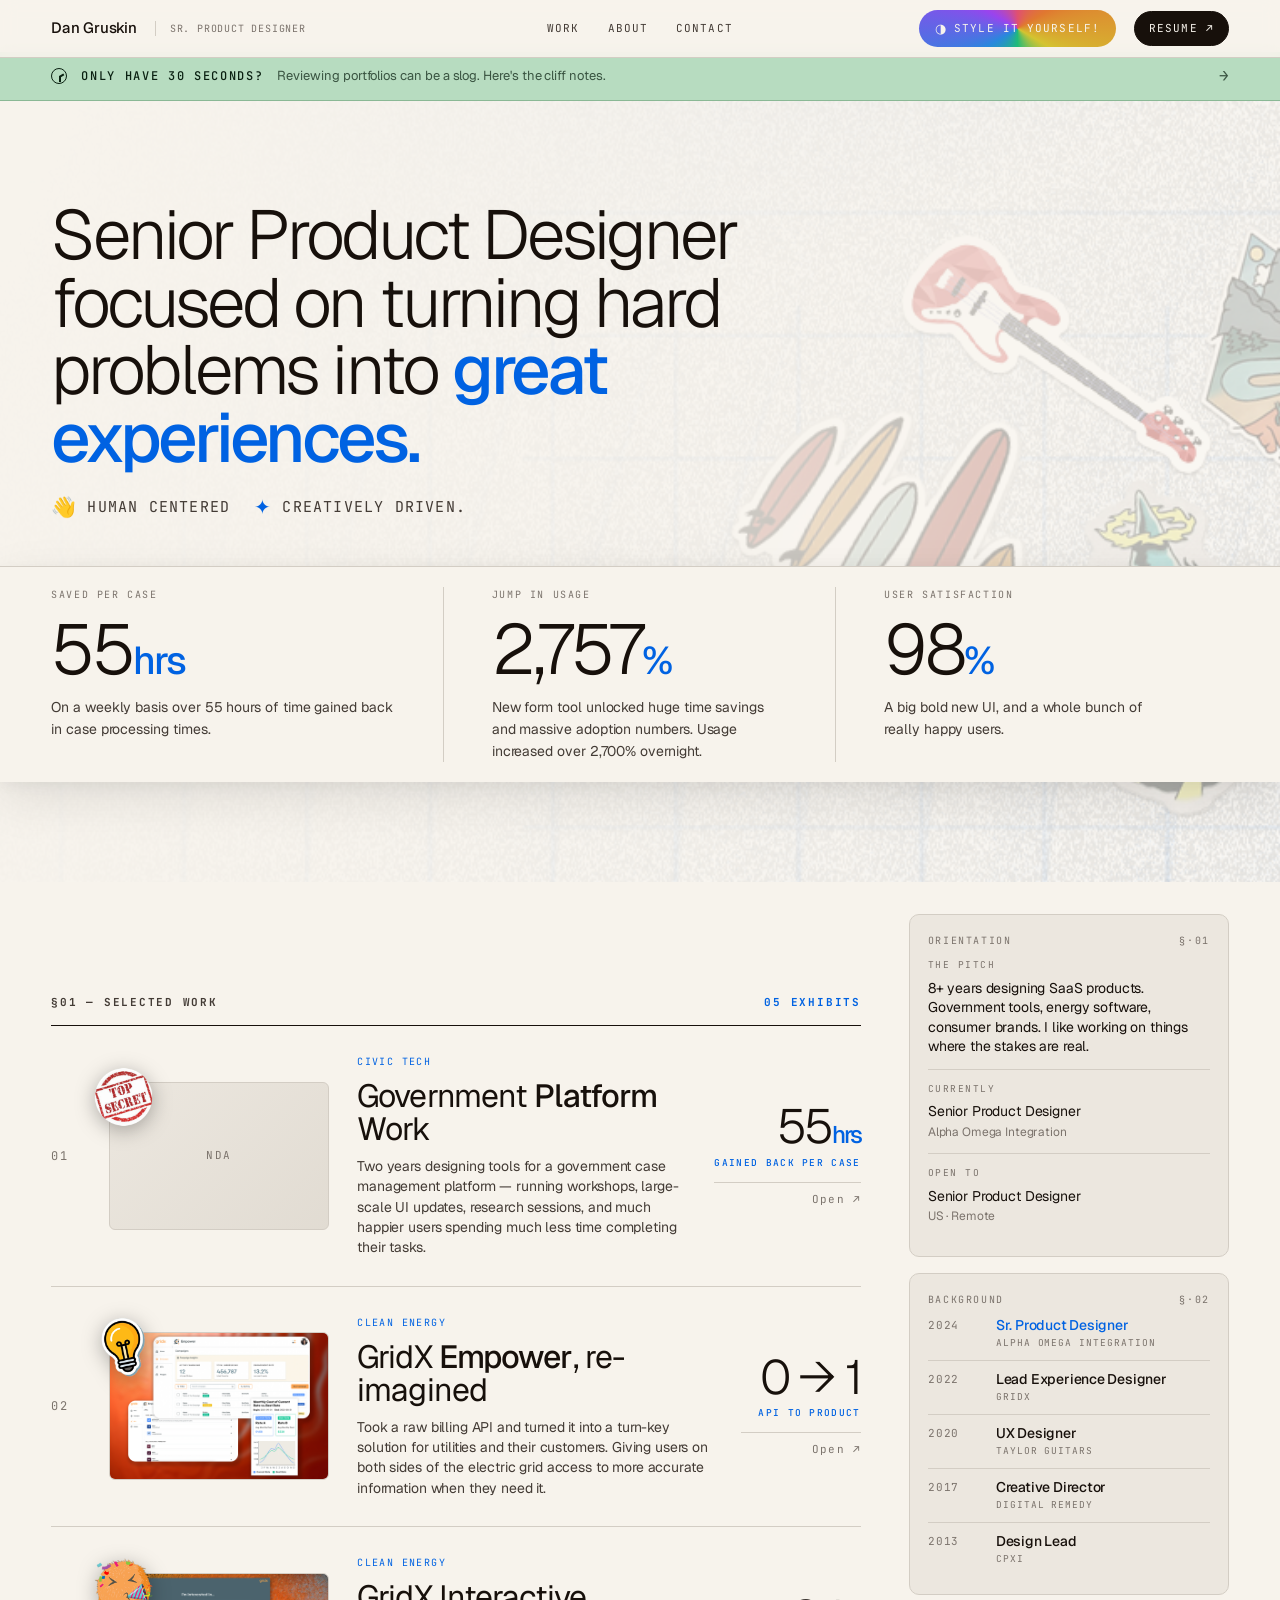
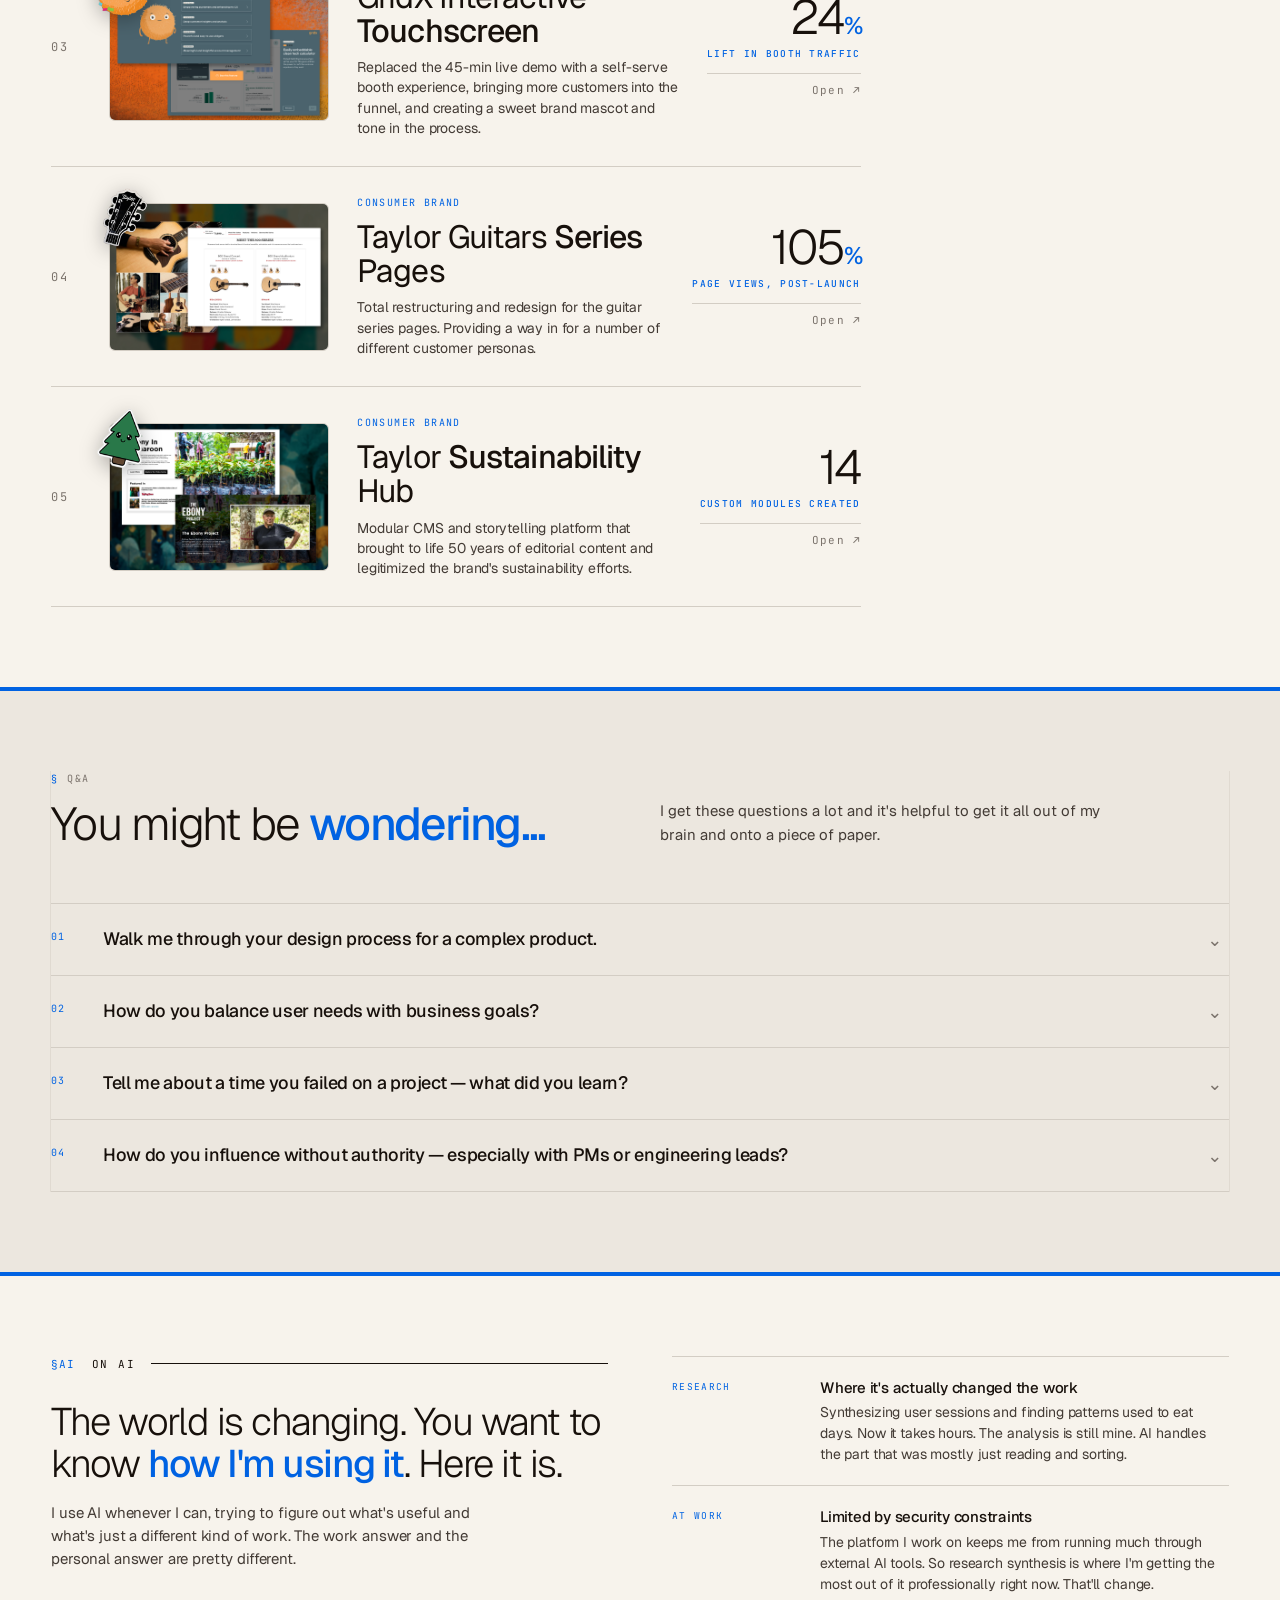
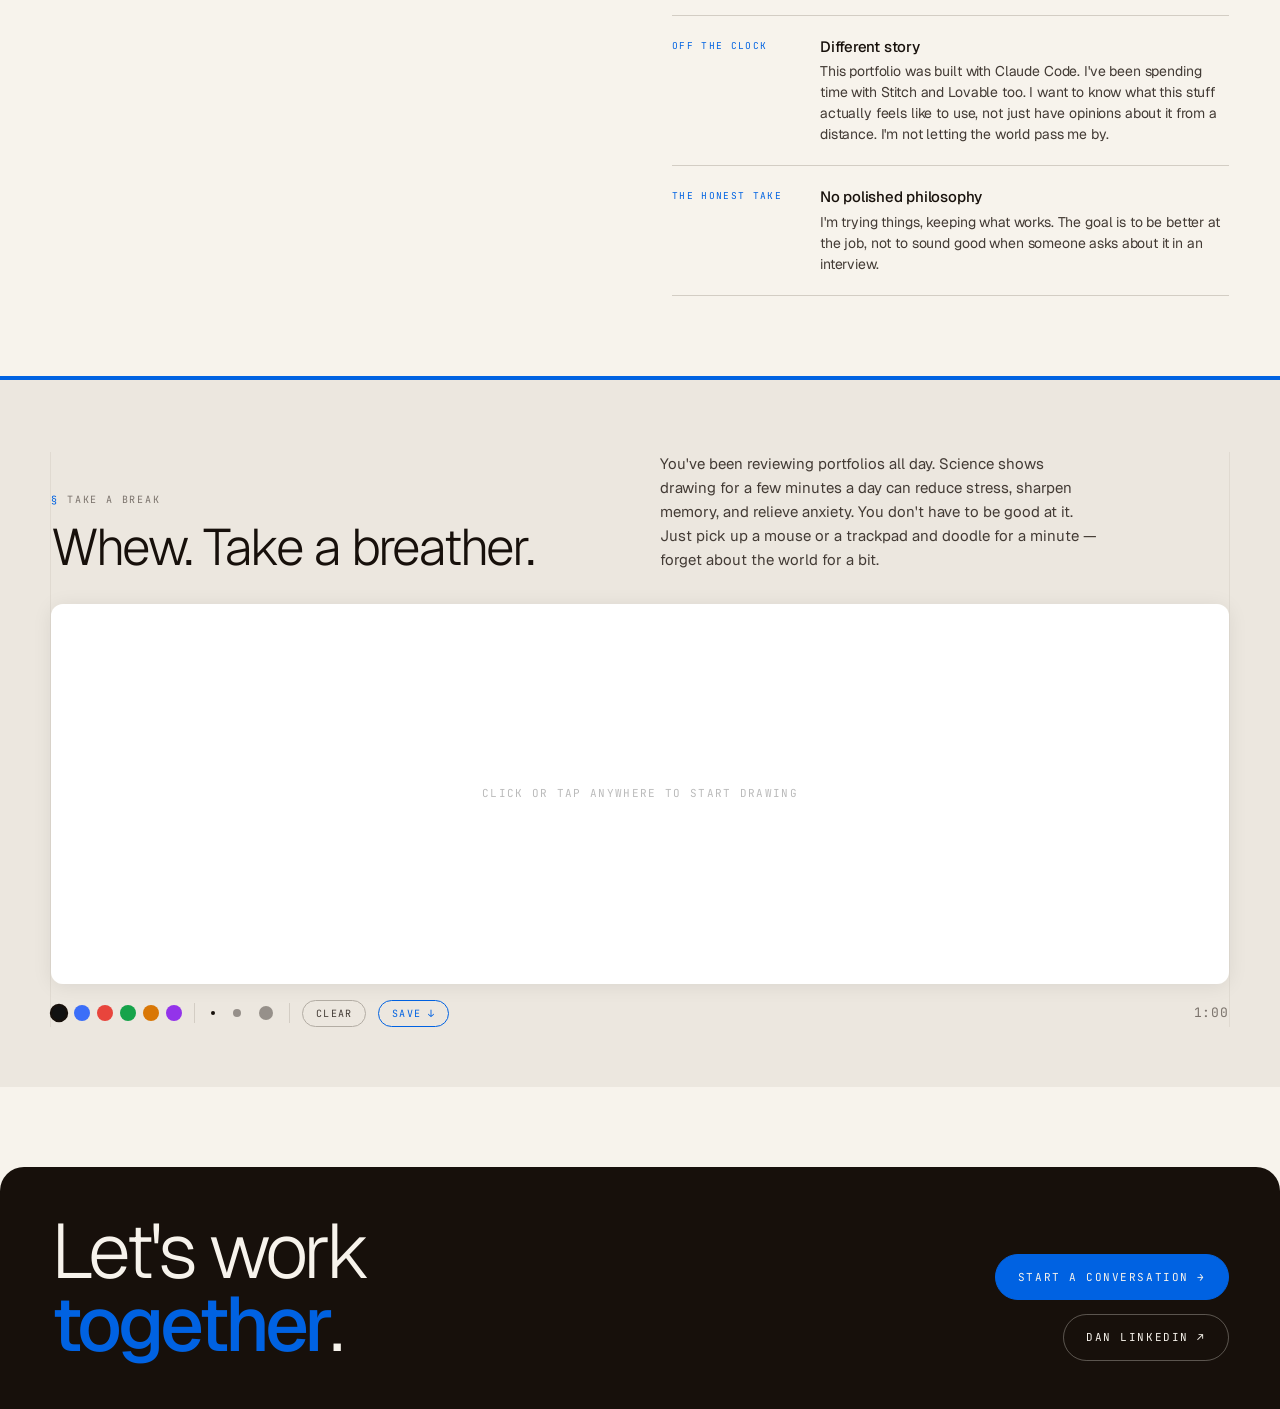
==== index.html @ d3b4b9db "Update homepage headline copy and highlight Co-Authored-By: Claude Sonnet 4.6 <noreply@anthropic.com" ====
<!DOCTYPE html>
<html lang="en">
<head>
  <meta charset="UTF-8" />
  <!-- Google tag (gtag.js) -->
  <script async src="https://www.googletagmanager.com/gtag/js?id=G-0SSHKT8LPF"></script>
  <script>
    window.dataLayer = window.dataLayer || [];
    function gtag(){dataLayer.push(arguments);}
    gtag('js', new Date());
    gtag('config', 'G-0SSHKT8LPF');
  </script>
  <meta name="viewport" content="width=device-width, initial-scale=1" />
  <link rel="icon" href="favicon.ico" sizes="any" />
  <title>Dan Gruskin — Index-First</title>
  <link rel="preconnect" href="https://fonts.googleapis.com">
  <link rel="preconnect" href="https://fonts.gstatic.com" crossorigin>
  <link href="https://fonts.googleapis.com/css2?family=Geist:wght@200;300;400;500;600;700&family=JetBrains+Mono:wght@400;500&family=Playfair+Display:wght@400;500;600&family=Space+Mono:wght@400;700&display=swap" rel="stylesheet">
  <link rel="stylesheet" href="styles.css" />
  <link rel="stylesheet" href="style-switcher.css" />
  <script src="style-switcher.js"></script>
  <script src="https://mcp.figma.com/mcp/html-to-design/capture.js" async></script>
  <link rel="stylesheet" href="styles-thirty.css" />
  <style>
    /* ============== Index-first ============== */
    /* The hero is small. The work is the page. */
    html, body { background: var(--paper); }
    body { padding-top: 52px; }

    .masthead { display: none; }

    /* Hero strip — compact secondary banner with the punchline */
    .hero-strip {
      position: relative;
      padding: 100px var(--pad) 100px;
      display: flex;
      flex-direction: column;
    }
    .hero-top {
      display: grid;
      grid-template-columns: 1fr auto;
      align-items: end;
      gap: 32px;
      padding-bottom: 48px;
      position: relative;
      z-index: 1;
    }
    .hero-strip::before {
      content: "";
      position: absolute;
      inset: 0;
      background-image: url('img/homepage/header-bg-stickers.png');
      background-size: cover;
      background-position: center center;
      opacity: 0.5;
      z-index: 0;
    }
    .hero-strip > * {
      position: relative;
      z-index: 1;
    }
    .hero-strip h1 {
      font-family: var(--sans);
      font-weight: 300;
      font-size: clamp(40px, 5.4vw, 84px);
      line-height: 0.98;
      letter-spacing: -0.045em;
      max-width: 16ch;
    }
    .hero-strip h1 em { font-style: normal; font-weight: 500; color: var(--mark); }
    .hero-strip .meta { display: flex; flex-direction: column; gap: 8px; text-align: right; font-family: var(--mono); font-size: 10px; letter-spacing: 0.14em; text-transform: uppercase; color: var(--ink-3); white-space: nowrap; }
    .hero-strip .meta strong { color: var(--ink); font-weight: 500; }

    .hero-left { display: flex; flex-direction: column; gap: 24px; }
    .hero-tags { display: flex; gap: 24px; flex-wrap: wrap; }
    .hero-tag {
      display: flex;
      align-items: center;
      gap: 10px;
      font-family: 'JetBrains Mono', ui-monospace, monospace;
      font-size: 15px;
      letter-spacing: 0.08em;
      text-transform: uppercase;
      color: var(--ink-2);
    }
    .hero-tag-icon {
      display: inline-block;
      font-size: 20px;
      color: var(--mark);
      line-height: 1;
    }
    .hero-tag-icon--wave  { animation: ht-wave 2.2s ease-in-out infinite; transform-origin: 70% 80%; }
    .hero-tag-icon--spin  { animation: ht-spin 6s linear infinite; }
    @keyframes ht-wave {
      0%, 100% { transform: rotate(0deg); }
      15%       { transform: rotate(18deg); }
      30%       { transform: rotate(-8deg); }
      45%       { transform: rotate(14deg); }
      60%       { transform: rotate(-4deg); }
      75%       { transform: rotate(8deg); }
    }
    @keyframes ht-spin {
      from { transform: rotate(0deg); }
      to   { transform: rotate(360deg); }
    }

    /* The main event — the ledger */
    .index-grid {
      padding: 32px var(--pad) 0;
      display: grid;
      grid-template-columns: 1fr 320px;
      gap: 48px;
      align-items: start;
    }

    .ledger {
      display: flex;
      flex-direction: column;
    }
    .ledger > h2 {
      font-family: var(--mono);
      font-size: 11px;
      letter-spacing: 0.16em;
      text-transform: uppercase;
      color: var(--ink-2);
      padding-bottom: 14px;
      margin-bottom: 0;
      border-bottom: 1px solid var(--ink);
      display: flex; justify-content: space-between;
    }
    .ledger > h2 .count { color: var(--mark); }

    .l-row {
      display: grid;
      grid-template-columns: 30px 220px 1fr auto;
      gap: 28px;
      align-items: center;
      padding: 28px 0;
      border-bottom: 1px solid var(--rule);
      transition: background .2s;
      cursor: pointer;
      position: relative;
    }
    .l-row::before {
      content: "";
      position: absolute;
      left: -16px; top: 0; bottom: 0;
      width: 3px;
      background: var(--mark);
      transform: scaleY(0);
      transform-origin: center;
      transition: transform .3s cubic-bezier(.22,1,.36,1);
    }
    /* Negative-margin hover only on pointer devices — touch briefly fires :hover
       on tap and the margin: 0 -12px causes a horizontal scroll flash on mobile. */
    @media (hover: hover) and (pointer: fine) {
      .l-row:hover { background: var(--paper-2); padding-left: 12px; padding-right: 12px; margin: 0 -12px; border-radius: 4px; }
      .l-row:hover::before { transform: scaleY(0.6); left: -4px; }
    }

    .l-num { font-family: var(--mono); font-size: 12px; letter-spacing: 0.12em; color: var(--ink-3); }
    .l-title { display: flex; flex-direction: column; gap: 10px; }
    .l-title .cat { font-family: var(--mono); font-size: 10px; letter-spacing: 0.14em; text-transform: uppercase; color: var(--mark); }
    .l-title .tt {
      font-family: var(--sans);
      font-weight: 400;
      font-size: 32px;
      line-height: 1.05;
      letter-spacing: -0.028em;
    }
    .l-title .tt em { font-style: normal; font-weight: 500; }
    .l-title .l-blurb {
      font-size: 14px;
      line-height: 1.45;
      color: var(--ink-2);
      letter-spacing: -0.01em;
      max-width: 64ch;
      margin: 0;
    }
    .l-metric { text-align: right; display: flex; flex-direction: column; align-items: flex-end; gap: 6px; min-width: 120px; }
    .l-metric .n { font-family: var(--sans); font-weight: 300; font-size: 48px; line-height: 0.95; letter-spacing: -0.045em; }
    .l-metric .n .u { font-size: 0.5em; color: var(--mark); font-weight: 500; }
    .l-metric .sub { font-family: var(--mono); font-size: 9.5px; letter-spacing: 0.14em; text-transform: uppercase; color: var(--mark); font-weight: 500; }
    .l-metric .l-arrow {
      font-family: var(--mono); font-size: 11px; letter-spacing: 0.1em; color: var(--ink-3);
      margin-top: 6px; padding-top: 8px;
      border-top: 1px solid var(--rule);
      width: 100%; text-align: right;
      transition: color .2s, border-color .2s;
    }
    @media (hover: hover) and (pointer: fine) {
      .l-row:hover .l-metric .l-arrow { color: var(--mark); border-color: var(--mark); }
    }

    /* Right rail — sticky about + signals */
    .rail {
      position: sticky;
      top: 28px;
      display: flex;
      flex-direction: column;
      gap: 16px;
    }
    .r-card {
      background: var(--paper-2);
      border: 1px solid var(--rule);
      border-radius: 10px;
      padding: 18px;
    }
    .r-card.dark { background: var(--ink); color: var(--paper); border-color: var(--ink); }
    .r-card .label {
      font-family: var(--mono); font-size: 10px; letter-spacing: 0.16em; text-transform: uppercase;
      color: var(--ink-3); margin-bottom: 10px;
      display: flex; justify-content: space-between;
    }
    .r-card.dark .label { color: oklch(0.78 0.005 60); }
    .r-card p { font-size: 14px; line-height: 1.45; letter-spacing: -0.01em; color: var(--ink-2); margin-bottom: 10px; }
    .r-card.dark p { color: var(--paper); opacity: 0.86; }
    .r-card p em { color: var(--ink); font-style: normal; font-weight: 500; }
    .r-card.dark p em { color: var(--mark); }

    /* Orientation card (pitch / currently / open to) */
    .r-orient { display: flex; flex-direction: column; }
    .r-orient .row {
      padding: 12px 0;
      border-top: 1px solid var(--rule);
    }
    .r-orient .row:first-child { border-top: 0; padding-top: 0; }
    .r-orient .k {
      font-family: var(--mono); font-size: 9.5px; letter-spacing: 0.16em; text-transform: uppercase;
      color: var(--ink-3); margin-bottom: 6px;
    }
    .r-orient .v {
      font-size: 14px; line-height: 1.4; letter-spacing: -0.01em; color: var(--ink);
    }
    .r-orient .v em { color: var(--mark); font-style: normal; font-weight: 500; }
    .r-orient .v .muted { color: var(--ink-3); font-size: 12px; }

    /* Mini timeline list */
    .r-time {
      display: flex; flex-direction: column; gap: 0;
    }
    .r-time .mk {
      display: grid;
      grid-template-columns: 56px 1fr;
      gap: 12px;
      padding: 10px 0;
      border-top: 1px solid var(--rule);
    }
    .r-time .mk:first-child { border-top: 0; padding-top: 0; }
    .r-time .y { font-family: var(--mono); font-size: 11px; letter-spacing: 0.08em; color: var(--ink-3); }
    .r-time .r { font-size: 14px; font-weight: 500; line-height: 1.2; letter-spacing: -0.015em; }
    .r-time .p { font-family: var(--mono); font-size: 9.5px; letter-spacing: 0.1em; text-transform: uppercase; color: var(--ink-3); margin-top: 2px; }

    /* Mini stats */
    .r-stats {
      display: grid; grid-template-columns: 1fr 1fr; gap: 10px;
    }
    .r-stats .cell {
      background: var(--paper);
      border: 1px solid var(--rule);
      border-radius: 6px;
      padding: 10px 12px;
    }
    .r-stats .cell .n { font-family: var(--sans); font-weight: 300; font-size: 24px; letter-spacing: -0.035em; line-height: 1; }
    .r-stats .cell .n .u { font-size: 0.6em; color: var(--mark); font-weight: 500; }
    .r-stats .cell .l { font-family: var(--mono); font-size: 9px; letter-spacing: 0.12em; text-transform: uppercase; color: var(--ink-3); margin-top: 4px; }

    /* ─── "30-second tour" banner — mirrors the live page's pill ─── */
    .banner-rush {
      background: oklch(0.86 0.055 152);
      color: oklch(0.22 0.04 152);
      border-bottom: 1px solid oklch(0.74 0.07 152);
      cursor: pointer;
      transition: background .25s, gap .25s;
      display: block;
    }
    .banner-rush:hover { background: oklch(0.82 0.075 152); }
    .banner-rush .inner {
      max-width: 1480px;
      margin: 0 auto;
      padding: 12px var(--pad);
      display: flex;
      align-items: center;
      gap: 14px;
    }
    .banner-rush:hover .inner { gap: 18px; }

    /* Mini ticking clock face, same construction as the pill on index.html */
    .banner-rush .clock {
      width: 16px; height: 16px;
      border: 1.6px solid currentColor;
      border-radius: 50%;
      position: relative;
      flex-shrink: 0;
    }
    .banner-rush .clock::before,
    .banner-rush .clock::after {
      content: "";
      position: absolute;
      background: currentColor;
      left: 50%; top: 50%;
      transform-origin: 0 0;
    }
    .banner-rush .clock::before {
      width: 5px; height: 1.6px;
      transform: rotate(-30deg);
    }
    .banner-rush .clock::after {
      width: 1.6px; height: 6px;
      transform: rotate(0deg);
      animation: banner-tick 2.4s steps(60) infinite;
    }
    @keyframes banner-tick { to { transform: rotate(360deg); } }

    .banner-rush .primary {
      font-family: var(--mono); font-size: 12px; letter-spacing: 0.14em; text-transform: uppercase;
      font-weight: 500;
    }
    .banner-rush .secondary {
      font-family: var(--sans);
      font-size: 13px;
      letter-spacing: -0.005em;
      font-weight: 400;
      opacity: 0.72;
    }
    .banner-rush:hover .secondary { opacity: 0.92; }
    .banner-rush .arrow {
      font-family: var(--mono);
      margin-left: auto;
      opacity: 0.7;
      transition: transform .25s, opacity .25s;
    }
    .banner-rush:hover .arrow { transform: translateX(3px); opacity: 1; }

    /* ─── Thumbnails in the ledger ─── */
    .l-row {
      grid-template-columns: 30px 220px 1fr auto;
    }
    .l-thumb-wrap {
      position: relative;
      width: 220px;
      flex-shrink: 0;
    }
    .l-stamp {
      position: absolute;
      width: 60px;
      height: 60px;
      top: -15px;
      left: -15px;
      z-index: 2;
      pointer-events: none;
      filter: drop-shadow(0 4px 10px rgba(0,0,0,0.30));
      transition: transform .4s cubic-bezier(.22,1,.36,1);
    }
    @media (hover: hover) and (pointer: fine) {
      .l-row:hover .l-stamp { transform: rotate(15deg); }
    }
    .l-thumb {
      width: 220px; height: 148px;
      border-radius: 6px;
      background: var(--paper-2);
      border: 1px solid var(--rule);
      object-fit: cover;
      display: block;
      transition: transform .3s cubic-bezier(.22,1,.36,1);
    }
    .l-thumb.placeholder {
      display: flex; align-items: center; justify-content: center;
      font-family: var(--mono); font-size: 11px; letter-spacing: 0.14em; color: var(--ink-3);
      background: linear-gradient(135deg, var(--paper-2), var(--paper-3));
    }
    @media (hover: hover) and (pointer: fine) {
      .l-row:hover .l-thumb { transform: scale(1.02); }
    }

    /* ─── Hero stats bar ─── */
    .hero-stats {
      position: relative;
      z-index: 10;
      background: var(--paper);
      padding: 20px 0;
      margin: 0 calc(-1 * var(--pad));
      border-top: 1px solid var(--rule);
      box-shadow:
        0 16px 48px rgba(0,0,0,0.09),
        0  4px 16px rgba(0,0,0,0.05);
    }
    .hero-stats-inner {
      padding: 0 var(--pad);
      display: grid;
      grid-template-columns: 1fr 1fr 1fr;
    }
    .hs-col {
      padding: 0 48px;
      border-right: 1px solid var(--rule);
    }
    .hs-col:first-child { padding-left: 0; }
    .hs-col:last-child { border-right: none; }
    .hs-label {
      font-family: var(--mono);
      font-size: 10px;
      letter-spacing: 0.16em;
      text-transform: uppercase;
      color: var(--ink-3);
      margin-bottom: 14px;
    }
    .hs-number {
      font-family: var(--sans);
      font-weight: 300;
      font-size: clamp(44px, 5.5vw, 72px);
      line-height: 0.95;
      letter-spacing: -0.045em;
      color: var(--ink);
      margin-bottom: 14px;
    }
    .hs-unit {
      font-size: 0.55em;
      color: var(--mark);
      font-weight: 500;
      letter-spacing: -0.02em;
    }
    .hs-desc {
      font-size: 14px;
      line-height: 1.55;
      color: var(--ink-2);
      letter-spacing: -0.005em;
      max-width: 38ch;
    }
    @media (max-width: 900px) {
      .hero-stats-inner {
        grid-template-columns: 1fr 1fr;
      }
      .hs-col:nth-child(2) { border-right: none; }
      .hs-col:nth-child(3) {
        grid-column: 1 / -1;
        border-right: none;
        border-top: 1px solid var(--rule);
        padding-top: 32px;
      }
    }
    @media (max-width: 600px) {
      .hero-stats-inner { grid-template-columns: 1fr; }
      .hs-col {
        border-right: none;
        border-top: 1px solid var(--rule);
        padding: 28px 0 32px;
      }
      .hs-col:first-child { border-top: none; }
      .hs-col:nth-child(2) { border-right: none; }
      .hs-col:nth-child(3) { border-top: 1px solid var(--rule); }
      .hs-number { font-size: clamp(52px, 14vw, 72px); }
    }

    /* Footer band */

    /* ============== Responsive — tablet (≤900px) ============== */
    @media (max-width: 900px) {
      .index-grid {
        grid-template-columns: 1fr;
        padding-top: 24px;
        gap: 32px;
      }
      .rail {
        position: static;
        display: grid;
        grid-template-columns: 1fr 1fr;
        gap: 16px;
      }
      .hero-strip {
        padding: 36px var(--pad) 0;
      }
      .hero-top {
        grid-template-columns: 1fr;
        gap: 16px;
        padding-bottom: 32px;
      }
      .hero-strip .meta {
        text-align: left;
        flex-direction: row;
        gap: 20px;
      }
    }

    /* ============== Responsive — mobile (≤600px) ============== */
    @media (max-width: 600px) {
      body { padding-top: 48px; }

      .ledger { padding-top: 40px; }

      .hero-strip h1 { font-size: clamp(32px, 8vw, 52px); }
      .hero-strip .meta { flex-direction: column; gap: 4px; }

      .l-row {
        grid-template-columns: 1fr;
        gap: 12px;
        padding: 20px 0;
      }
      .l-num { display: none; }
      .l-thumb {
        display: block;
        width: 100%;
        height: 180px;
        border-radius: 6px;
      }
      .l-title .tt { font-size: 22px; }
      .l-metric {
        text-align: left;
        align-items: flex-start;
        min-width: 0;
      }
      .l-metric .n { font-size: 28px; }
      .l-metric .l-arrow { width: auto; border-top: none; padding-top: 0; margin-top: 0; }

      .rail {
        grid-template-columns: 1fr;
      }

      .banner-rush .secondary { display: none; }

    }

    /* ============== AI section ============== */
    .ai-use {
      border-top: 4px solid var(--mark);
      padding: 80px 0;
    }
    .ai-use-inner {
      max-width: 1480px;
      margin: 0 auto;
      padding: 0 var(--pad);
      display: grid;
      grid-template-columns: 1fr 1fr;
      gap: 64px;
      align-items: start;
    }
    .ai-use-lede {
      font-family: var(--sans);
      font-weight: 300;
      font-size: clamp(28px, 3vw, 44px);
      letter-spacing: -0.04em;
      line-height: 1.1;
      color: var(--ink);
      margin-bottom: 16px;
    }
    .ai-use-lede em { font-style: normal; font-weight: 500; color: var(--mark); }
    .ai-use-sub {
      font-size: 15px;
      line-height: 1.55;
      color: var(--ink-2);
      letter-spacing: -0.01em;
      max-width: 46ch;
    }
    .ai-use-grid { display: flex; flex-direction: column; }
    .ai-use-item {
      padding: 20px 0;
      border-bottom: 1px solid var(--rule);
      display: grid;
      grid-template-columns: 128px 1fr;
      gap: 20px;
      align-items: start;
    }
    .ai-use-item:first-child { border-top: 1px solid var(--rule); }
    .ai-use-item .k {
      font-family: var(--mono);
      font-size: 9.5px;
      letter-spacing: 0.14em;
      text-transform: uppercase;
      color: var(--mark);
      padding-top: 3px;
    }
    .ai-use-item .v { font-size: 14px; line-height: 1.5; color: var(--ink-2); letter-spacing: -0.01em; }
    .ai-use-item .v strong { color: var(--ink); font-weight: 500; display: block; margin-bottom: 3px; font-size: 15px; letter-spacing: -0.015em; }

    @media (max-width: 600px) {
      .ai-use-inner { grid-template-columns: 1fr; gap: 40px; }
      .ai-use-lede { font-size: clamp(26px, 6vw, 36px); }
      .ai-use-item { grid-template-columns: 1fr; gap: 4px; }
      .ai-use-item .k { padding-top: 0; }
    }

    /* ============================================================
       INTERVIEW Q&A
    ============================================================ */
    .qa-section {
      border-top: 4px solid var(--mark);
      background: var(--paper-2);
      padding: 80px 0;
    }
    .qa-header {
      display: grid;
      grid-template-columns: 1fr 1fr;
      gap: 40px;
      align-items: end;
      margin-bottom: 56px;
    }
    .qa-eyebrow {
      font-family: var(--mono);
      font-size: 10px;
      letter-spacing: 0.18em;
      text-transform: uppercase;
      color: var(--ink-3);
      margin-bottom: 16px;
    }
    .qa-eyebrow-num { color: var(--mark); }
    .qa-headline {
      font-family: var(--sans);
      font-weight: 300;
      font-size: clamp(32px, 3.6vw, 54px);
      letter-spacing: -0.04em;
      line-height: 0.96;
      color: var(--ink);
      margin: 0;
    }
    .qa-headline em { font-style: normal; font-weight: 500; color: var(--mark); }
    .qa-subhead {
      font-family: var(--sans);
      font-size: 15px;
      line-height: 1.6;
      color: var(--ink-2);
      max-width: 44ch;
      margin: 0;
      align-self: end;
    }
    .qa-list { border-top: 1px solid var(--rule); }
    .qa-item { border-bottom: 1px solid var(--rule); }
    .qa-trigger {
      display: grid;
      grid-template-columns: 36px 1fr 28px;
      gap: 16px;
      align-items: center;
      padding: 22px 0;
      cursor: pointer;
      background: none;
      border: none;
      width: 100%;
      text-align: left;
    }
    .qa-trigger:hover .qa-question { color: var(--mark); }
    .qa-num {
      font-family: var(--mono);
      font-size: 10px;
      letter-spacing: 0.12em;
      color: var(--mark);
      align-self: start;
      margin-top: 3px;
    }
    .qa-question {
      font-family: var(--sans);
      font-size: clamp(15px, 1.4vw, 18px);
      font-weight: 500;
      letter-spacing: -0.02em;
      color: var(--ink);
      transition: color .2s;
    }
    .qa-chevron {
      color: var(--ink-3);
      font-size: 18px;
      transition: transform .38s cubic-bezier(.22,1,.36,1), color .2s;
      display: flex;
      align-items: center;
      justify-content: center;
    }
    .qa-item.open .qa-chevron { transform: rotate(180deg); color: var(--mark); }
    .qa-body {
      display: grid;
      grid-template-rows: 0fr;
      transition: grid-template-rows .42s cubic-bezier(.22,1,.36,1);
    }
    .qa-item.open .qa-body { grid-template-rows: 1fr; }
    .qa-body-inner { overflow: hidden; min-height: 0; }
    .qa-answer {
      padding: 0 0 32px 52px;
      display: flex;
      flex-direction: column;
      gap: 14px;
    }
    .qa-answer p {
      font-family: var(--sans);
      font-size: 15px;
      line-height: 1.65;
      color: var(--ink-2);
      letter-spacing: -0.005em;
      margin: 0;
    }
    .qa-answer p strong { color: var(--ink); font-weight: 500; }
    .qa-answer .qa-short {
      font-family: var(--mono);
      font-size: 11px;
      letter-spacing: 0.04em;
      color: var(--ink-3);
      padding: 12px 16px;
      border-left: 2px solid var(--mark);
      background: var(--paper-2);
      border-radius: 0 6px 6px 0;
      line-height: 1.7;
    }
    .qa-answer--split {
      display: grid;
      grid-template-columns: 1fr 1fr;
      gap: 32px;
      align-items: start;
    }
    .qa-answer--split .qa-answer-text {
      display: flex;
      flex-direction: column;
      gap: 14px;
    }
    .qa-answer-img img {
      width: 100%;
      height: auto;
      border-radius: 10px;
      display: block;
    }
    @media (max-width: 700px) {
      .qa-header { grid-template-columns: 1fr; gap: 20px; }
      .qa-answer { padding-left: 0; }
      .qa-trigger { grid-template-columns: 28px 1fr 24px; gap: 10px; }
      .qa-answer--split { grid-template-columns: 1fr; }
    }

    /* ============================================================
       DOODLE BREAK
    ============================================================ */
    .doodle-section {
      border-top: 4px solid var(--mark);
      background: var(--paper-2);
      padding: 72px 0 60px;
    }
    .doodle-header {
      display: grid;
      grid-template-columns: 1fr 1fr;
      gap: 40px;
      align-items: end;
      margin-bottom: 32px;
    }
    .doodle-eyebrow {
      font-family: var(--mono);
      font-size: 10px;
      letter-spacing: 0.18em;
      text-transform: uppercase;
      color: var(--ink-3);
      margin-bottom: 16px;
      display: flex;
      align-items: center;
      gap: 8px;
    }
    .doodle-eyebrow-num { color: var(--mark); }
    .doodle-headline {
      font-family: var(--sans);
      font-weight: 300;
      font-size: clamp(36px, 4vw, 60px);
      letter-spacing: -0.04em;
      line-height: 0.95;
      color: var(--ink);
      margin: 0;
    }
    .doodle-body {
      font-family: var(--sans);
      font-size: 15px;
      line-height: 1.6;
      color: var(--ink-2);
      max-width: 44ch;
      margin: 0;
      align-self: end;
    }
    /* Canvas */
    .doodle-wrap {
      position: relative;
      border-radius: 12px;
      overflow: hidden;
      box-shadow: 0 2px 20px oklch(0 0 0 / 0.08);
    }
    #doodle-canvas {
      display: block;
      width: 100%;
      height: 380px;
      cursor: crosshair;
      background: #fff;
      touch-action: none;
    }
    .doodle-hint {
      position: absolute;
      inset: 0;
      display: flex;
      align-items: center;
      justify-content: center;
      font-family: var(--mono);
      font-size: 11px;
      letter-spacing: 0.12em;
      text-transform: uppercase;
      color: #bbb;
      pointer-events: none;
      transition: opacity .4s;
    }
    .doodle-hint.hidden { opacity: 0; }
    /* Controls */
    .doodle-controls {
      display: flex;
      align-items: center;
      gap: 12px;
      margin-top: 16px;
      flex-wrap: wrap;
    }
    .doodle-colors { display: flex; gap: 7px; align-items: center; }
    .doodle-color {
      width: 16px;
      height: 16px;
      border-radius: 50%;
      background: var(--dc);
      border: 2px solid transparent;
      cursor: pointer;
      transition: transform .15s, border-color .15s;
      padding: 0;
    }
    .doodle-color:hover { transform: scale(1.2); }
    .doodle-color.active {
      border-color: var(--ink);
      transform: scale(1.15);
    }
    .doodle-sizes { display: flex; gap: 10px; align-items: center; }
    .doodle-size {
      background: transparent;
      border: none;
      cursor: pointer;
      padding: 4px;
      display: flex;
      align-items: center;
      justify-content: center;
      border-radius: 50%;
      transition: opacity .15s;
      opacity: 0.4;
    }
    .doodle-size.active { opacity: 1; }
    .doodle-size:hover { opacity: 0.75; }
    .doodle-size span {
      display: block;
      border-radius: 50%;
      background: var(--ink);
    }
    .doodle-size:nth-child(1) span { width: 4px;  height: 4px;  }
    .doodle-size:nth-child(2) span { width: 8px;  height: 8px;  }
    .doodle-size:nth-child(3) span { width: 14px; height: 14px; }
    .doodle-rule {
      width: 1px;
      height: 20px;
      background: var(--rule);
      flex-shrink: 0;
    }
    .doodle-action {
      font-family: var(--mono);
      font-size: 10px;
      letter-spacing: 0.12em;
      text-transform: uppercase;
      color: var(--ink-2);
      background: transparent;
      border: 1px solid var(--rule-2);
      border-radius: 999px;
      padding: 5px 13px;
      cursor: pointer;
      transition: color .2s, border-color .2s;
    }
    .doodle-action:hover { color: var(--ink); border-color: var(--ink); }
    .doodle-action--save { color: var(--mark); border-color: var(--mark); }
    .doodle-action--save:hover { opacity: 0.75; color: var(--mark); border-color: var(--mark); }
    .doodle-timer {
      margin-left: auto;
      font-family: var(--mono);
      font-size: 13px;
      letter-spacing: 0.06em;
      color: var(--ink-3);
      transition: color .4s;
      min-width: 3ch;
      text-align: right;
    }
    .doodle-timer.running { color: var(--ink-2); }
    .doodle-timer.done { color: var(--mark); }
    @media (max-width: 700px) {
      .doodle-header { grid-template-columns: 1fr; gap: 20px; }
      #doodle-canvas { height: 280px; }
    }
  </style>
</head>
<body>

  <header class="topbar">
    <div class="topbar-inner">
      <div class="topbar-left">
        <span class="brand-mark">Dan Gruskin</span>
        <span class="mono-sm muted" style="border-left: 1px solid var(--rule); padding-left: 14px;">SR. PRODUCT DESIGNER</span>
      </div>
      <nav class="topbar-mid">
        <a href="#work">Work</a>
        <a href="about.html">About</a>
        <a href="contact.html">Contact</a>
      </nav>
      <div class="topbar-right">
        <a class="resume-btn" href="daniel-gruskin-resume-2026.pdf" target="_blank">Resume ↗</a>
        <button class="topbar-burger" id="topbar-burger" aria-label="Open menu" aria-expanded="false" aria-controls="topbar-nav-mobile">
          <span></span><span></span><span></span>
        </button>
      </div>
    </div>
    <nav class="topbar-nav-mobile" id="topbar-nav-mobile" hidden>
      <a href="#work">Work</a>
      <a href="about.html">About</a>
      <a href="contact.html">Contact</a>
      <div class="topbar-nav-mobile-footer">
        <a class="resume-btn" href="daniel-gruskin-resume-2026.pdf" target="_blank">Resume ↗</a>
      </div>
    </nav>
  </header>

  <a class="banner-rush" href="#tour" data-open-tour aria-haspopup="dialog" aria-label="30-second tour">
    <div class="inner">
      <span class="clock" aria-hidden="true"></span>
      <span class="primary">Only have 30 seconds?</span>
      <span class="secondary">Reviewing portfolios can be a slog. Here's the cliff notes.</span>
      <span class="arrow" aria-hidden="true">→</span>
    </div>
  </a>

  <section class="hero-strip">
    <div class="hero-top">
      <div class="hero-left">
        <h1>Senior Product Designer focused on turning hard problems into <em>great experiences.</em></h1>
        <div class="hero-tags">
          <span class="hero-tag"><span class="hero-tag-icon hero-tag-icon--wave">👋</span> Human centered</span>
          <span class="hero-tag"><span class="hero-tag-icon hero-tag-icon--spin">✦</span> Creatively driven.</span>
        </div>
      </div>
    </div>
    <div class="hero-stats">
      <div class="hero-stats-inner">
        <div class="hs-col">
          <div class="hs-label">Saved per case</div>
          <div class="hs-number">55<span class="hs-unit">hrs</span></div>
          <p class="hs-desc">On a weekly basis over 55 hours of time gained back in case processing times.</p>
        </div>
        <div class="hs-col">
          <div class="hs-label">Jump in usage</div>
          <div class="hs-number">2,757<span class="hs-unit">%</span></div>
          <p class="hs-desc">New form tool unlocked huge time savings and massive adoption numbers. Usage increased over 2,700% overnight.</p>
        </div>
        <div class="hs-col">
          <div class="hs-label">User satisfaction</div>
          <div class="hs-number">98<span class="hs-unit">%</span></div>
          <p class="hs-desc">A big bold new UI, and a whole bunch of really happy users.</p>
        </div>
      </div>
    </div>
  </section>

  <main class="index-grid" id="work">

    <section class="ledger">
      <h2><span>§01 — Selected work</span><span class="count">05 exhibits</span></h2>

      <a class="l-row" href="case-study.html?slug=civic-platform">
        <span class="l-num">01</span>
        <div class="l-thumb-wrap">
          <div class="l-thumb placeholder">NDA</div>
          <img class="l-stamp" src="img/homepage/top-secret.png" alt="" />
        </div>
        <div class="l-title">
          <span class="cat">Civic Tech</span>
          <span class="tt">Government <em>Platform</em> Work</span>
          <p class="l-blurb">Two years designing tools for a government case management platform — running workshops, large-scale UI updates, research sessions, and much happier users spending much less time completing their tasks.</p>
        </div>
        <div class="l-metric"><span class="n">55<span class="u">hrs</span></span><div class="sub">Gained back per case</div><span class="l-arrow">Open ↗</span></div>
      </a>

      <a class="l-row" href="case-study.html?slug=gridx-empower">
        <span class="l-num">02</span>
        <div class="l-thumb-wrap">
          <img class="l-thumb" src="img/thumbnails/empower-thumbnails.jpg" alt="" />
          <img class="l-stamp" src="img/homepage/lightbulb.png" alt="" />
        </div>
        <div class="l-title">
          <span class="cat">Clean Energy</span>
          <span class="tt">GridX <em>Empower</em>, re-imagined</span>
          <p class="l-blurb">Took a raw billing API and turned it into a turn-key solution for utilities and their customers. Giving users on both sides of the electric grid access to more accurate information when they need it.</p>
        </div>
        <div class="l-metric"><span class="n">0&nbsp;→&nbsp;1</span><div class="sub">API to product</div><span class="l-arrow">Open ↗</span></div>
      </a>

      <a class="l-row" href="case-study.html?slug=gridx-touchscreen">
        <span class="l-num">03</span>
        <div class="l-thumb-wrap">
          <img class="l-thumb" src="img/thumbnails/gridx-touchscreen-thumbnails.jpg" alt="" />
          <img class="l-stamp" src="img/homepage/deci.png" alt="" />
        </div>
        <div class="l-title">
          <span class="cat">Clean Energy</span>
          <span class="tt">GridX Interactive <em>Touchscreen</em></span>
          <p class="l-blurb">Replaced the 45-min live demo with a self-serve booth experience, bringing more customers into the funnel, and creating a sweet brand mascot and tone in the process.</p>
        </div>
        <div class="l-metric"><span class="n">24<span class="u">%</span></span><div class="sub">Lift in booth traffic</div><span class="l-arrow">Open ↗</span></div>
      </a>

      <a class="l-row" href="case-study.html?slug=taylor-series">
        <span class="l-num">04</span>
        <div class="l-thumb-wrap">
          <img class="l-thumb" src="img/thumbnails/series-page-thumbnail.jpg" alt="" />
          <img class="l-stamp" src="img/homepage/headstock.png" alt="" />
        </div>
        <div class="l-title">
          <span class="cat">Consumer Brand</span>
          <span class="tt">Taylor Guitars <em>Series</em> Pages</span>
          <p class="l-blurb">Total restructuring and redesign for the guitar series pages. Providing a way in for a number of different customer personas.</p>
        </div>
        <div class="l-metric"><span class="n">105<span class="u">%</span></span><div class="sub">Page views, post-launch</div><span class="l-arrow">Open ↗</span></div>
      </a>

      <a class="l-row" href="case-study.html?slug=taylor-sustainability">
        <span class="l-num">05</span>
        <div class="l-thumb-wrap">
          <img class="l-thumb" src="img/thumbnails/sustainability-hub-thumbnail.jpg" alt="" />
          <img class="l-stamp" src="img/homepage/tree.png" alt="" />
        </div>
        <div class="l-title">
          <span class="cat">Consumer Brand</span>
          <span class="tt">Taylor <em>Sustainability</em> Hub</span>
          <p class="l-blurb">Modular CMS and storytelling platform that brought to life 50 years of editorial content and legitimized the brand's sustainability efforts.</p>
        </div>
        <div class="l-metric"><span class="n">14</span><div class="sub">Custom modules created</div><span class="l-arrow">Open ↗</span></div>
      </a>
    </section>

    <aside class="rail">
      <div class="r-card">
        <div class="label"><span>Orientation</span><span>§·01</span></div>
        <div class="r-orient">
          <div class="row">
            <div class="k">The pitch</div>
            <div class="v">8+ years designing SaaS products. Government tools, energy software, consumer brands. I like working on things where the stakes are real.</div>
          </div>
          <div class="row">
            <div class="k">Currently</div>
            <div class="v">Senior Product Designer<br /><span class="muted">Alpha Omega Integration</span></div>
          </div>
          <div class="row">
            <div class="k">Open to</div>
            <div class="v">Senior Product Designer<br /><span class="muted">US · Remote</span></div>
          </div>
        </div>
      </div>

      <div class="r-card">
        <div class="label"><span>Background</span><span>§·02</span></div>
        <div class="r-time">
          <div class="mk"><span class="y">2024</span><div><div class="r" style="color: var(--mark);">Sr. Product Designer</div><div class="p">Alpha Omega Integration</div></div></div>
          <div class="mk"><span class="y">2022</span><div><div class="r">Lead Experience Designer</div><div class="p">GridX</div></div></div>
          <div class="mk"><span class="y">2020</span><div><div class="r">UX Designer</div><div class="p">Taylor Guitars</div></div></div>
          <div class="mk"><span class="y">2017</span><div><div class="r">Creative Director</div><div class="p">Digital Remedy</div></div></div>
          <div class="mk"><span class="y">2013</span><div><div class="r">Design Lead</div><div class="p">CPXI</div></div></div>
        </div>
      </div>
    </aside>

  </main>

  <!-- ============================================================
       DOODLE BREAK
  ============================================================ -->
  <!-- ============================================================
       INTERVIEW Q&A
  ============================================================ -->
  <section class="qa-section">
    <div class="shell">
      <div class="qa-header">
        <div>
          <div class="qa-eyebrow"><span class="qa-eyebrow-num">§</span> Q&amp;A</div>
          <h2 class="qa-headline">You might be <em>wondering...</em></h2>
        </div>
        <p class="qa-subhead">I get these questions a lot and it's helpful to get it all out of my<br>brain and onto a piece of paper.</p>
      </div>

      <div class="qa-list">

        <div class="qa-item">
          <button class="qa-trigger" aria-expanded="false">
            <span class="qa-num">01</span>
            <span class="qa-question">Walk me through your design process for a complex product.</span>
            <span class="qa-chevron">&#8964;</span>
          </button>
          <div class="qa-body" role="region">
            <div class="qa-body-inner">
              <div class="qa-answer qa-answer--split">
                <div class="qa-answer-text">
                  <p>Every project starts the same way: I talk to everyone. Stakeholders, SMEs, users, anyone who touches the problem. Qualitative sessions, quantitative data, whatever I can get my hands on — it all goes in the pot. Out the other side comes a set of assumptions and hypotheses, user flows, pain points and maps. All leading towards a stakeholder pitch, presenting potential solutions which I'll pressure-test for both user impact and product impact.</p>
                  <p>I'm a 'dream big' person, so the ideas at this stage tend to be large. I work with the team to find the most useful slices, run design workshops around those, test again, and iterate. Analytics get wired up before launch so there's a feedback loop from day one.</p>
                  <p class="qa-short"><strong>Short version:</strong> gather everything, leverage users for real insight, workshop as a team, define what success looks like, ship, then measure. Oh — and buy the team lunch.</p>
                </div>
                <div class="qa-answer-img">
                  <img src="img/homepage/q1.jpg" alt="Design process diagram" />
                </div>
              </div>
            </div>
          </div>
        </div>

        <div class="qa-item">
          <button class="qa-trigger" aria-expanded="false">
            <span class="qa-num">02</span>
            <span class="qa-question">How do you balance user needs with business goals?</span>
            <span class="qa-chevron">&#8964;</span>
          </button>
          <div class="qa-body" role="region">
            <div class="qa-body-inner">
              <div class="qa-answer qa-answer--split">
                <div class="qa-answer-text">
                  <p>Research can't be one-sided. Talking to both users and stakeholders early almost always surfaces something useful: the business wants X, users want Y, and there's usually more overlap than anyone expected.</p>
                  <p>For instance, while working on a case management platform stakeholders were interested in saving time to process cases faster. Users were interested in completing their tasks in less time. We were able to ship a solution that saved users hundreds of hours a quarter (yes, hundreds) — giving the business something to cheer about, and our team a lot of "thanks! this is awesome!" quotes from users.</p>
                  <p>If there isn't overlap between the primary goals of the business and the main issues users are experiencing, the conversations are a little different. It's really trying to explain the benefits of what we're proposing to help the user, so the business understands the bottom line impact. They may be thinking "we want this to take less time" but really the end goal is keeping users on the platform. Speaking business helps a lot.</p>
                  <p class="qa-short"><strong>Short version:</strong> talk to everyone early to understand their goals. Don't be afraid to run workshops to understand what the business is actually trying to achieve — then find ways to align the project to those goals.</p>
                </div>
                <div class="qa-answer-img">
                  <img src="img/homepage/q2.jpg" alt="Balancing user and business needs" />
                </div>
              </div>
            </div>
          </div>
        </div>

        <div class="qa-item">
          <button class="qa-trigger" aria-expanded="false">
            <span class="qa-num">03</span>
            <span class="qa-question">Tell me about a time you failed on a project — what did you learn?</span>
            <span class="qa-chevron">&#8964;</span>
          </button>
          <div class="qa-body" role="region">
            <div class="qa-body-inner">
              <div class="qa-answer qa-answer--split">
                <div class="qa-answer-text">
                  <p>You can't make everyone happy. That's especially true when it comes to user interfaces.</p>
                  <p>While working on a large case management platform I launched a major UI update. New modern interface, faster loading, better IA, cleaner, shinier — all the good stuff. And people loved it. We tested it and over and over got the response "this takes a 10/10 app to an 11."</p>
                  <p>And then we launched. The vast majority of users loved the new UI — but a few sent feedback that was really negative. They didn't want to use the new UI at all, and for all the reasons others loved it, they despised it.</p>
                  <p>I went back and spoke to those users to understand what the problem was, and came to realize we could actually help them. Their feedback and initial dislike for the UI turned into a new feature set of user preferences. The app is stronger for that initial failure, and those users who were once complainers are now champions of the new interface.</p>
                  <p class="qa-short"><strong>Short version:</strong> launched a new UI and some people hated it. We turned their negative response into a whole new suite of user preference features — making the app more robust and ensuring everyone could keep completing their tasks without friction. The lesson: a great test cohort isn't the same as the full population of your users.</p>
                </div>
                <div class="qa-answer-img">
                  <img src="img/homepage/q3.jpg" alt="Thumbs up and thumbs down" />
                </div>
              </div>
            </div>
          </div>
        </div>

        <div class="qa-item">
          <button class="qa-trigger" aria-expanded="false">
            <span class="qa-num">04</span>
            <span class="qa-question">How do you influence without authority — especially with PMs or engineering leads?</span>
            <span class="qa-chevron">&#8964;</span>
          </button>
          <div class="qa-body" role="region">
            <div class="qa-body-inner">
              <div class="qa-answer">
                <p>Data. A well-constructed pitch. And a willingness to make your PM or engineering lead actually try to use the thing.</p>
                <p>The most effective tool I've found is empathy-by-experience. Stop explaining the user's frustration and hand them the interface. Let them feel it. A PM who has just spent four minutes trying to complete a task that should take thirty seconds doesn't need convincing — they're already on your side.</p>
                <p>Beyond that: understand what the people you need to influence are actually trying to achieve. A PM cares about velocity and outcomes. An engineering lead cares about scope and feasibility. Frame the design rationale in those terms. User stories and direct quotes from research sessions help, but really, showing how your proposal gets them closer to their goal is what keeps the conversation moving.</p>
                <p class="qa-short"><strong>Short version:</strong> speak their language, make them feel the problem firsthand, and frame the work so everyone wins.</p>
              </div>
            </div>
          </div>
        </div>

      </div>
    </div>
  </section>

  <section class="ai-use">
    <div class="ai-use-inner">
      <div>
        <div class="section-eyebrow" style="margin-bottom: 28px;">
          <span class="num">§AI</span>
          <span class="label">On AI</span>
          <div class="rule"></div>
        </div>
        <p class="ai-use-lede">The world is changing. You want to know <em>how I'm using it</em>. Here it is.</p>
        <p class="ai-use-sub">I use AI whenever I can, trying to figure out what's useful and what's just a different kind of work. The work answer and the personal answer are pretty different.</p>
      </div>
      <div class="ai-use-grid">
        <div class="ai-use-item">
          <span class="k">Research</span>
          <div class="v"><strong>Where it's actually changed the work</strong>Synthesizing user sessions and finding patterns used to eat days. Now it takes hours. The analysis is still mine. AI handles the part that was mostly just reading and sorting.</div>
        </div>
        <div class="ai-use-item">
          <span class="k">At work</span>
          <div class="v"><strong>Limited by security constraints</strong>The platform I work on keeps me from running much through external AI tools. So research synthesis is where I'm getting the most out of it professionally right now. That'll change.</div>
        </div>
        <div class="ai-use-item">
          <span class="k">Off the clock</span>
          <div class="v"><strong>Different story</strong>This portfolio was built with Claude Code. I've been spending time with Stitch and Lovable too. I want to know what this stuff actually feels like to use, not just have opinions about it from a distance. I'm not letting the world pass me by.</div>
        </div>
        <div class="ai-use-item">
          <span class="k">The honest take</span>
          <div class="v"><strong>No polished philosophy</strong>I'm trying things, keeping what works. The goal is to be better at the job, not to sound good when someone asks about it in an interview.</div>
        </div>
      </div>
    </div>
  </section>

  <section class="doodle-section">
    <div class="shell">
      <div class="doodle-header">
        <div>
          <div class="doodle-eyebrow">
            <span class="doodle-eyebrow-num">§</span> Take a break
          </div>
          <h2 class="doodle-headline">Whew. Take a breather.</h2>
        </div>
        <p class="doodle-body">You've been reviewing portfolios all day. Science shows drawing for a few minutes a day can reduce stress, sharpen memory, and relieve anxiety. You don't have to be good at it. Just pick up a mouse or a trackpad and doodle for a minute — forget about the world for a bit.</p>
      </div>
      <div class="doodle-wrap">
        <canvas id="doodle-canvas" aria-label="Drawing canvas"></canvas>
        <div class="doodle-hint" id="doodle-hint">click or tap anywhere to start drawing</div>
      </div>
      <div class="doodle-controls">
        <div class="doodle-colors" role="group" aria-label="Brush color">
          <button class="doodle-color active" data-color="#111111" style="--dc:#111111" aria-label="Black"></button>
          <button class="doodle-color" data-color="#3b6ef8" style="--dc:#3b6ef8" aria-label="Blue"></button>
          <button class="doodle-color" data-color="#e8453c" style="--dc:#e8453c" aria-label="Red"></button>
          <button class="doodle-color" data-color="#16a34a" style="--dc:#16a34a" aria-label="Green"></button>
          <button class="doodle-color" data-color="#d97706" style="--dc:#d97706" aria-label="Amber"></button>
          <button class="doodle-color" data-color="#9333ea" style="--dc:#9333ea" aria-label="Purple"></button>
        </div>
        <div class="doodle-rule"></div>
        <div class="doodle-sizes" role="group" aria-label="Brush size">
          <button class="doodle-size active" data-size="2" aria-label="Fine"><span></span></button>
          <button class="doodle-size" data-size="6" aria-label="Medium"><span></span></button>
          <button class="doodle-size" data-size="14" aria-label="Thick"><span></span></button>
        </div>
        <div class="doodle-rule"></div>
        <button class="doodle-action" id="doodle-clear">Clear</button>
        <button class="doodle-action doodle-action--save" id="doodle-save">Save ↓</button>
        <div class="doodle-timer" id="doodle-timer">1:00</div>
      </div>
    </div>
  </section>

  <section class="closer">
    <h2>Let's work<br /><em>together</em>.</h2>
    <div class="right">
      <a class="primary" href="contact.html">Start a conversation →</a>
      <a href="https://www.linkedin.com/in/daniel-gruskin-4a514965/" target="_blank">Dan LinkedIn ↗</a>
    </div>
  </section>

  <!-- 30-second tour modal — ported from the React version, vanilla. -->
  <div class="ts-backdrop" id="tour-backdrop" role="presentation" hidden>
    <div class="ts-modal" role="dialog" aria-modal="true" aria-labelledby="tour-h">
      <div class="ts-header">
        <div class="ts-meta">
          <span class="timer-pulse"></span>
          <span><strong>30 seconds</strong> · the everything-you-need pitch</span>
        </div>
        <button class="ts-close" type="button" data-close-tour aria-label="Close">
          <span>Close</span>
          <span aria-hidden="true">✕</span>
        </button>
      </div>

      <div class="ts-body">
        <div>
          <h2 class="ts-h" id="tour-h">Senior Product Designer who turns <em>hard problems</em> into shipped product.</h2>
          <p class="ts-who">
            <strong>8+ years</strong> of SaaS product design. Government case management, clean energy, guitars. Right now I'm working on tools where the stakes are real — bad UX decisions have actual consequences. GridX and Taylor Guitars before that.
          </p>
        </div>

        <div class="ts-block">
          <div class="label">What I'm great at</div>
          <div class="ts-chips">
            <span class="ts-chip">High-stakes workflow design</span>
            <span class="ts-chip">Research-driven decisions</span>
            <span class="ts-chip">Cross-functional leadership</span>
            <span class="ts-chip">0 → 1 vision work</span>
            <span class="ts-chip">Design systems &amp; handoff</span>
            <span class="ts-chip">Hi-fi prototyping</span>
            <span class="ts-chip">Workshops &amp; facilitation</span>
            <span class="ts-chip">Stakeholder alignment</span>
          </div>
        </div>

        <div class="ts-block">
          <div class="label">Recent wins</div>
          <div class="ts-stats">
            <div class="ts-stat">
              <div class="n">55<span class="unit">hrs</span></div>
              <div class="l">Hours gained back per case<br />from a form application</div>
            </div>
            <div class="ts-stat">
              <div class="n">98<span class="unit">%</span></div>
              <div class="l">Positive feedback on new UI<br />Interview Platform Redesign</div>
            </div>
            <div class="ts-stat">
              <div class="n">105<span class="unit">%</span></div>
              <div class="l">Lift in page views<br />Taylor Series Pages</div>
            </div>
          </div>
        </div>

        <div class="ts-block">
          <div class="label">Where I'd go next</div>
          <p class="ts-who">
I thrive in complex situations where understanding the goal of the users is paramount to success. If this sounds like you, let's chat!
          </p>
        </div>

        <div class="ts-cta">
          <a class="ts-btn-primary" href="contact.html">
            Start a conversation <span aria-hidden="true">→</span>
          </a>
          <button class="ts-btn-ghost" type="button" data-jump-to-work>
            See the work ↓
          </button>
        </div>
      </div>
    </div>
  </div>

  <script>
    // Burger menu
    (function () {
      const burger = document.getElementById('topbar-burger');
      const nav = document.getElementById('topbar-nav-mobile');
      if (!burger || !nav) return;
      function openMenu() {
        nav.hidden = false;
        burger.setAttribute('aria-expanded', 'true');
        burger.setAttribute('aria-label', 'Close menu');
      }
      function closeMenu() {
        nav.hidden = true;
        burger.setAttribute('aria-expanded', 'false');
        burger.setAttribute('aria-label', 'Open menu');
      }
      burger.addEventListener('click', () => nav.hidden ? openMenu() : closeMenu());
      nav.querySelectorAll('a').forEach(a => a.addEventListener('click', closeMenu));
      window.addEventListener('keydown', e => { if (e.key === 'Escape') closeMenu(); });
    })();

    // 30-second tour modal — open / close / Esc / backdrop click / scroll lock.
    (function () {
      const backdrop = document.getElementById('tour-backdrop');
      const modal = backdrop.querySelector('.ts-modal');
      let openTimer;

      function openTour() {
        clearTimeout(openTimer);
        backdrop.hidden = false;
        document.body.style.overflow = 'hidden';
        // Trigger entrance after a frame so the transition kicks in.
        requestAnimationFrame(() => backdrop.classList.add('in'));
        gtag('event', 'tour_open');
      }
      function closeTour() {
        backdrop.classList.remove('in');
        document.body.style.overflow = '';
        openTimer = setTimeout(() => { backdrop.hidden = true; }, 400);
        gtag('event', 'tour_close');
      }

      document.querySelectorAll('[data-open-tour]').forEach((el) => {
        el.addEventListener('click', (e) => { e.preventDefault(); openTour(); });
      });
      document.querySelectorAll('[data-close-tour]').forEach((el) => {
        el.addEventListener('click', (e) => { e.preventDefault(); closeTour(); });
      });
      backdrop.addEventListener('click', (e) => { if (e.target === backdrop) closeTour(); });
      window.addEventListener('keydown', (e) => {
        if (e.key === 'Escape' && backdrop.classList.contains('in')) closeTour();
      });

      const jump = backdrop.querySelector('[data-jump-to-work]');
      if (jump) {
        jump.addEventListener('click', () => {
          closeTour();
          setTimeout(() => {
            const work = document.querySelector('.ledger') || document.getElementById('work');
            if (work) window.scrollTo({ top: work.getBoundingClientRect().top + window.scrollY - 80, behavior: 'smooth' });
          }, 250);
        });
      }
    })();
  </script>

  <script>
    /* ============================================================
       INTERVIEW Q&A — accordion
    ============================================================ */
    (function () {
      document.querySelectorAll('.qa-trigger').forEach(function (trigger) {
        trigger.addEventListener('click', function () {
          var item   = trigger.closest('.qa-item');
          var isOpen = item.classList.contains('open');
          document.querySelectorAll('.qa-item').forEach(function (i) {
            i.classList.remove('open');
            i.querySelector('.qa-trigger').setAttribute('aria-expanded', 'false');
          });
          if (!isOpen) {
            item.classList.add('open');
            trigger.setAttribute('aria-expanded', 'true');
            gtag('event', 'qa_open', {
              question: trigger.querySelector('.qa-question').textContent.trim()
            });
          }
        });
      });
    })();

    /* ============================================================
       DOODLE BREAK
    ============================================================ */
    (function () {
      const canvas  = document.getElementById('doodle-canvas');
      const hint    = document.getElementById('doodle-hint');
      const timerEl = document.getElementById('doodle-timer');
      if (!canvas) return;

      const ctx = canvas.getContext('2d');
      const DPR = window.devicePixelRatio || 1;

      let color     = '#111111';
      let brushSize = 2;
      let drawing   = false;
      let points    = [];
      let started   = false;
      let timeLeft  = 60;
      let interval  = null;
      let done      = false;

      function initCanvas() {
        const w = canvas.offsetWidth;
        const h = canvas.offsetHeight;
        const saved = ctx.getImageData(0, 0, canvas.width, canvas.height);
        canvas.width  = w * DPR;
        canvas.height = h * DPR;
        ctx.scale(DPR, DPR);
        ctx.lineCap  = 'round';
        ctx.lineJoin = 'round';
        try { ctx.putImageData(saved, 0, 0); } catch(e) {}
      }
      initCanvas();
      window.addEventListener('resize', initCanvas);

      function getXY(e) {
        const r = canvas.getBoundingClientRect();
        const src = e.touches ? e.touches[0] : e;
        return { x: src.clientX - r.left, y: src.clientY - r.top };
      }

      function startStroke(e) {
        if (done) return;
        e.preventDefault();
        drawing = true;
        const p = getXY(e);
        points  = [p];
        ctx.beginPath();
        ctx.moveTo(p.x, p.y);
        if (!started) {
          started = true;
          hint.classList.add('hidden');
          startTimer();
          gtag('event', 'doodle_started');
        }
      }

      function moveStroke(e) {
        if (!drawing || done) return;
        e.preventDefault();
        const p = getXY(e);
        points.push(p);
        ctx.strokeStyle = color;
        ctx.lineWidth   = brushSize;

        if (points.length < 3) {
          ctx.beginPath();
          ctx.moveTo(points[0].x, points[0].y);
          ctx.lineTo(p.x, p.y);
          ctx.stroke();
        } else {
          const a = points[points.length - 3];
          const b = points[points.length - 2];
          const c = points[points.length - 1];
          const mid1 = { x: (a.x + b.x) / 2, y: (a.y + b.y) / 2 };
          const mid2 = { x: (b.x + c.x) / 2, y: (b.y + c.y) / 2 };
          ctx.beginPath();
          ctx.moveTo(mid1.x, mid1.y);
          ctx.quadraticCurveTo(b.x, b.y, mid2.x, mid2.y);
          ctx.stroke();
        }
      }

      function endStroke() { drawing = false; points = []; }

      canvas.addEventListener('mousedown',  startStroke);
      canvas.addEventListener('mousemove',  moveStroke);
      canvas.addEventListener('mouseup',    endStroke);
      canvas.addEventListener('mouseleave', endStroke);
      canvas.addEventListener('touchstart', startStroke, { passive: false });
      canvas.addEventListener('touchmove',  moveStroke,  { passive: false });
      canvas.addEventListener('touchend',   endStroke);

      function startTimer() {
        timerEl.classList.add('running');
        interval = setInterval(function () {
          timeLeft--;
          const m = Math.floor(timeLeft / 60);
          const s = timeLeft % 60;
          timerEl.textContent = m + ':' + String(s).padStart(2, '0');
          if (timeLeft <= 10) timerEl.style.color = 'var(--mark)';
          if (timeLeft <= 0) {
            clearInterval(interval);
            done = true;
            timerEl.textContent = 'nice.';
            timerEl.classList.remove('running');
            timerEl.classList.add('done');
          }
        }, 1000);
      }

      // Color buttons
      document.querySelectorAll('.doodle-color').forEach(function (btn) {
        btn.addEventListener('click', function () {
          document.querySelectorAll('.doodle-color').forEach(function (b) { b.classList.remove('active'); });
          btn.classList.add('active');
          color = btn.dataset.color;
        });
      });

      // Size buttons
      document.querySelectorAll('.doodle-size').forEach(function (btn) {
        btn.addEventListener('click', function () {
          document.querySelectorAll('.doodle-size').forEach(function (b) { b.classList.remove('active'); });
          btn.classList.add('active');
          brushSize = parseInt(btn.dataset.size);
        });
      });

      // Clear
      document.getElementById('doodle-clear').addEventListener('click', function () {
        ctx.clearRect(0, 0, canvas.width / DPR, canvas.height / DPR);
        if (done || started) {
          clearInterval(interval);
          done = false; started = false; timeLeft = 60;
          timerEl.textContent = '1:00';
          timerEl.style.color = '';
          timerEl.classList.remove('running', 'done');
          hint.classList.remove('hidden');
        }
      });

      // Save
      document.getElementById('doodle-save').addEventListener('click', function () {
        const link = document.createElement('a');
        link.download = 'doodle.png';
        link.href = canvas.toDataURL('image/png');
        link.click();
      });
    })();

    /* ============================================================
       ANALYTICS — custom events
    ============================================================ */
    (function () {
      // Case study clicks — track which project was opened
      document.querySelectorAll('.l-row').forEach(function (row) {
        row.addEventListener('click', function () {
          var href = row.getAttribute('href') || '';
          var slug = href.split('slug=')[1] || href;
          var title = row.querySelector('.tt') ? row.querySelector('.tt').textContent.trim() : slug;
          gtag('event', 'case_study_click', { case_study: slug, title: title });
        });
      });
    })();
  </script>

</body>
</html>
---- styles.css ----
/* ============================================================
   Dossier — Dan Gruskin portfolio
   ============================================================ */

:root {
  /* Studio — warm cream paper, cobalt primary, coral secondary */
  --paper:   oklch(0.965 0.010 80);
  --paper-2: oklch(0.930 0.012 80);
  --paper-3: oklch(0.895 0.014 80);
  --ink:     oklch(0.180 0.015 60);
  --ink-2:   oklch(0.360 0.015 60);
  --ink-3:   oklch(0.560 0.014 60);
  --rule:    oklch(0.850 0.014 80);
  --rule-2:  oklch(0.750 0.014 80);
  --mark:    oklch(0.520 0.220 254);
  --mark-soft: oklch(0.520 0.220 254 / 0.10);
  --mark-ink: oklch(0.420 0.180 254);
  --hot:     oklch(0.500 0.120 152);
  --hot-soft: oklch(0.500 0.120 152 / 0.14);

  --serif: "Geist", "Inter", system-ui, -apple-system, sans-serif;
  --sans:  "Geist", "Inter", system-ui, -apple-system, sans-serif;
  --mono:  "JetBrains Mono", ui-monospace, Menlo, monospace;

  --pad:   clamp(20px, 4vw, 64px);
}

/* Alternate palettes (set on <html data-theme="..."> by Tweaks panel) */
[data-theme="cream"] {
  --paper:   oklch(0.965 0.008 85);
  --paper-2: oklch(0.935 0.010 85);
  --paper-3: oklch(0.905 0.012 85);
  --ink:     oklch(0.170 0.012 60);
  --ink-2:   oklch(0.350 0.012 60);
  --ink-3:   oklch(0.560 0.010 60);
  --rule:    oklch(0.840 0.010 60);
  --rule-2:  oklch(0.760 0.010 60);
  --mark:    oklch(0.620 0.180 38);
  --mark-soft: oklch(0.620 0.180 38 / 0.10);
  --mark-ink: oklch(0.420 0.150 35);
  --hot:     oklch(0.500 0.150 220);
  --hot-soft: oklch(0.500 0.150 220 / 0.12);
}

[data-theme="plasma"] {
  --paper:   oklch(0.16 0.030 270);
  --paper-2: oklch(0.21 0.038 270);
  --paper-3: oklch(0.26 0.042 270);
  --ink:     oklch(0.97 0.008 85);
  --ink-2:   oklch(0.78 0.020 85);
  --ink-3:   oklch(0.58 0.025 270);
  --rule:    oklch(0.30 0.030 270);
  --rule-2:  oklch(0.40 0.035 270);
  --mark:    oklch(0.88 0.22 130);
  --mark-soft: oklch(0.88 0.22 130 / 0.14);
  --mark-ink: oklch(0.70 0.18 130);
  --hot:     oklch(0.72 0.22 25);
  --hot-soft: oklch(0.72 0.22 25 / 0.16);
}

[data-theme="acid"] {
  --paper:   oklch(0.13 0.005 0);
  --paper-2: oklch(0.18 0.008 0);
  --paper-3: oklch(0.23 0.010 0);
  --ink:     oklch(0.97 0.005 0);
  --ink-2:   oklch(0.78 0.010 0);
  --ink-3:   oklch(0.55 0.012 0);
  --rule:    oklch(0.28 0.010 0);
  --rule-2:  oklch(0.40 0.012 0);
  --mark:    oklch(0.88 0.24 110);
  --mark-soft: oklch(0.88 0.24 110 / 0.16);
  --mark-ink: oklch(0.70 0.20 110);
  --hot:     oklch(0.65 0.25 320);
  --hot-soft: oklch(0.65 0.25 320 / 0.18);
}

[data-theme="cobalt"] {
  --paper:   oklch(0.20 0.10 260);
  --paper-2: oklch(0.26 0.10 260);
  --paper-3: oklch(0.32 0.10 260);
  --ink:     oklch(0.97 0.015 90);
  --ink-2:   oklch(0.82 0.020 90);
  --ink-3:   oklch(0.60 0.030 260);
  --rule:    oklch(0.34 0.060 260);
  --rule-2:  oklch(0.45 0.070 260);
  --mark:    oklch(0.82 0.20 80);
  --mark-soft: oklch(0.82 0.20 80 / 0.16);
  --mark-ink: oklch(0.70 0.18 80);
  --hot:     oklch(0.72 0.22 25);
  --hot-soft: oklch(0.72 0.22 25 / 0.18);
}

[data-theme="ember"] {
  --paper:   oklch(0.96 0.012 70);
  --paper-2: oklch(0.92 0.018 70);
  --paper-3: oklch(0.88 0.020 70);
  --ink:     oklch(0.18 0.020 30);
  --ink-2:   oklch(0.35 0.030 30);
  --ink-3:   oklch(0.55 0.030 30);
  --rule:    oklch(0.82 0.018 70);
  --rule-2:  oklch(0.72 0.020 70);
  --mark:    oklch(0.58 0.24 28);
  --mark-soft: oklch(0.58 0.24 28 / 0.12);
  --mark-ink: oklch(0.45 0.20 28);
  --hot:     oklch(0.45 0.20 270);
  --hot-soft: oklch(0.45 0.20 270 / 0.14);
}

* { box-sizing: border-box; margin: 0; padding: 0; }

html, body {
  background: var(--paper);
  color: var(--ink);
  font-family: var(--sans);
  font-feature-settings: "ss01", "cv11";
  font-size: 16px;
  line-height: 1.5;
  -webkit-font-smoothing: antialiased;
  -moz-osx-font-smoothing: grayscale;
  scroll-behavior: smooth;
}

::selection { background: var(--mark); color: var(--paper); }

a { color: inherit; text-decoration: none; }
button { font: inherit; color: inherit; background: none; border: 0; cursor: pointer; }

/* ============== Type primitives ============== */

.mono     { font-family: var(--mono); font-size: 11px; letter-spacing: 0.06em; text-transform: uppercase; }
.mono-sm  { font-family: var(--mono); font-size: 10px; letter-spacing: 0.08em; text-transform: uppercase; color: var(--ink-3); }
.mono-md  { font-family: var(--mono); font-size: 12px; letter-spacing: 0.04em; }
.serif    { font-family: var(--serif); font-weight: 400; letter-spacing: -0.025em; line-height: 1.0; }
.italic   { font-style: normal; font-weight: 500; }
.muted    { color: var(--ink-3); }
.mark     { color: var(--mark); }

/* hairline */
.hr { height: 1px; background: var(--rule); width: 100%; }
.hr-strong { height: 1px; background: var(--ink); width: 100%; }

/* ============== Layout shell ============== */

.shell {
  max-width: 1480px;
  margin: 0 auto;
  padding: 0 var(--pad);
  position: relative;
}

/* Decorative side-rules — magazine gutter */
.shell::before, .shell::after {
  content: "";
  position: absolute;
  top: 0; bottom: 0;
  width: 1px;
  background: var(--rule);
  opacity: 0.5;
}
.shell::before { left: calc(var(--pad) - 1px); }
.shell::after  { right: calc(var(--pad) - 1px); }

/* ============== Top status bar ============== */

.topbar {
  position: fixed;
  top: 0; left: 0; right: 0;
  z-index: 50;
  background: color-mix(in oklch, var(--paper) 88%, transparent);
  backdrop-filter: blur(8px);
  -webkit-backdrop-filter: blur(8px);
  border-bottom: 1px solid var(--rule);
}
.topbar-inner {
  max-width: 1480px;
  margin: 0 auto;
  padding: 10px var(--pad);
  display: grid;
  grid-template-columns: 1fr auto 1fr;
  align-items: center;
  gap: 24px;
}
.topbar-left, .topbar-right {
  display: flex;
  align-items: center;
  gap: 18px;
}
.topbar-right { justify-content: flex-end; }
.topbar-mid {
  display: flex; gap: 24px; justify-content: center;
}
.topbar-mid a {
  font-family: var(--mono);
  font-size: 11px;
  letter-spacing: 0.1em;
  text-transform: uppercase;
  color: var(--ink-2);
  position: relative;
  padding: 4px 2px;
  transition: color .2s;
}
.topbar-mid a:hover { color: var(--ink); }
.topbar-mid a::after {
  content: "";
  position: absolute;
  left: 0; right: 0; bottom: 0;
  height: 1px; background: var(--ink);
  transform: scaleX(0);
  transform-origin: left center;
  transition: transform .35s cubic-bezier(.22,1,.36,1);
}
.topbar-mid a:hover::after { transform: scaleX(1); }

.avail-dot {
  width: 8px; height: 8px;
  border-radius: 50%;
  background: var(--mark);
  display: inline-block;
  position: relative;
}
.avail-dot::after {
  content: "";
  position: absolute;
  inset: -3px;
  border-radius: 50%;
  border: 1px solid var(--mark);
  opacity: 0.7;
  animation: pulse 1.8s ease-out infinite;
}
@keyframes pulse {
  0% { transform: scale(0.8); opacity: 0.7; }
  100% { transform: scale(2.2); opacity: 0; }
}

.timestamp { font-family: var(--mono); font-size: 11px; color: var(--ink-3); letter-spacing: 0.05em; }
.brand-mark {
  font-family: var(--sans);
  font-weight: 500;
  font-size: 15px;
  letter-spacing: -0.015em;
}

.resume-btn {
  font-family: var(--mono);
  font-size: 11px;
  letter-spacing: 0.1em;
  text-transform: uppercase;
  padding: 8px 14px;
  border: 1px solid var(--ink);
  background: var(--ink);
  color: var(--paper);
  border-radius: 999px;
  transition: background .2s, color .2s, transform .2s;
}
.resume-btn:hover { background: var(--mark); border-color: var(--mark); transform: translateY(-1px); }

/* ============== Progress bar ============== */
.scroll-progress {
  position: fixed;
  top: 0; left: 0;
  height: 2px;
  background: var(--mark);
  z-index: 60;
  transform-origin: left center;
  transform: scaleX(0);
}

/* ============== Burger button ============== */
.topbar-burger {
  display: none;
  flex-direction: column;
  justify-content: center;
  gap: 5px;
  width: 32px;
  height: 32px;
  padding: 4px;
  cursor: pointer;
  background: none;
  border: 0;
  flex-shrink: 0;
}
.topbar-burger span {
  display: block;
  height: 1.5px;
  background: var(--ink);
  transition: transform .28s cubic-bezier(.22,1,.36,1), opacity .2s;
  transform-origin: center;
}
.topbar-burger[aria-expanded="true"] span:nth-child(1) { transform: translateY(6.5px) rotate(45deg); }
.topbar-burger[aria-expanded="true"] span:nth-child(2) { opacity: 0; transform: scaleX(0); }
.topbar-burger[aria-expanded="true"] span:nth-child(3) { transform: translateY(-6.5px) rotate(-45deg); }

/* ============== Mobile nav panel ============== */
.topbar-nav-mobile {
  border-top: 1px solid var(--rule);
  display: flex;
  flex-direction: column;
}
.topbar-nav-mobile[hidden] { display: none; }
.topbar-nav-mobile a {
  font-family: var(--mono);
  font-size: 12px;
  letter-spacing: 0.14em;
  text-transform: uppercase;
  color: var(--ink-2);
  padding: 18px var(--pad);
  border-bottom: 1px solid var(--rule);
  transition: color .2s, background .2s;
}
.topbar-nav-mobile a:hover { color: var(--ink); background: var(--paper-2); }
.topbar-nav-mobile-footer {
  display: flex;
  align-items: center;
  justify-content: space-between;
  padding: 16px var(--pad);
}

.topbar-avail { display: inline-flex; align-items: center; gap: 8px; }

/* ============== Responsive topbar ============== */
@media (max-width: 860px) {
  .topbar-mid { display: none; }
  .topbar-inner { grid-template-columns: 1fr auto; }
  .topbar-avail { display: none; }
  .topbar-right .resume-btn { display: none; }
  .topbar-burger { display: flex; }
  /* Hide the role subtitle — brand mark + style-switcher + burger already fills the row */
  .topbar-left .mono-sm { display: none; }
}

@media (max-width: 480px) {
  .topbar-inner { gap: 12px; padding: 8px var(--pad); }
  .brand-mark { font-size: 14px; }
  .resume-btn { padding: 6px 12px; font-size: 10px; }
}

/* ============== Section frame ============== */
section { padding: 80px 0; position: relative; }
.section-eyebrow {
  display: flex;
  align-items: center;
  gap: 16px;
  margin-bottom: 56px;
}
.section-eyebrow .num {
  font-family: var(--mono);
  font-size: 11px;
  letter-spacing: 0.1em;
  color: var(--mark);
  text-transform: uppercase;
}
.section-eyebrow .label {
  font-family: var(--mono);
  font-size: 11px;
  letter-spacing: 0.16em;
  text-transform: uppercase;
  color: var(--ink);
}
.section-eyebrow .rule {
  flex: 1;
  height: 1px;
  background: var(--ink);
}

/* ============================================================
   Closer / footer — shared across all pages
   ============================================================ */
.closer {
  max-width: 1480px;
  margin: 80px auto 0;
  padding: 48px var(--pad);
  background: var(--ink);
  color: var(--paper);
  border-top-left-radius: 24px;
  border-top-right-radius: 24px;
  display: grid;
  grid-template-columns: 1fr auto;
  align-items: end;
  gap: 32px;
}
.closer h2 {
  font-family: var(--sans);
  font-weight: 300;
  font-size: clamp(40px, 6vw, 92px);
  line-height: 0.95;
  letter-spacing: -0.05em;
}
.closer h2 em { font-style: normal; font-weight: 500; color: var(--mark); }
.closer .right { display: flex; flex-direction: column; gap: 14px; align-items: flex-end; }
.closer .right a { font-family: var(--mono); font-size: 11px; letter-spacing: 0.14em; text-transform: uppercase; padding: 14px 22px; border-radius: 999px; border: 1px solid color-mix(in oklch, var(--paper) 30%, transparent); color: var(--paper); text-decoration: none; }
.closer .right a.primary { background: var(--mark); border-color: var(--mark); }

@media (max-width: 900px) {
  .closer { grid-template-columns: 1fr; gap: 28px; border-top-left-radius: 16px; border-top-right-radius: 16px; }
  .closer .right { align-items: flex-start; flex-direction: row; flex-wrap: wrap; gap: 10px; }
}
@media (max-width: 600px) {
  .closer { padding: 36px var(--pad); margin-top: 48px; }
  .closer h2 { font-size: clamp(36px, 9vw, 60px); }
  .closer .right { flex-direction: column; align-items: flex-start; }
  .closer .right a { font-size: 10px; padding: 12px 18px; }
}
---- style-switcher.css ----
/* ============================================================
   Style Switcher — nav trigger + dropdown
   ============================================================ */

/* Font overrides via data-font on <html> */
[data-font="serif"] { --sans: 'Playfair Display', Georgia, serif; }
[data-font="mono"]  { --sans: 'Space Mono', 'JetBrains Mono', monospace; }

/* Animated rainbow border angle */
@property --sx-angle {
  syntax: '<angle>';
  initial-value: 0deg;
  inherits: false;
}
@keyframes sx-rainbow {
  from { --sx-angle: 0deg; }
  to   { --sx-angle: 360deg; }
}

/* Trigger button — lives in .topbar-right */
.sx-trigger {
  font-family: var(--mono);
  font-size: 11px;
  letter-spacing: 0.10em;
  text-transform: uppercase;
  padding: 7px 13px;
  border: 3px solid transparent;
  background-clip: padding-box;
  background-color: var(--mark);
  color: var(--paper);
  border-radius: 999px;
  cursor: pointer;
  display: inline-flex;
  align-items: center;
  gap: 7px;
  transition: opacity .2s;
  white-space: nowrap;
  flex-shrink: 0;
  position: relative;
  isolation: isolate;
}
.sx-trigger::before {
  content: "";
  position: absolute;
  inset: -3px;
  border-radius: 999px;
  background: conic-gradient(
    from var(--sx-angle),
    #e05070, #e07830, #d4c430, #20bb78, #2888dd, #9944ee, #e05070
  );
  z-index: -1;
  animation: sx-rainbow 18s linear infinite;
}
.sx-trigger:hover,
.sx-trigger[aria-expanded="true"] {
  opacity: 0.85;
}
.sx-trigger-icon { font-size: 13px; line-height: 1; }
.sx-trigger-label { /* shown on desktop */ }

@media (max-width: 860px) {
  .sx-trigger-label { display: none; }
  .sx-trigger { padding: 7px 10px; }
}

/* Dropdown panel */
.sx-dropdown {
  position: fixed;
  top: 0; /* set in JS */
  left: 0; /* set in JS */
  right: auto;
  width: 300px;
  background: oklch(0.155 0.015 60);
  border: 1px solid oklch(0.30 0.015 60);
  border-top: none;
  box-shadow: 0 16px 48px oklch(0 0 0 / 0.35);
  z-index: 49;
  display: flex;
  flex-direction: column;
  padding: 20px 18px;
  gap: 20px;
  max-height: calc(100vh - 60px);
  overflow-y: auto;
  /* animation */
  opacity: 0;
  transform: translateY(-6px);
  pointer-events: none;
  transition: opacity .22s ease, transform .28s cubic-bezier(.22, 1, .36, 1);
}
.sx-dropdown.open {
  opacity: 1;
  transform: translateY(0);
  pointer-events: auto;
}

/* Section label */
.sx-section-label {
  font-family: 'JetBrains Mono', ui-monospace, monospace;
  font-size: 9px;
  letter-spacing: 0.20em;
  text-transform: uppercase;
  color: oklch(0.75 0.22 254);
  margin-bottom: 10px;
  display: flex;
  align-items: center;
  gap: 8px;
}
.sx-section-label::after {
  content: "";
  flex: 1;
  height: 1px;
  background: oklch(0.26 0.015 60);
}

/* Theme swatches */
.sx-themes {
  display: grid;
  grid-template-columns: 1fr 1fr 1fr;
  gap: 6px;
}
/* Geocities swatch spans full width as the 7th item */
.sx-swatch[data-theme="geocities"] {
  grid-column: 1 / -1;
}
.sx-swatch {
  display: flex;
  align-items: center;
  gap: 8px;
  padding: 8px 10px;
  background: oklch(0.20 0.015 60);
  border: 1px solid oklch(0.28 0.015 60);
  border-radius: 7px;
  cursor: pointer;
  transition: border-color .2s, background .2s;
  text-align: left;
}
.sx-swatch:hover  { border-color: oklch(0.46 0.015 60); background: oklch(0.22 0.015 60); }
.sx-swatch.active { border-color: oklch(0.75 0.22 254); background: oklch(0.22 0.015 60); }

.sx-dots {
  position: relative;
  width: 20px;
  height: 12px;
  flex-shrink: 0;
}
.sx-swatch-bg,
.sx-swatch-accent {
  width: 12px;
  height: 12px;
  border-radius: 50%;
  position: absolute;
  border: 1px solid oklch(0 0 0 / 0.25);
}
.sx-swatch-bg     { left: 0;  background: var(--swatch-bg); }
.sx-swatch-accent { left: 8px; background: var(--swatch-accent); }
.sx-swatch-name {
  font-family: 'JetBrains Mono', ui-monospace, monospace;
  font-size: 9.5px;
  letter-spacing: 0.06em;
  text-transform: uppercase;
  color: oklch(0.88 0.01 60);
  line-height: 1;
}
.sx-swatch.active .sx-swatch-name { color: oklch(0.96 0.01 60); }

/* Font options */
.sx-fonts { display: flex; flex-direction: column; gap: 5px; }
.sx-font-opt {
  display: flex;
  align-items: center;
  gap: 12px;
  padding: 9px 11px;
  background: oklch(0.20 0.015 60);
  border: 1px solid oklch(0.28 0.015 60);
  border-radius: 7px;
  cursor: pointer;
  transition: border-color .2s, background .2s;
  text-align: left;
}
.sx-font-opt:hover  { border-color: oklch(0.46 0.015 60); background: oklch(0.22 0.015 60); }
.sx-font-opt.active { border-color: oklch(0.75 0.22 254); background: oklch(0.22 0.015 60); }

.sx-font-sample {
  font-size: 22px;
  line-height: 1;
  color: oklch(0.88 0.01 60);
  width: 30px;
  flex-shrink: 0;
  display: block;
}
.sx-font-label { display: flex; flex-direction: column; gap: 2px; }
.sx-font-name {
  font-family: 'JetBrains Mono', ui-monospace, monospace;
  font-size: 9.5px;
  letter-spacing: 0.10em;
  text-transform: uppercase;
  color: oklch(0.88 0.01 60);
}
.sx-font-face {
  font-family: 'JetBrains Mono', ui-monospace, monospace;
  font-size: 10px;
  letter-spacing: 0;
  color: oklch(0.75 0.01 60);
}
.sx-font-opt.active .sx-font-name { color: oklch(0.96 0.01 60); }
.sx-font-opt.active .sx-font-face { color: oklch(0.78 0.01 60); }

/* Action buttons */
.sx-actions { display: flex; gap: 6px; }

.sx-random-btn,
.sx-reset-btn {
  flex: 1;
  padding: 8px 10px;
  border-radius: 7px;
  font-family: 'JetBrains Mono', ui-monospace, monospace;
  font-size: 9px;
  letter-spacing: 0.12em;
  text-transform: uppercase;
  cursor: pointer;
  transition: border-color .2s, color .2s, background .2s;
  display: flex;
  align-items: center;
  justify-content: center;
  gap: 5px;
}
.sx-random-btn {
  background: oklch(0.20 0.015 60);
  border: 1px dashed oklch(0.42 0.015 60);
  color: oklch(0.85 0.01 60);
}
.sx-random-btn:hover {
  border-color: oklch(0.60 0.01 60);
  color: oklch(0.92 0.01 60);
  background: oklch(0.24 0.015 60);
}
.sx-reset-btn {
  background: transparent;
  border: 1px solid oklch(0.36 0.015 60);
  color: oklch(0.78 0.01 60);
}
.sx-reset-btn:hover {
  border-color: oklch(0.55 0.015 60);
  color: oklch(0.82 0.01 60);
}

/* Footer */
.sx-esc {
  font-family: 'JetBrains Mono', ui-monospace, monospace;
  font-size: 8px;
  letter-spacing: 0.12em;
  text-transform: uppercase;
  color: oklch(0.65 0.01 60);
  text-align: center;
}

/* ============================================================
   GEOCITIES MODE
   ============================================================ */
html[data-geocities] {
  --paper:      #000033;
  --paper-2:    #000055;
  --paper-3:    #000077;
  --ink:        #ffffff;
  --ink-2:      #dddddd;
  --ink-3:      #aaaaaa;
  --rule:       #3333aa;
  --rule-2:     #5555cc;
  --mark:       #ff00ff;
  --mark-soft:  rgba(255, 0, 255, 0.15);
  --mark-ink:   #cc00cc;
  --hot:        #00ff88;
  --hot-soft:   rgba(0, 255, 136, 0.12);
  --sans:       'Comic Sans MS', 'Comic Sans', cursive;
  cursor: crosshair;
}

/* Starfield */
html[data-geocities] body::before {
  content: "";
  position: fixed;
  inset: 0;
  pointer-events: none;
  z-index: 0;
  background-image:
    radial-gradient(circle, white 1px, transparent 1px),
    radial-gradient(circle, rgba(255,255,255,0.6) 1px, transparent 1px);
  background-size: 80px 80px, 40px 40px;
  background-position: 0 0, 20px 20px;
}
html[data-geocities] body > *:not(.sx-dropdown):not(.gc-marquee):not(.gc-star):not(.gc-badge) {
  position: relative;
  z-index: 1;
}

/* Rainbow headings */
@keyframes gc-rainbow {
  0%   { color: #ff0000; text-shadow: 2px 2px 0 #ff00ff; }
  16%  { color: #ff8800; text-shadow: 2px 2px 0 #ff0000; }
  33%  { color: #ffff00; text-shadow: 2px 2px 0 #ff8800; }
  50%  { color: #00ff88; text-shadow: 2px 2px 0 #ffff00; }
  66%  { color: #00aaff; text-shadow: 2px 2px 0 #00ff88; }
  83%  { color: #ff00ff; text-shadow: 2px 2px 0 #00aaff; }
  100% { color: #ff0000; text-shadow: 2px 2px 0 #ff00ff; }
}
html[data-geocities] h1,
html[data-geocities] h2,
html[data-geocities] h3 {
  animation: gc-rainbow 2.5s linear infinite !important;
  font-family: 'Comic Sans MS', 'Comic Sans', cursive !important;
}

/* Blinking links */
html[data-geocities] a { color: #ff00ff !important; text-decoration: underline !important; }
html[data-geocities] a:visited { color: #ff8800 !important; }

/* Neon borders everywhere */
html[data-geocities] .shell::before,
html[data-geocities] .shell::after { background: #ff00ff !important; opacity: 1 !important; }
html[data-geocities] .topbar { border-bottom-color: #ff00ff !important; }

/* Scrolling marquee */
.gc-marquee {
  position: sticky;
  top: 52px;
  z-index: 48;
  background: #000055;
  border-top: 2px solid #ff00ff;
  border-bottom: 2px solid #00ff88;
  overflow: hidden;
  padding: 5px 0;
  white-space: nowrap;
}
.gc-marquee-inner {
  display: inline-block;
  font-family: 'Comic Sans MS', cursive;
  font-size: 13px;
  font-weight: bold;
  color: #ffff00;
  letter-spacing: 0.06em;
  animation: gc-scroll 22s linear infinite;
}
@keyframes gc-scroll {
  from { transform: translateX(100vw); }
  to   { transform: translateX(-100%); }
}

/* Floating sparkles */
.gc-star {
  position: fixed;
  pointer-events: none;
  z-index: 399;
  animation: gc-float 3s ease-in-out infinite;
  user-select: none;
}
@keyframes gc-float {
  0%, 100% { transform: translateY(0) rotate(0deg) scale(1); }
  50%       { transform: translateY(-22px) rotate(180deg) scale(1.2); }
}

/* Under construction badge */
.gc-badge {
  position: fixed;
  bottom: 24px;
  left: 24px;
  z-index: 400;
  background: #000055;
  border: 3px dashed #ff00ff;
  color: #ffff00;
  font-family: 'Comic Sans MS', cursive;
  font-size: 11px;
  font-weight: bold;
  padding: 8px 14px;
  letter-spacing: 0.04em;
  animation: gc-badge-blink 0.9s step-end infinite;
  line-height: 1.5;
  text-align: center;
}
@keyframes gc-badge-blink {
  50% { border-color: #00ff88; color: #ff00ff; background: #000033; }
}

/* Keep the switcher panel itself legible in Geocities mode */
html[data-geocities] .sx-dropdown,
html[data-geocities] .sx-trigger { font-family: 'JetBrains Mono', monospace !important; }

/* Mobile: full-width dropdown */
@media (max-width: 600px) {
  .sx-dropdown { width: calc(100vw - 16px) !important; left: 8px !important; right: auto !important; }
}
---- styles-thirty.css ----
/* ============================================================
   "30-second tour" popover + trigger
   ============================================================ */

/* Trigger pill in the hero */
.thirty-trigger {
  display: inline-flex;
  align-items: center;
  gap: 12px;
  padding: 12px 20px 12px 16px;
  background: oklch(0.86 0.055 152);
  color: oklch(0.22 0.04 152);
  border-radius: 999px;
  font-family: var(--mono);
  font-size: 12px;
  letter-spacing: 0.14em;
  text-transform: uppercase;
  cursor: pointer;
  transition: background .25s, color .25s, gap .25s, padding .25s, transform .2s;
  border: 1px solid oklch(0.78 0.06 152);
  margin: 8px 0 40px;
  position: relative;
  z-index: 3;
  white-space: nowrap;
  font-weight: 500;
}
.thirty-trigger:hover {
  background: oklch(0.78 0.085 152);
  color: oklch(0.18 0.05 152);
  border-color: oklch(0.70 0.10 152);
  gap: 16px;
  padding-right: 24px;
  transform: translateY(-1px);
}
.thirty-trigger .clock {
  width: 16px; height: 16px;
  border: 1.6px solid oklch(0.22 0.04 152);
  border-radius: 50%;
  position: relative;
  flex-shrink: 0;
}
.thirty-trigger .clock::before,
.thirty-trigger .clock::after {
  content: "";
  position: absolute;
  background: oklch(0.22 0.04 152);
  left: 50%; top: 50%;
  transform-origin: 0 0;
}
.thirty-trigger .clock::before {
  width: 5px; height: 1.6px;
  transform: rotate(-30deg);
}
.thirty-trigger .clock::after {
  width: 1.6px; height: 6px;
  transform: rotate(0deg);
  animation: tick 2.4s steps(60) infinite;
}
.thirty-trigger .text {
  display: flex;
  flex-direction: column;
  line-height: 1.1;
  gap: 3px;
  align-items: flex-start;
}
.thirty-trigger .primary {
  font-size: 12px;
  letter-spacing: 0.14em;
  text-transform: uppercase;
  font-weight: 500;
}
.thirty-trigger .secondary {
  font-size: 11px;
  letter-spacing: -0.005em;
  text-transform: none;
  font-weight: 400;
  opacity: 0.72;
  font-family: var(--sans);
}
.thirty-trigger:hover .secondary { opacity: 0.88; }
@keyframes tick {
  to { transform: rotate(360deg); }
}
.thirty-trigger .arrow {
  font-family: var(--mono);
  opacity: 0.7;
  transition: transform .25s;
}
.thirty-trigger:hover .arrow { transform: translateX(2px); opacity: 1; }

/* Backdrop */
.ts-backdrop {
  position: fixed;
  inset: 0;
  background: color-mix(in oklch, var(--ink) 32%, transparent);
  backdrop-filter: blur(10px) saturate(110%);
  -webkit-backdrop-filter: blur(10px) saturate(110%);
  z-index: 100;
  display: flex;
  align-items: center;
  justify-content: center;
  padding: 24px;
  opacity: 0;
  pointer-events: none;
  transition: opacity .3s ease;
}
/* The HTML `hidden` attribute MUST win over our display:flex, otherwise the
   modal sits invisibly in front of the page and eats every click. */
.ts-backdrop[hidden] { display: none; }
.ts-backdrop.in { opacity: 1; pointer-events: auto; }
.ts-backdrop.closing { opacity: 0; pointer-events: none; }

/* Modal */
.ts-modal {
  width: 100%;
  max-width: 760px;
  max-height: calc(100vh - 48px);
  overflow-y: auto;
  background: var(--ink);
  border: 1px solid oklch(0.32 0.015 60);
  position: relative;
  transform: translateY(24px) scale(.96);
  opacity: 0;
  transition: opacity .35s ease, transform .45s cubic-bezier(.22,1,.36,1);
  box-shadow: 0 30px 80px -20px color-mix(in oklch, var(--ink) 60%, transparent);
}
.ts-backdrop.in .ts-modal {
  opacity: 1;
  transform: translateY(0) scale(1);
}

.ts-header {
  display: flex;
  justify-content: space-between;
  align-items: center;
  padding: 18px 24px;
  border-bottom: 1px solid oklch(0.28 0.015 60);
  position: sticky; top: 0;
  background: var(--ink);
  z-index: 2;
  gap: 16px;
}
.ts-header .ts-meta {
  font-family: var(--mono);
  font-size: 10.5px;
  letter-spacing: 0.16em;
  text-transform: uppercase;
  color: oklch(0.50 0.010 60);
  display: flex; align-items: center; gap: 10px;
}
.ts-header .ts-meta strong {
  color: var(--paper); font-weight: 500;
}
.ts-header .timer-pulse {
  width: 7px; height: 7px;
  background: var(--mark);
  border-radius: 50%;
  position: relative;
}
.ts-header .timer-pulse::after {
  content: "";
  position: absolute;
  inset: -3px;
  border-radius: 50%;
  border: 1px solid var(--mark);
  opacity: 0.7;
  animation: pulse 1.8s ease-out infinite;
}
.ts-close {
  font-family: var(--mono);
  font-size: 10px;
  letter-spacing: 0.12em;
  text-transform: uppercase;
  padding: 7px 12px;
  border: 1px solid oklch(0.34 0.015 60);
  border-radius: 999px;
  background: transparent;
  color: oklch(0.60 0.010 60);
  cursor: pointer;
  transition: background .25s, color .25s, border-color .25s;
  display: inline-flex;
  align-items: center;
  gap: 6px;
}
.ts-close:hover {
  background: var(--paper);
  color: var(--ink);
  border-color: var(--paper);
}

.ts-body {
  padding: 36px 24px 28px;
  display: flex;
  flex-direction: column;
  gap: 32px;
}

.ts-h {
  font-family: var(--sans);
  font-weight: 300;
  font-size: clamp(36px, 5vw, 60px);
  letter-spacing: -0.045em;
  line-height: 0.98;
  margin-bottom: 8px;
  color: var(--paper);
}
.ts-h em {
  font-style: normal; font-weight: 500;
  color: var(--mark);
}

.ts-who {
  font-size: 18px;
  line-height: 1.5;
  color: oklch(0.62 0.010 60);
  letter-spacing: -0.012em;
  max-width: 56ch;
}
.ts-who strong {
  color: var(--paper);
  font-weight: 500;
}

.ts-block .label {
  font-family: var(--mono);
  font-size: 10px;
  letter-spacing: 0.18em;
  text-transform: uppercase;
  color: var(--mark);
  margin-bottom: 14px;
  display: flex;
  align-items: center;
  gap: 12px;
}
.ts-block .label::after {
  content: ""; flex: 1; height: 1px; background: oklch(0.28 0.015 60);
}

.ts-chips {
  display: flex;
  flex-wrap: wrap;
  gap: 6px;
}
.ts-chip {
  padding: 8px 12px;
  border: 1px solid oklch(0.34 0.015 60);
  border-radius: 999px;
  font-size: 12.5px;
  letter-spacing: -0.005em;
  color: oklch(0.78 0.010 60);
  background: transparent;
  transition: background .2s, border-color .2s, color .2s;
}
.ts-chip:hover {
  background: var(--mark);
  border-color: var(--mark);
  color: var(--paper);
}

.ts-stats {
  display: grid;
  grid-template-columns: repeat(3, 1fr);
  gap: 0;
  border-top: 1px solid oklch(0.32 0.015 60);
  border-bottom: 1px solid oklch(0.32 0.015 60);
}
.ts-stat {
  padding: 20px 16px;
  border-left: 1px solid oklch(0.28 0.015 60);
  display: flex;
  flex-direction: column;
  gap: 10px;
  min-height: 130px;
  justify-content: space-between;
}
.ts-stat:first-child { border-left: 0; }
.ts-stat .n {
  font-family: var(--sans);
  font-weight: 300;
  font-size: 44px;
  line-height: 1;
  letter-spacing: -0.045em;
  color: var(--paper);
}
.ts-stat .n .unit {
  color: var(--mark);
  font-weight: 500;
  font-size: 0.55em;
  letter-spacing: -0.02em;
}
.ts-stat .l {
  font-family: var(--mono);
  font-size: 10px;
  letter-spacing: 0.10em;
  text-transform: uppercase;
  color: oklch(0.46 0.010 60);
  line-height: 1.4;
}

.ts-cta {
  display: flex; gap: 10px; flex-wrap: wrap;
  padding-top: 4px;
}
.ts-btn-primary, .ts-btn-ghost {
  padding: 14px 22px;
  border-radius: 999px;
  font-family: var(--mono);
  font-size: 11px;
  letter-spacing: 0.12em;
  text-transform: uppercase;
  cursor: pointer;
  transition: background .25s, color .25s, border-color .25s, transform .2s;
  display: inline-flex;
  align-items: center;
  gap: 10px;
}
.ts-btn-primary {
  background: var(--mark);
  color: var(--paper);
  border: 1px solid var(--mark);
}
.ts-btn-primary:hover {
  background: oklch(0.62 0.22 254);
  border-color: oklch(0.62 0.22 254);
  transform: translateY(-1px);
}
.ts-btn-ghost {
  background: transparent;
  color: oklch(0.78 0.010 60);
  border: 1px solid oklch(0.34 0.015 60);
}
.ts-btn-ghost:hover {
  background: var(--paper);
  color: var(--ink);
  border-color: var(--paper);
  transform: translateY(-1px);
}

.ts-foot {
  font-family: var(--mono);
  font-size: 10px;
  letter-spacing: 0.12em;
  text-transform: uppercase;
  color: oklch(0.40 0.010 60);
  padding: 18px 24px;
  border-top: 1px solid oklch(0.28 0.015 60);
  background: oklch(0.14 0.012 60);
  display: flex; justify-content: space-between;
}

@media (max-width: 700px) {
  .ts-stats { grid-template-columns: 1fr; }
  .ts-stat { border-left: 0; border-top: 1px solid var(--rule); }
  .ts-stat:first-child { border-top: 0; }
  .ts-header { flex-direction: row; align-items: center; justify-content: space-between; }
  .ts-header .ts-meta { flex-wrap: wrap; gap: 6px; }
  .ts-close { flex-shrink: 0; }
}

@media (max-width: 480px) {
  .ts-backdrop { padding: 0; align-items: flex-end; }
  .ts-modal {
    max-width: 100%;
    max-height: 92vh;
    border-left: 0;
    border-right: 0;
    border-bottom: 0;
    border-radius: 16px 16px 0 0;
  }
}
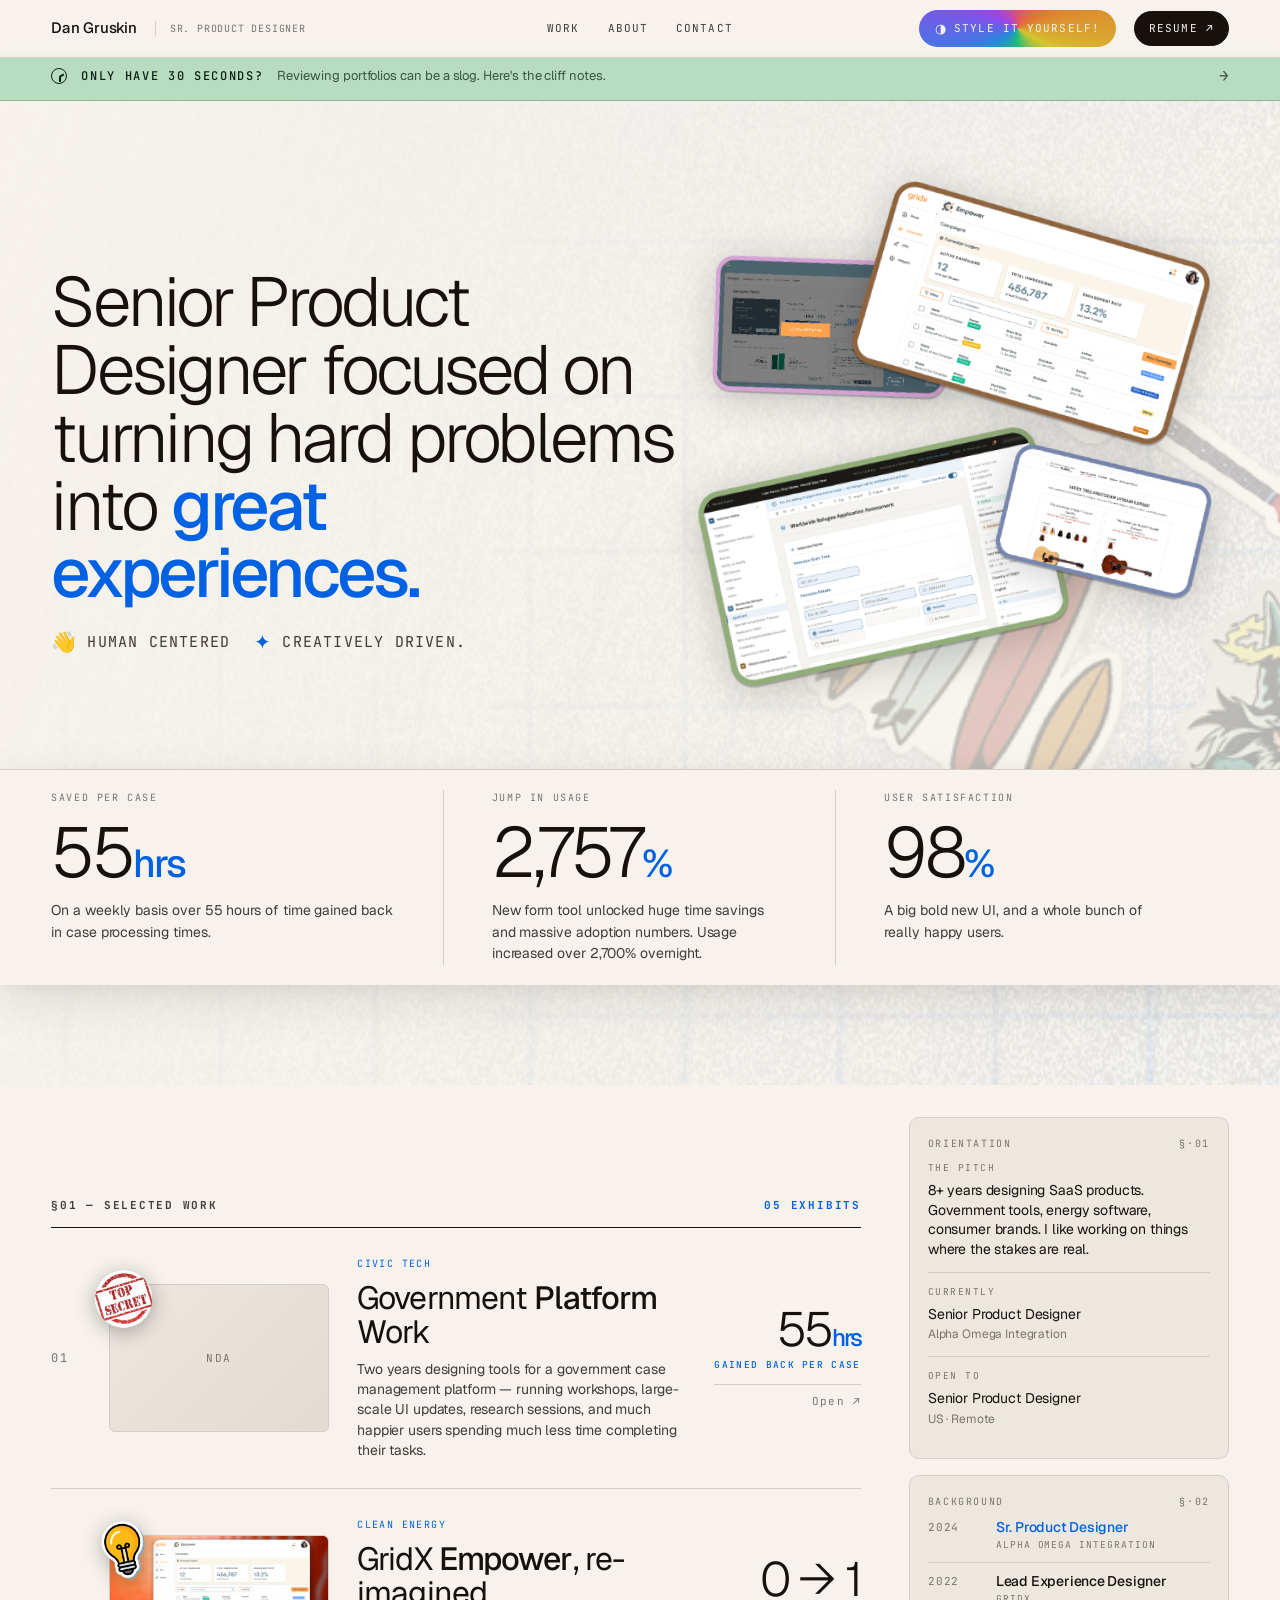
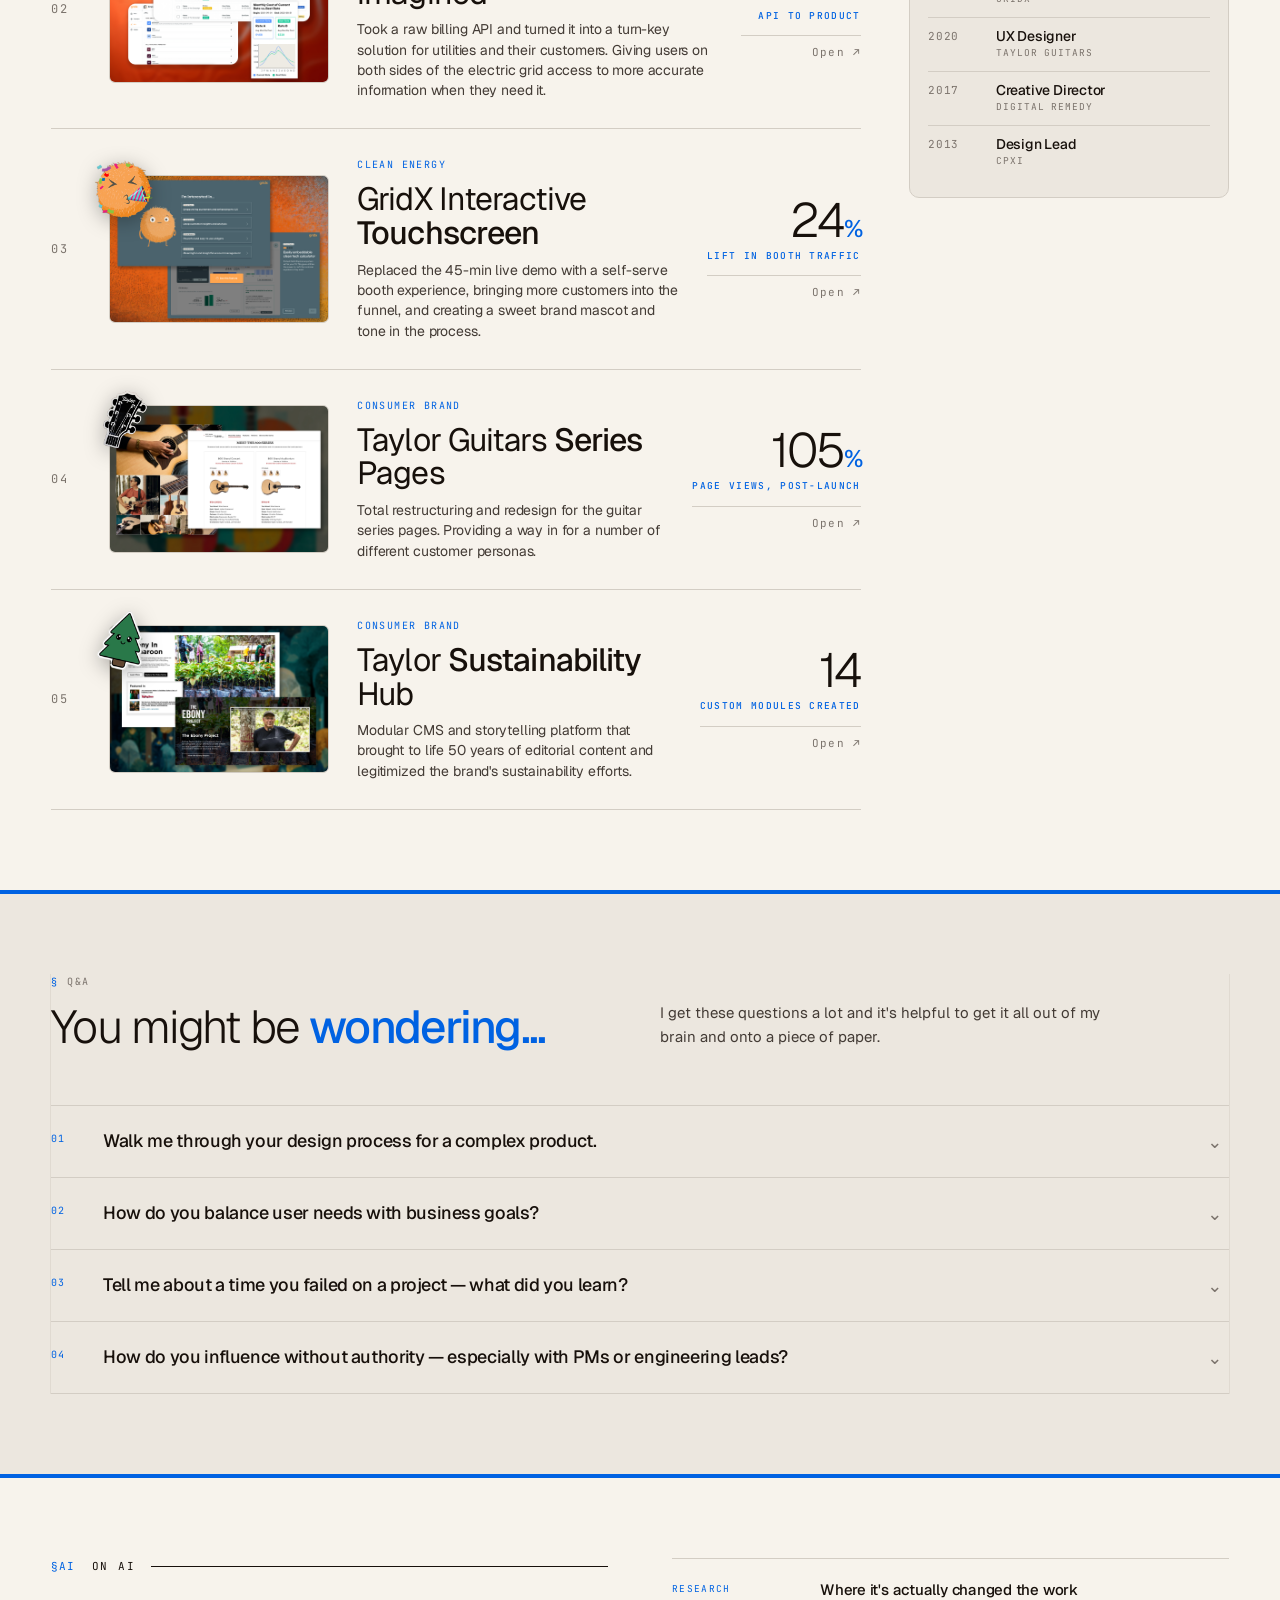
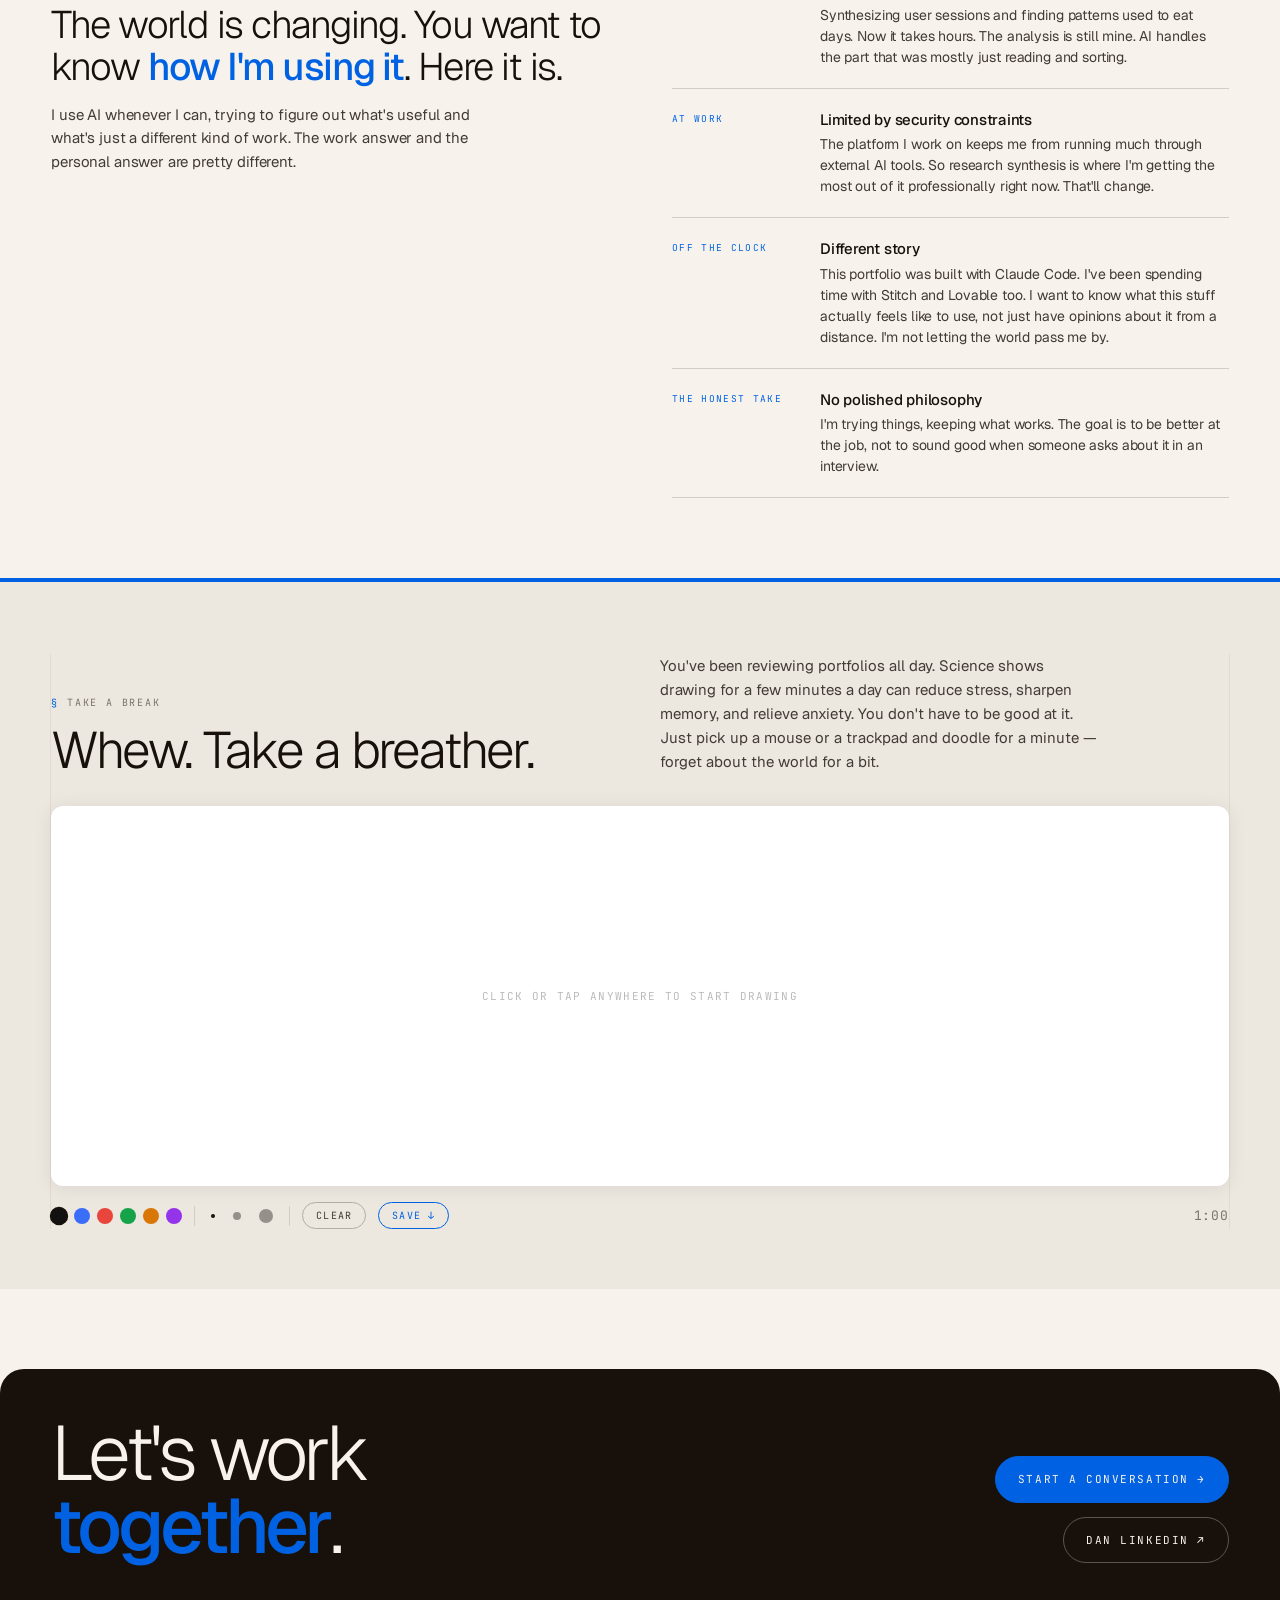
==== commit 202315b2: "Add animated sticker collage to homepage hero Four project stickers slap in sequentially on page loa" ====
--- a/index.html
+++ b/index.html
@@ -39,7 +39,7 @@
     .hero-top {
       display: grid;
       grid-template-columns: 1fr auto;
-      align-items: end;
+      align-items: center;
       gap: 32px;
       padding-bottom: 48px;
       position: relative;
@@ -104,6 +104,73 @@
       to   { transform: rotate(360deg); }
     }
 
+    /* Hero sticker collage */
+    .hero-right {
+      position: relative;
+      width: clamp(360px, 44vw, 520px);
+      height: clamp(360px, 44vw, 520px);
+      flex-shrink: 0;
+      align-self: center;
+      overflow: visible;
+    }
+    .hero-sticker {
+      position: absolute;
+      transform: rotate(var(--r));
+      transition: transform 0.3s cubic-bezier(0.34, 1.56, 0.64, 1);
+      cursor: pointer;
+    }
+    .hero-sticker:hover {
+      transform: rotate(calc(var(--r) + var(--hover-r, 3deg))) scale(1.05);
+      z-index: 10 !important;
+    }
+    .sticker-inner {
+      position: relative;
+      animation: sticker-slap 0.65s ease-out both;
+      animation-delay: var(--delay, 0s);
+    }
+    .sticker-inner img {
+      width: 100%;
+      display: block;
+      filter: drop-shadow(0 6px 20px rgba(0,0,0,0.2));
+    }
+    .sticker-overlay {
+      position: absolute;
+      inset: 0;
+      background: var(--overlay-bg, rgba(0,0,0,0.6));
+      border-radius: 14px;
+      display: flex;
+      align-items: center;
+      justify-content: center;
+      opacity: 0;
+      transition: opacity 0.2s ease;
+      color: #fff;
+      font-family: var(--sans);
+      font-weight: 500;
+      font-size: clamp(12px, 1.1vw, 15px);
+      text-align: center;
+      padding: 16px;
+      letter-spacing: -0.01em;
+      line-height: 1.3;
+      pointer-events: none;
+    }
+    .hero-sticker:hover .sticker-overlay { opacity: 1; }
+    /* touchscreen: medium, top-left */
+    .hs-touchscreen { top: 48px;  left: 0;    width: 244px; z-index: 2; }
+    /* empower: largest, top-right, overlaps touchscreen */
+    .hs-empower     { top: -13px; left: 144px; width: 356px; z-index: 4; }
+    /* govt: large, bottom-left, overlaps touchscreen */
+    .hs-govt        { top: 231px; left: -10px; width: 369px; z-index: 1; }
+    /* taylor: smallest, bottom-right, overlaps empower and govt */
+    .hs-taylor      { top: 250px; left: 288px; width: 213px; z-index: 3; }
+
+    @keyframes sticker-slap {
+      0%   { transform: scale(0.6)  translateY(-18px); opacity: 0; }
+      55%  { transform: scale(1.07) translateY(4px);   opacity: 1; }
+      75%  { transform: scale(0.97) translateY(-2px); }
+      90%  { transform: scale(1.01) translateY(0); }
+      100% { transform: scale(1)    translateY(0); }
+    }
+
     /* The main event — the ledger */
     .index-grid {
       padding: 32px var(--pad) 0;
@@ -474,6 +541,7 @@
         gap: 16px;
         padding-bottom: 32px;
       }
+      .hero-right { display: none; }
       .hero-strip .meta {
         text-align: left;
         flex-direction: row;
@@ -928,6 +996,32 @@
           <span class="hero-tag"><span class="hero-tag-icon hero-tag-icon--spin">✦</span> Creatively driven.</span>
         </div>
       </div>
+      <div class="hero-right">
+        <a class="hero-sticker hs-touchscreen" href="case-study.html?slug=gridx-touchscreen" style="--r: -4deg; --hover-r: 3deg; --overlay-bg: rgba(176, 104, 188, 0.82)">
+          <div class="sticker-inner" style="--delay: 0.2s">
+            <img src="img/homepage/sticker-touchscreen.png" alt="GridX Touchscreen">
+            <div class="sticker-overlay">GridX Interactive Touchscreen</div>
+          </div>
+        </a>
+        <a class="hero-sticker hs-empower" href="case-study.html?slug=gridx-empower" style="--r: 3deg; --hover-r: 3deg; --overlay-bg: rgba(150, 108, 60, 0.82)">
+          <div class="sticker-inner" style="--delay: 0.42s">
+            <img src="img/homepage/sticker-empower.png" alt="GridX Empower">
+            <div class="sticker-overlay">GridX Empower, re-imagined</div>
+          </div>
+        </a>
+        <a class="hero-sticker hs-govt" href="case-study.html?slug=civic-platform" style="--r: -2deg; --hover-r: -3deg; --overlay-bg: rgba(100, 148, 88, 0.82)">
+          <div class="sticker-inner" style="--delay: 0.64s">
+            <img src="img/homepage/sticker-govt.png" alt="Government platform">
+            <div class="sticker-overlay">Government Platform Work</div>
+          </div>
+        </a>
+        <a class="hero-sticker hs-taylor" href="case-study.html?slug=taylor-series" style="--r: 5deg; --hover-r: 3deg; --overlay-bg: rgba(107, 125, 179, 0.82)">
+          <div class="sticker-inner" style="--delay: 0.86s">
+            <img src="img/homepage/sticker-taylor.png" alt="Taylor Guitars">
+            <div class="sticker-overlay">Taylor Guitars Series Pages</div>
+          </div>
+        </a>
+      </div>
     </div>
     <div class="hero-stats">
       <div class="hero-stats-inner">
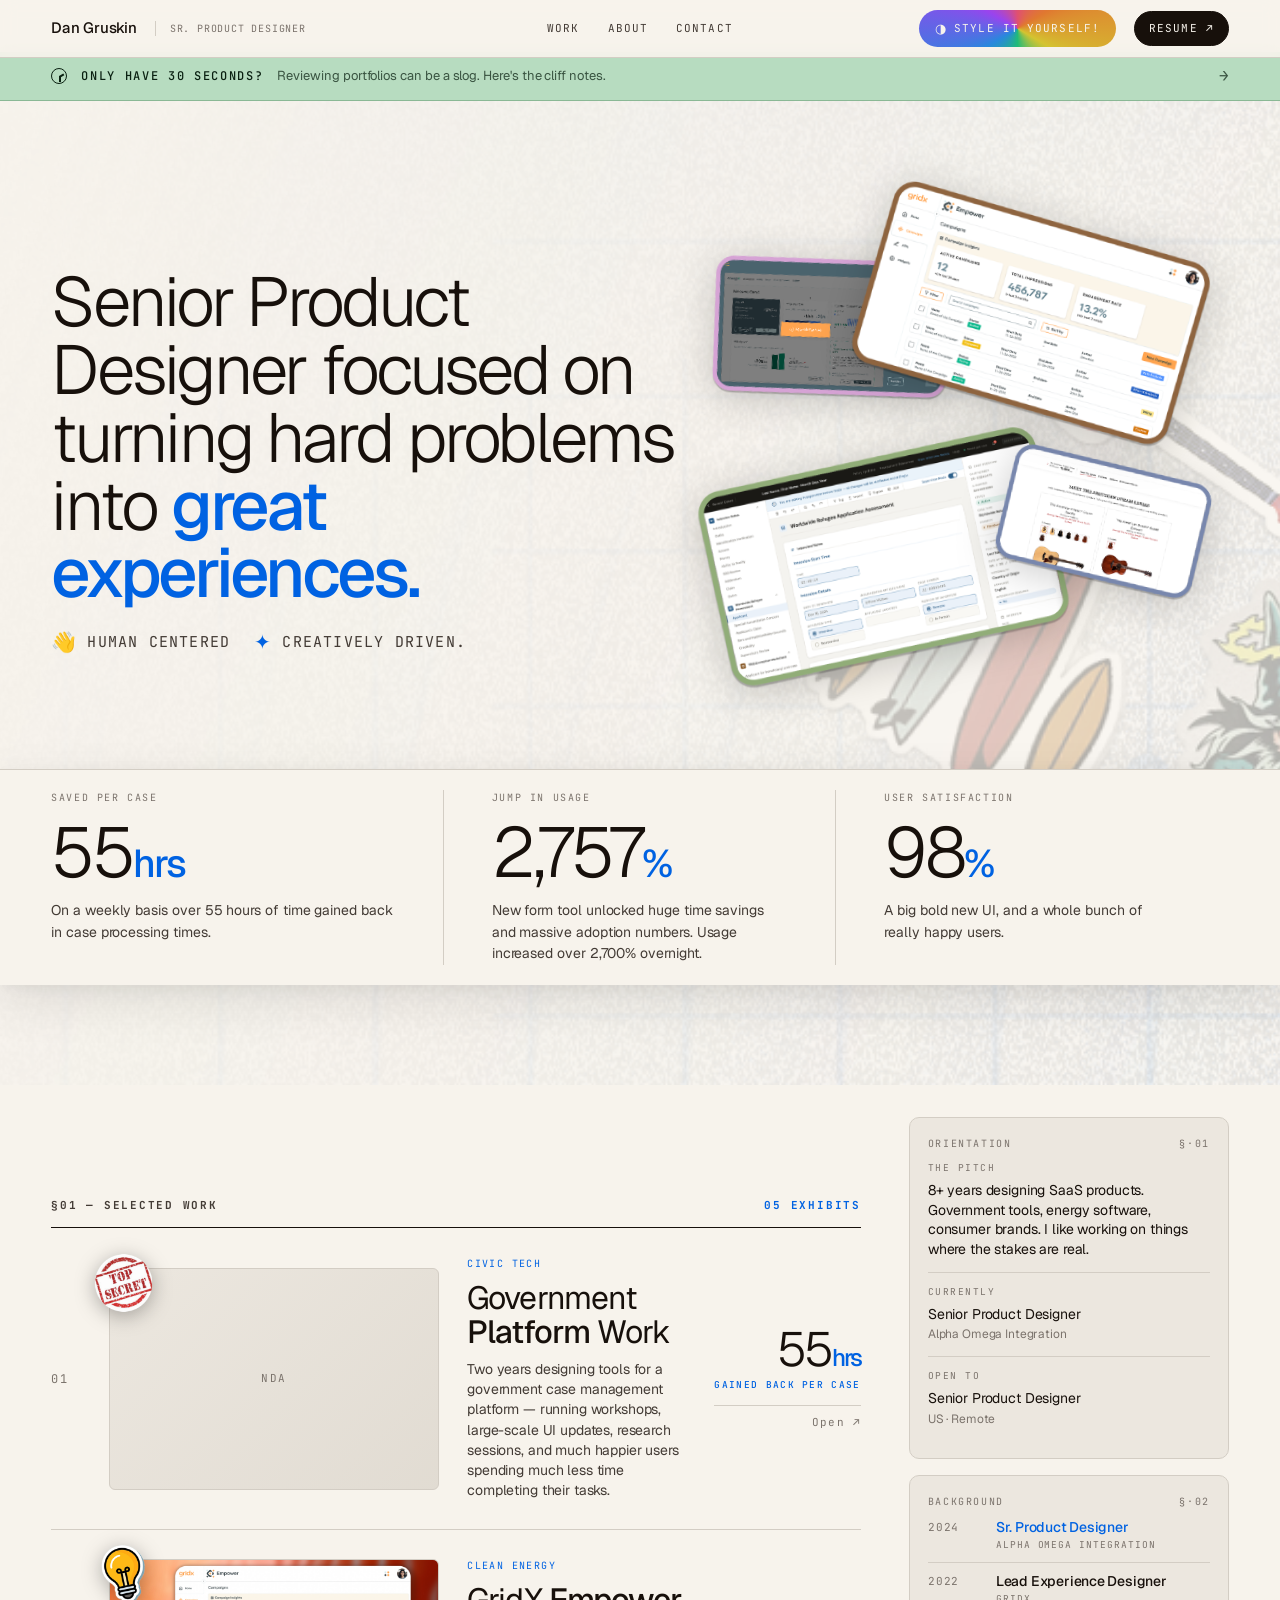
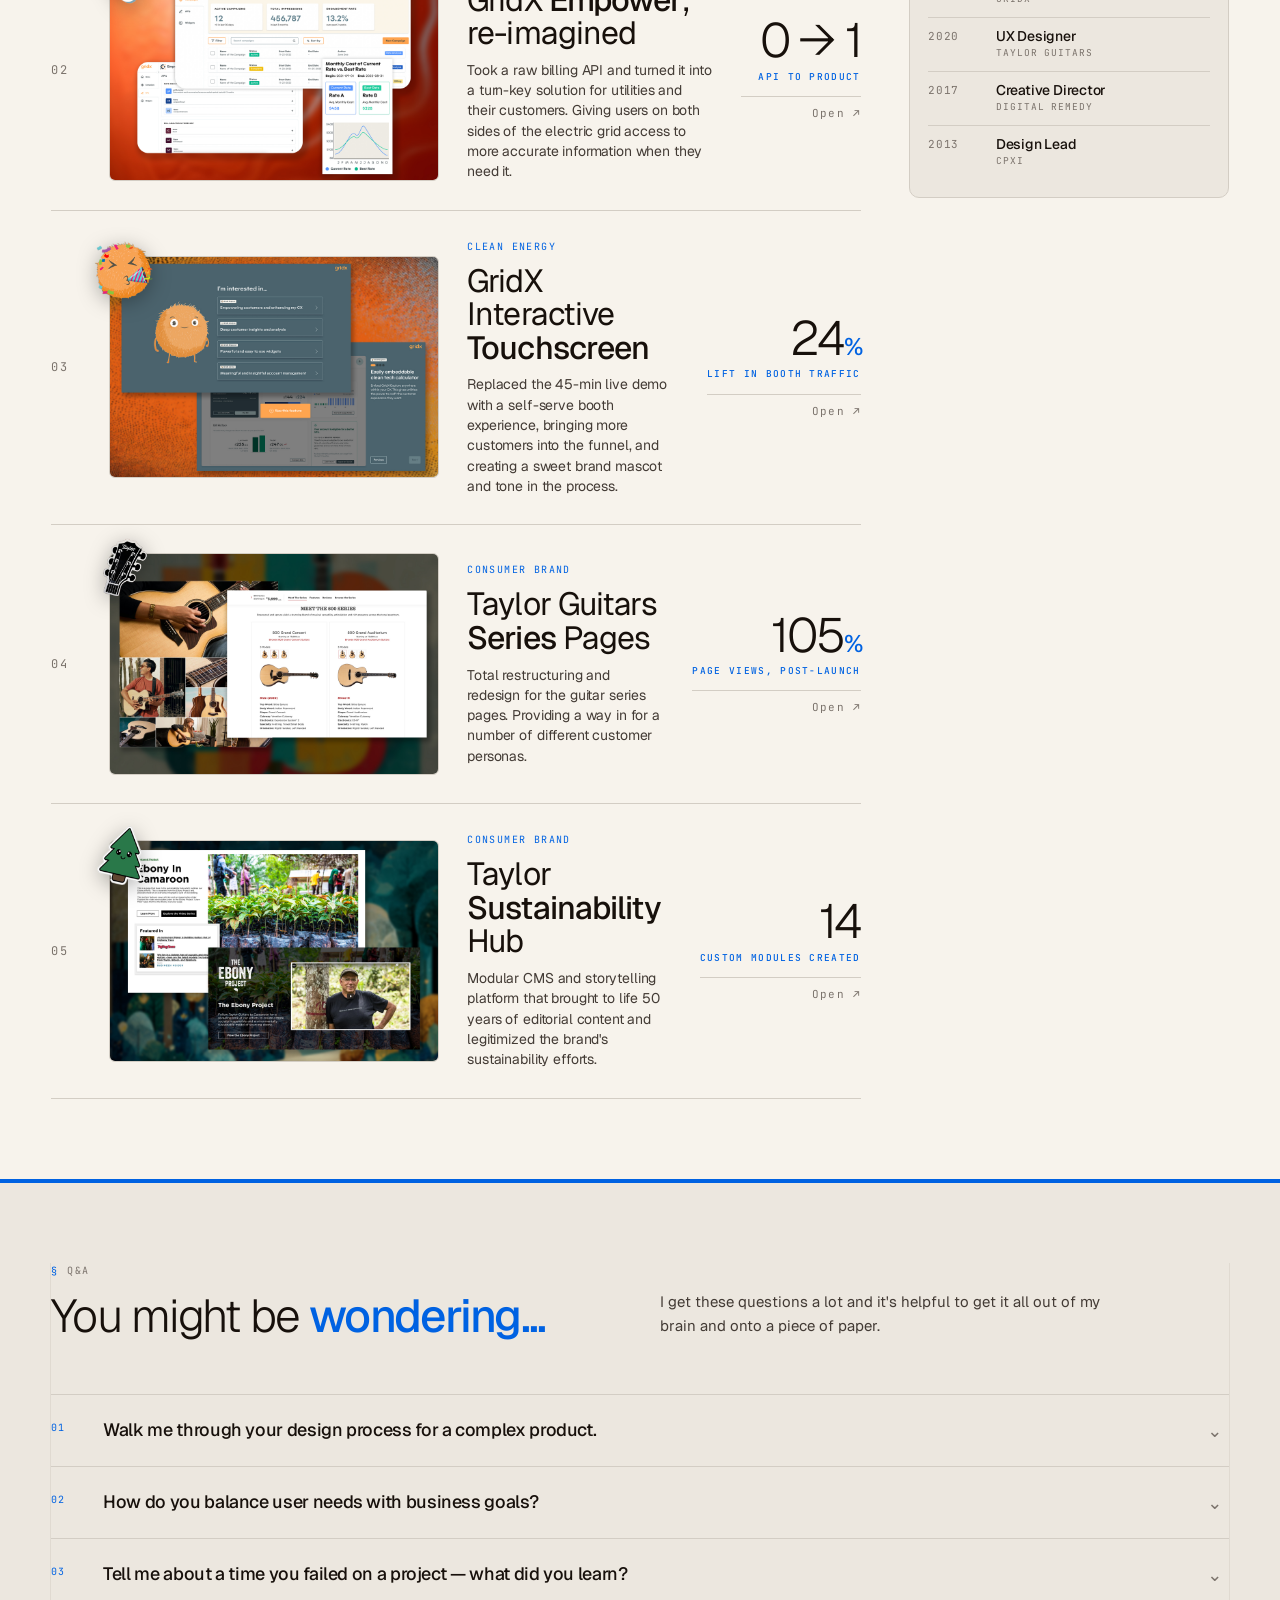
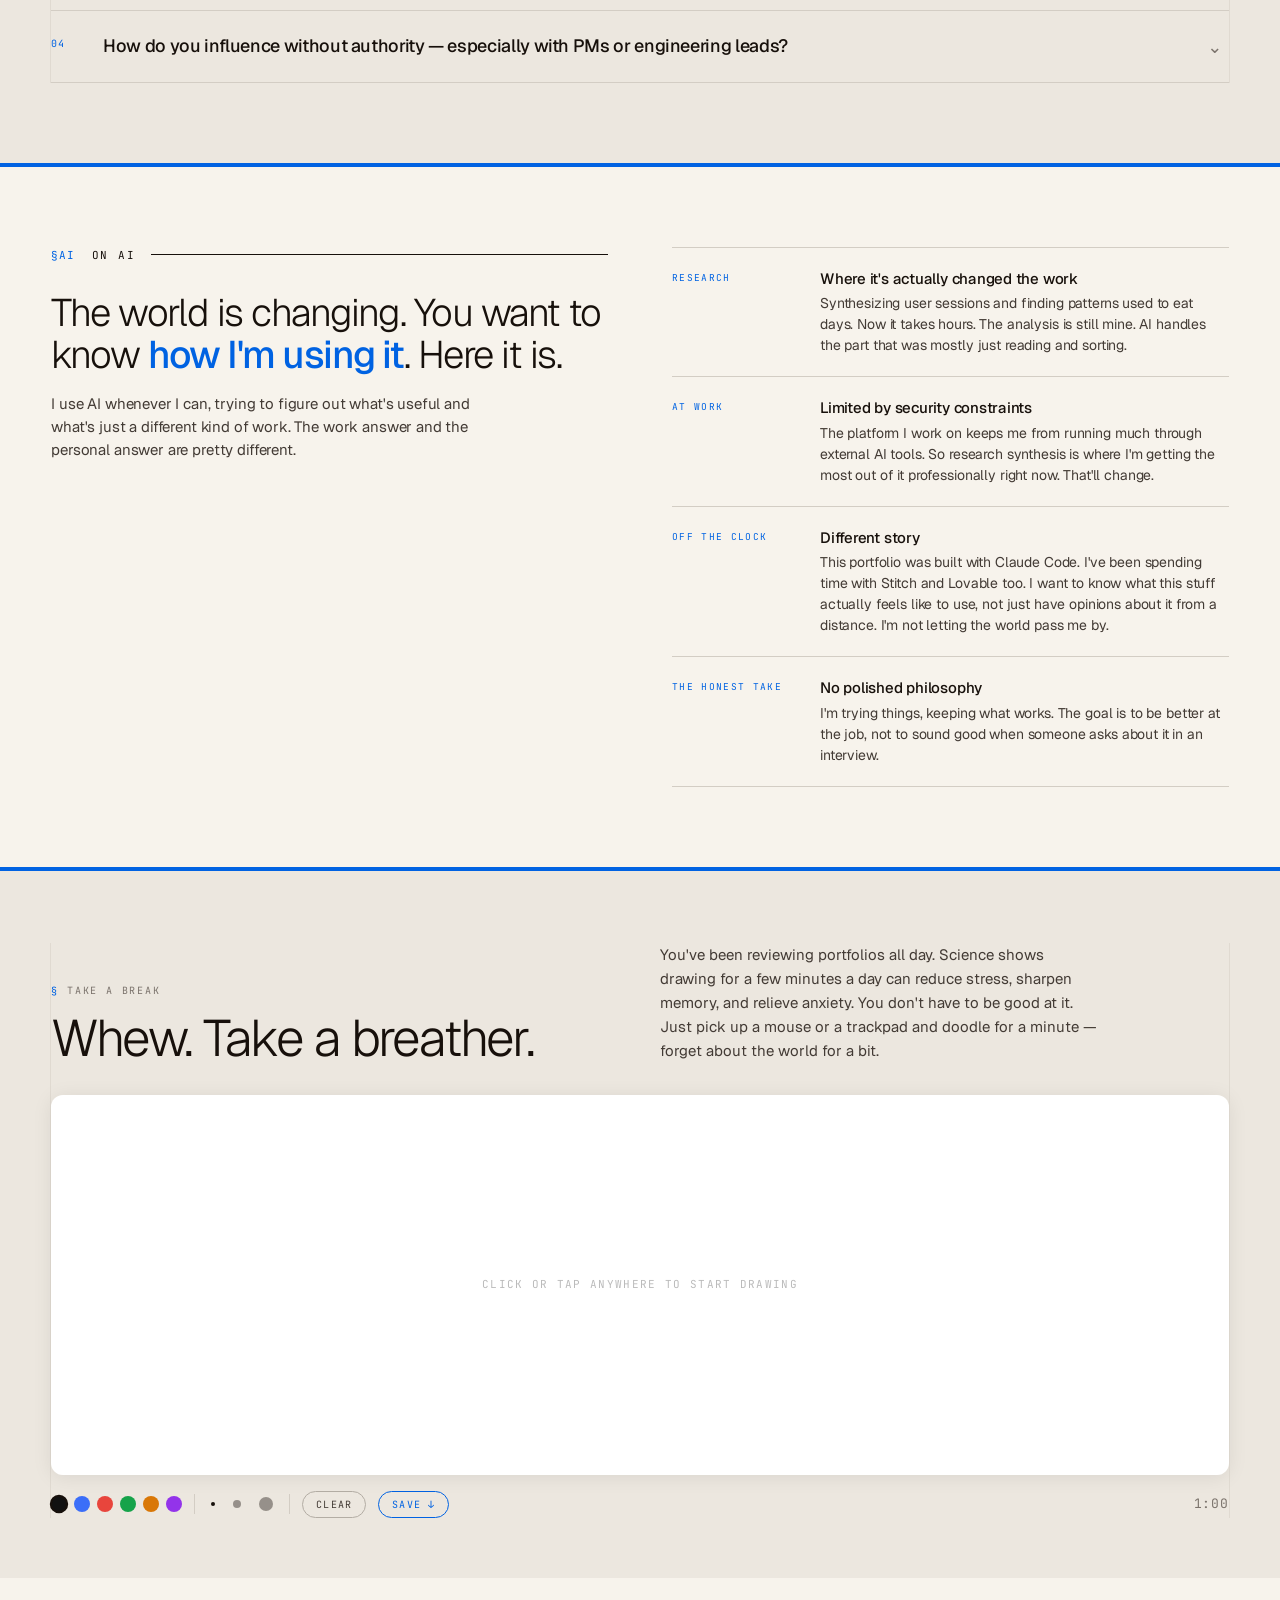
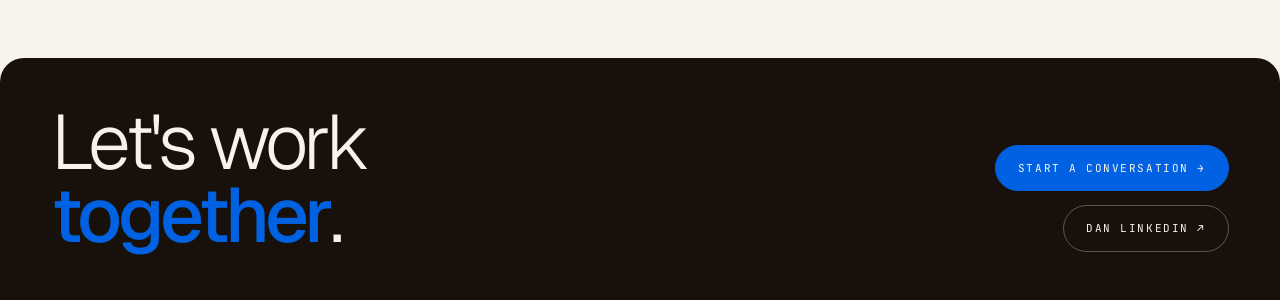
==== commit 08bbbf4c: "Increase project thumbnail size by 50% and fix row grid columns Co-Authored-By: Claude Sonnet 4.6 <n" ====
--- a/index.html
+++ b/index.html
@@ -199,7 +199,7 @@
 
     .l-row {
       display: grid;
-      grid-template-columns: 30px 220px 1fr auto;
+      grid-template-columns: 30px 330px 1fr auto;
       gap: 28px;
       align-items: center;
       padding: 28px 0;
@@ -263,9 +263,11 @@
     .rail {
       position: sticky;
       top: 28px;
+      bottom: 28px;
       display: flex;
       flex-direction: column;
       gap: 16px;
+      padding-bottom: 48px;
     }
     .r-card {
       background: var(--paper-2);
@@ -401,11 +403,11 @@
 
     /* ─── Thumbnails in the ledger ─── */
     .l-row {
-      grid-template-columns: 30px 220px 1fr auto;
+      grid-template-columns: 30px 330px 1fr auto;
     }
     .l-thumb-wrap {
       position: relative;
-      width: 220px;
+      width: 330px;
       flex-shrink: 0;
     }
     .l-stamp {
@@ -423,7 +425,7 @@
       .l-row:hover .l-stamp { transform: rotate(15deg); }
     }
     .l-thumb {
-      width: 220px; height: 148px;
+      width: 330px; height: 222px;
       border-radius: 6px;
       background: var(--paper-2);
       border: 1px solid var(--rule);
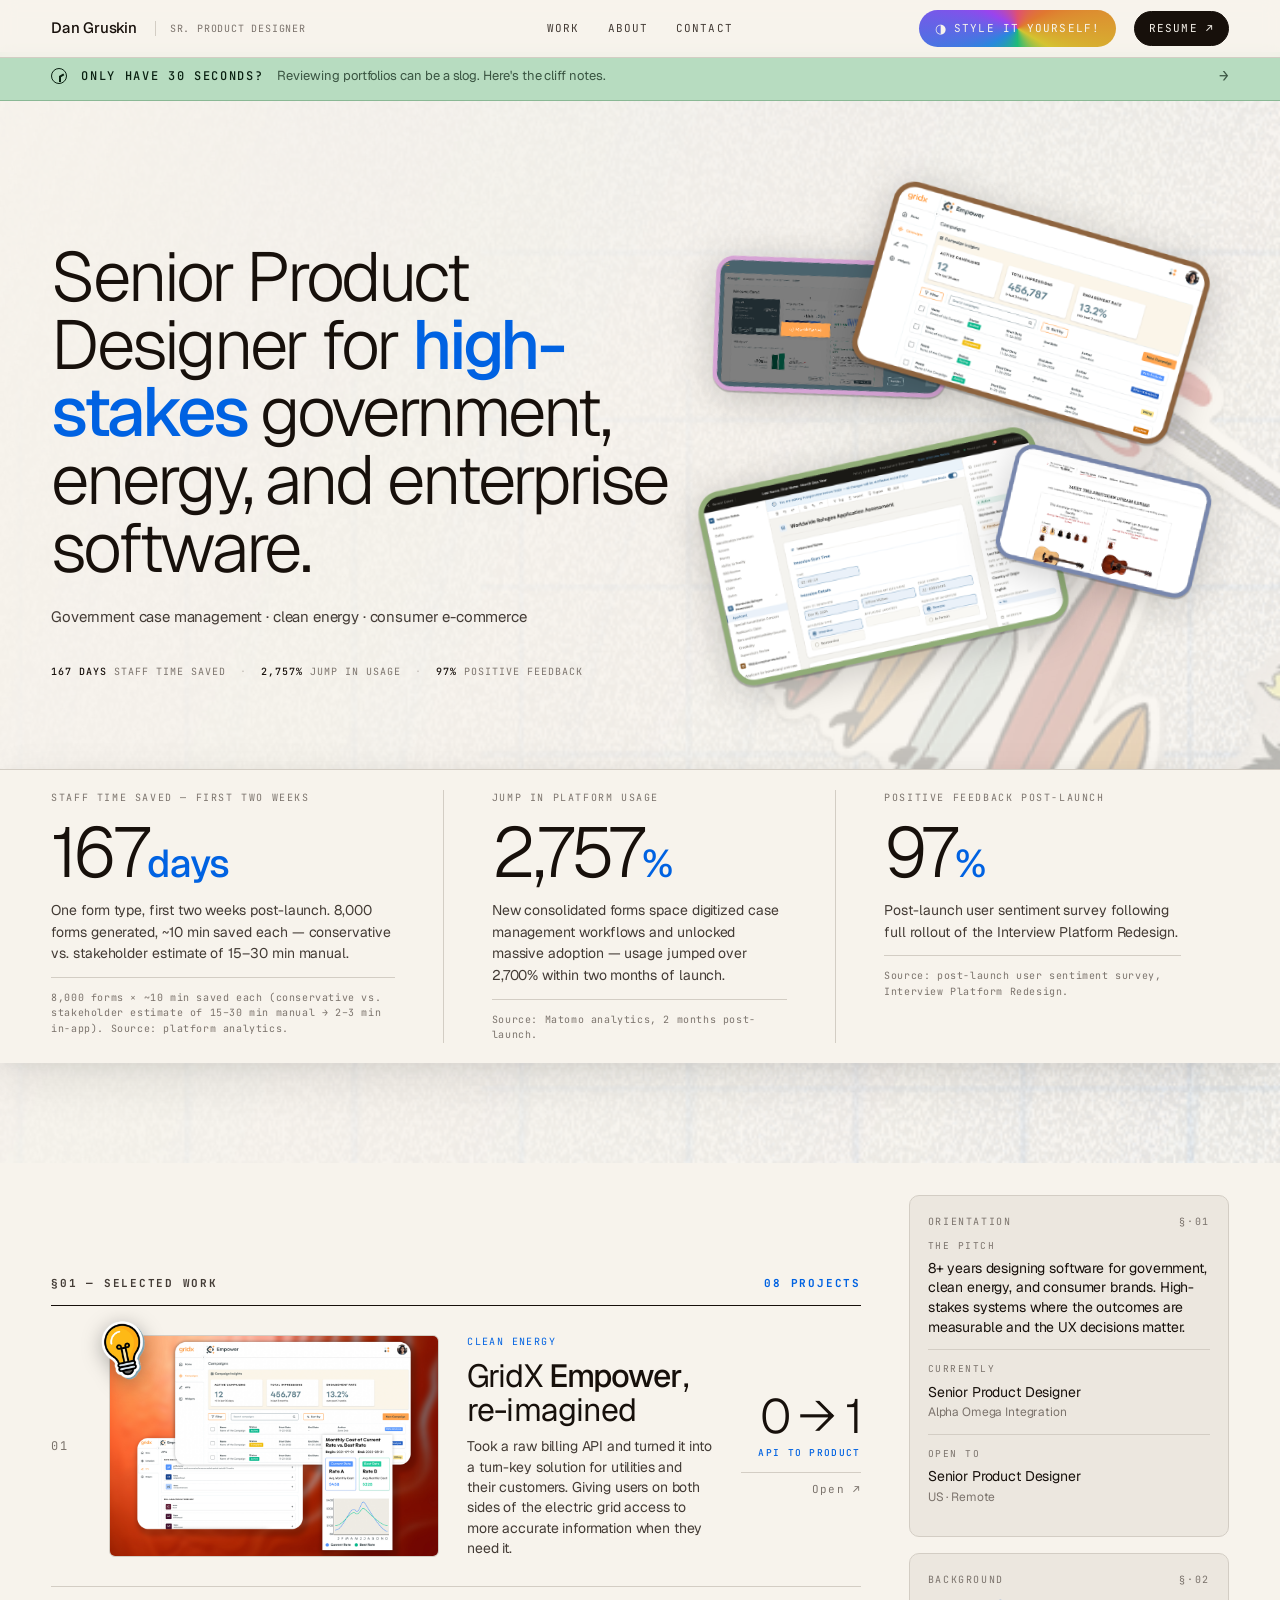
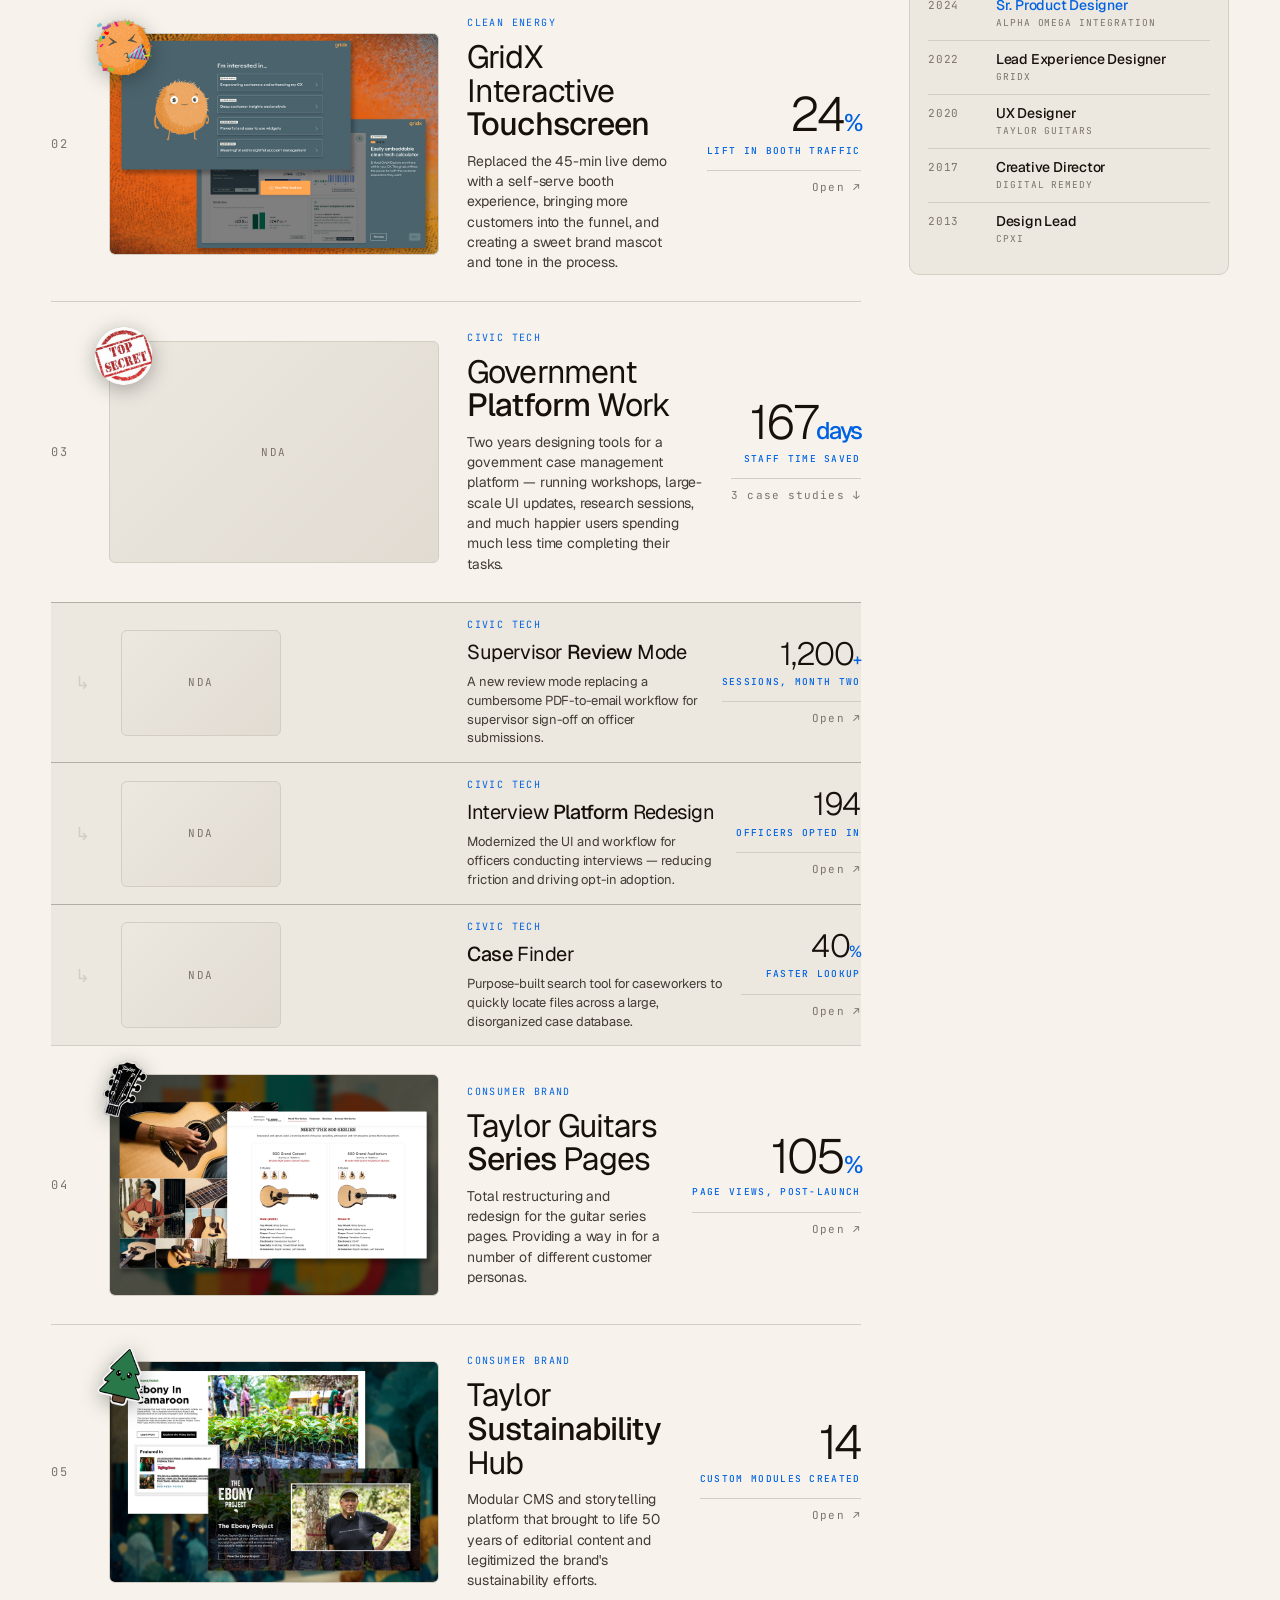
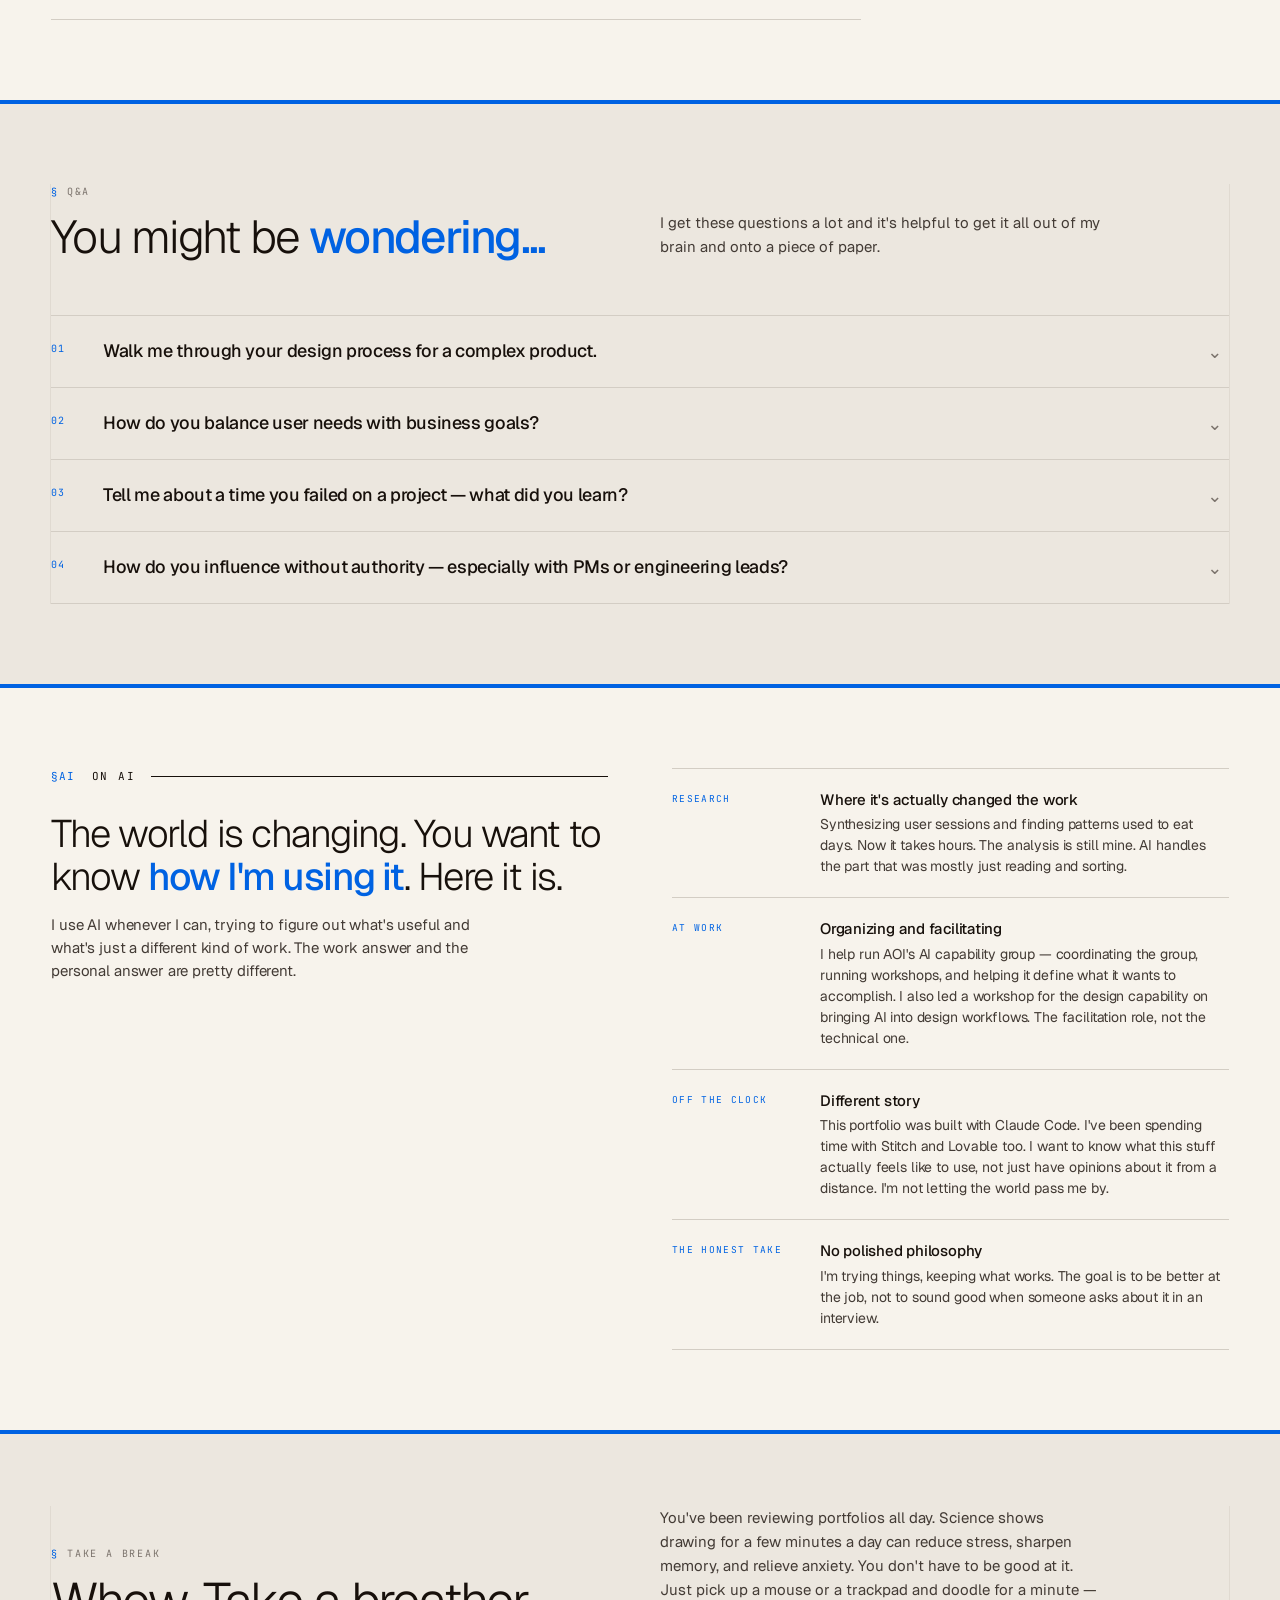
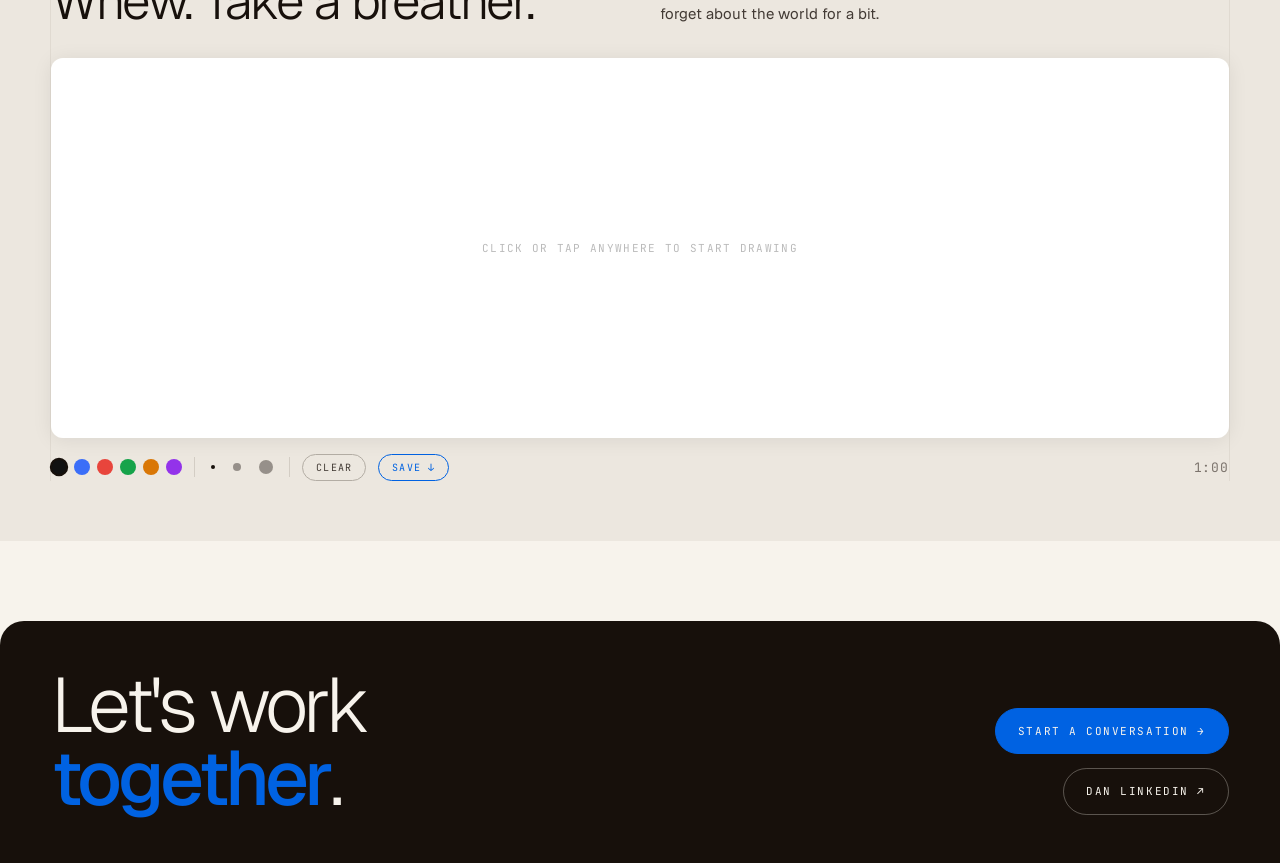
==== commit 5eb6cc98: "Phase 4: clean URLs, shareability, and CSS bundling - Add build.js to generate /work/<slug>/index.ht" ====
--- a/index.html
+++ b/index.html
@@ -72,37 +72,29 @@
     .hero-strip .meta strong { color: var(--ink); font-weight: 500; }
 
     .hero-left { display: flex; flex-direction: column; gap: 24px; }
-    .hero-tags { display: flex; gap: 24px; flex-wrap: wrap; }
-    .hero-tag {
+    .hero-sub {
+      font-family: var(--sans);
+      font-size: 15px;
+      line-height: 1.5;
+      letter-spacing: -0.01em;
+      color: var(--ink-2);
+      max-width: 52ch;
+      margin: 0;
+    }
+    .hero-proof-strip {
       display: flex;
+      flex-wrap: wrap;
       align-items: center;
-      gap: 10px;
-      font-family: 'JetBrains Mono', ui-monospace, monospace;
-      font-size: 15px;
-      letter-spacing: 0.08em;
+      gap: 4px 14px;
+      margin-top: 12px;
+      font-family: var(--mono);
+      font-size: 10px;
+      letter-spacing: 0.1em;
       text-transform: uppercase;
-      color: var(--ink-2);
-    }
-    .hero-tag-icon {
-      display: inline-block;
-      font-size: 20px;
-      color: var(--mark);
-      line-height: 1;
-    }
-    .hero-tag-icon--wave  { animation: ht-wave 2.2s ease-in-out infinite; transform-origin: 70% 80%; }
-    .hero-tag-icon--spin  { animation: ht-spin 6s linear infinite; }
-    @keyframes ht-wave {
-      0%, 100% { transform: rotate(0deg); }
-      15%       { transform: rotate(18deg); }
-      30%       { transform: rotate(-8deg); }
-      45%       { transform: rotate(14deg); }
-      60%       { transform: rotate(-4deg); }
-      75%       { transform: rotate(8deg); }
-    }
-    @keyframes ht-spin {
-      from { transform: rotate(0deg); }
-      to   { transform: rotate(360deg); }
-    }
+      color: var(--ink-3);
+    }
+    .hero-proof-strip strong { color: var(--ink); font-weight: 500; font-style: normal; }
+    .hero-proof-sep { color: var(--ink-3); opacity: 0.4; }
 
     /* Hero sticker collage */
     .hero-right {
@@ -259,6 +251,32 @@
       .l-row:hover .l-metric .l-arrow { color: var(--mark); border-color: var(--mark); }
     }
 
+    /* ─── Government hub: grouped sub-rows ─── */
+    .l-sub-group {
+      background: var(--paper-2);
+      border-bottom: 1px solid var(--rule);
+    }
+    .l-row--hub { border-bottom: 1px solid var(--rule-2); }
+    .l-row--sub {
+      grid-template-columns: 20px 160px 1fr auto;
+      gap: 16px;
+      padding: 14px 0 14px 24px;
+      border-bottom: 1px solid var(--rule-2);
+      background: var(--paper-2);
+    }
+    .l-row--sub:last-child { border-bottom: none; }
+    .l-row--sub .l-num { font-size: 18px; color: var(--rule); letter-spacing: 0; }
+    .l-row--sub .l-title .tt { font-size: 20px; }
+    .l-row--sub .l-blurb { font-size: 13px; }
+    .l-row--sub .l-metric .n { font-size: 32px; }
+    .l-row--sub .l-thumb-wrap { width: 160px; }
+    .l-row--sub .l-thumb { width: 160px; height: 106px; }
+    .l-row--sub .l-stamp { display: none; }
+    @media (hover: hover) and (pointer: fine) {
+      .l-row--sub:hover { background: var(--paper-3); padding: 14px 0 14px 24px; margin: 0; border-radius: 0; }
+      .l-row--sub:hover::before { transform: none; }
+    }
+
     /* Right rail — sticky about + signals */
     .rail {
       position: sticky;
@@ -495,6 +513,16 @@
       letter-spacing: -0.005em;
       max-width: 38ch;
     }
+    .metric-note {
+      font-family: var(--mono);
+      font-size: 10px;
+      letter-spacing: 0.06em;
+      color: var(--ink-3);
+      line-height: 1.55;
+      margin-top: 12px;
+      padding-top: 12px;
+      border-top: 1px solid var(--rule);
+    }
     @media (max-width: 900px) {
       .hero-stats-inner {
         grid-template-columns: 1fr 1fr;
@@ -566,6 +594,9 @@
         padding: 20px 0;
       }
       .l-num { display: none; }
+      .l-row--sub { grid-template-columns: 1fr; padding-left: 14px; }
+      .l-row--sub .l-thumb-wrap { width: 100%; }
+      .l-row--sub .l-thumb { width: 100%; height: 130px; }
       .l-thumb {
         display: block;
         width: 100%;
@@ -992,10 +1023,14 @@
   <section class="hero-strip">
     <div class="hero-top">
       <div class="hero-left">
-        <h1>Senior Product Designer focused on turning hard problems into <em>great experiences.</em></h1>
-        <div class="hero-tags">
-          <span class="hero-tag"><span class="hero-tag-icon hero-tag-icon--wave">👋</span> Human centered</span>
-          <span class="hero-tag"><span class="hero-tag-icon hero-tag-icon--spin">✦</span> Creatively driven.</span>
+        <h1>Senior Product Designer for <em>high-stakes</em> government, energy, and enterprise software.</h1>
+        <p class="hero-sub">Government case management · clean energy · consumer e-commerce</p>
+        <div class="hero-proof-strip">
+          <span><strong>167 days</strong> staff time saved</span>
+          <span class="hero-proof-sep" aria-hidden="true">·</span>
+          <span><strong>2,757%</strong> jump in usage</span>
+          <span class="hero-proof-sep" aria-hidden="true">·</span>
+          <span><strong>97%</strong> positive feedback</span>
         </div>
       </div>
       <div class="hero-right">
@@ -1028,19 +1063,22 @@
     <div class="hero-stats">
       <div class="hero-stats-inner">
         <div class="hs-col">
-          <div class="hs-label">Saved per case</div>
-          <div class="hs-number">55<span class="hs-unit">hrs</span></div>
-          <p class="hs-desc">On a weekly basis over 55 hours of time gained back in case processing times.</p>
+          <div class="hs-label">Staff time saved — first two weeks</div>
+          <div class="hs-number">167<span class="hs-unit">days</span></div>
+          <p class="hs-desc">One form type, first two weeks post-launch. 8,000 forms generated, ~10 min saved each — conservative vs. stakeholder estimate of 15–30 min manual.</p>
+          <p class="metric-note">8,000 forms × ~10 min saved each (conservative vs. stakeholder estimate of 15–30 min manual → 2–3 min in-app). Source: platform analytics.</p>
         </div>
         <div class="hs-col">
-          <div class="hs-label">Jump in usage</div>
+          <div class="hs-label">Jump in platform usage</div>
           <div class="hs-number">2,757<span class="hs-unit">%</span></div>
-          <p class="hs-desc">New form tool unlocked huge time savings and massive adoption numbers. Usage increased over 2,700% overnight.</p>
+          <p class="hs-desc">New consolidated forms space digitized case management workflows and unlocked massive adoption — usage jumped over 2,700% within two months of launch.</p>
+          <p class="metric-note">Source: Matomo analytics, 2 months post-launch.</p>
         </div>
         <div class="hs-col">
-          <div class="hs-label">User satisfaction</div>
-          <div class="hs-number">98<span class="hs-unit">%</span></div>
-          <p class="hs-desc">A big bold new UI, and a whole bunch of really happy users.</p>
+          <div class="hs-label">Positive feedback post-launch</div>
+          <div class="hs-number">97<span class="hs-unit">%</span></div>
+          <p class="hs-desc">Post-launch user sentiment survey following full rollout of the Interview Platform Redesign.</p>
+          <p class="metric-note">Source: post-launch user sentiment survey, Interview Platform Redesign.</p>
         </div>
       </div>
     </div>
@@ -1048,25 +1086,11 @@
 
   <main class="index-grid" id="work">
 
-    <section class="ledger">
-      <h2><span>§01 — Selected work</span><span class="count">05 exhibits</span></h2>
-
-      <a class="l-row" href="case-study.html?slug=civic-platform">
+    <section class="ledger" id="work">
+      <h2><span>§01 — Selected work</span><span class="count">08 projects</span></h2>
+
+      <a class="l-row" href="case-study.html?slug=gridx-empower">
         <span class="l-num">01</span>
-        <div class="l-thumb-wrap">
-          <div class="l-thumb placeholder">NDA</div>
-          <img class="l-stamp" src="img/homepage/top-secret.png" alt="" />
-        </div>
-        <div class="l-title">
-          <span class="cat">Civic Tech</span>
-          <span class="tt">Government <em>Platform</em> Work</span>
-          <p class="l-blurb">Two years designing tools for a government case management platform — running workshops, large-scale UI updates, research sessions, and much happier users spending much less time completing their tasks.</p>
-        </div>
-        <div class="l-metric"><span class="n">55<span class="u">hrs</span></span><div class="sub">Gained back per case</div><span class="l-arrow">Open ↗</span></div>
-      </a>
-
-      <a class="l-row" href="case-study.html?slug=gridx-empower">
-        <span class="l-num">02</span>
         <div class="l-thumb-wrap">
           <img class="l-thumb" src="img/thumbnails/empower-thumbnails.jpg" alt="" />
           <img class="l-stamp" src="img/homepage/lightbulb.png" alt="" />
@@ -1080,10 +1104,10 @@
       </a>
 
       <a class="l-row" href="case-study.html?slug=gridx-touchscreen">
-        <span class="l-num">03</span>
+        <span class="l-num">02</span>
         <div class="l-thumb-wrap">
-          <img class="l-thumb" src="img/thumbnails/gridx-touchscreen-thumbnails.jpg" alt="" />
-          <img class="l-stamp" src="img/homepage/deci.png" alt="" />
+          <img class="l-thumb" src="img/thumbnails/gridx-touchscreen-thumbnails.jpg" alt="" loading="lazy" />
+          <img class="l-stamp" src="img/homepage/deci.png" alt="" loading="lazy" />
         </div>
         <div class="l-title">
           <span class="cat">Clean Energy</span>
@@ -1093,11 +1117,65 @@
         <div class="l-metric"><span class="n">24<span class="u">%</span></span><div class="sub">Lift in booth traffic</div><span class="l-arrow">Open ↗</span></div>
       </a>
 
+      <div class="l-hub">
+        <a class="l-row l-row--hub" href="case-study.html?slug=civic-platform">
+          <span class="l-num">03</span>
+          <div class="l-thumb-wrap">
+            <div class="l-thumb placeholder">NDA</div>
+            <img class="l-stamp" src="img/homepage/top-secret.png" alt="" />
+          </div>
+          <div class="l-title">
+            <span class="cat">Civic Tech</span>
+            <span class="tt">Government <em>Platform</em> Work</span>
+            <p class="l-blurb">Two years designing tools for a government case management platform — running workshops, large-scale UI updates, research sessions, and much happier users spending much less time completing their tasks.</p>
+          </div>
+          <div class="l-metric"><span class="n">167<span class="u">days</span></span><div class="sub">Staff time saved</div><span class="l-arrow">3 case studies ↓</span></div>
+        </a>
+        <div class="l-sub-group">
+          <a class="l-row l-row--sub" href="case-study.html?slug=supervisor-review">
+            <span class="l-num">↳</span>
+            <div class="l-thumb-wrap">
+              <div class="l-thumb placeholder">NDA</div>
+            </div>
+            <div class="l-title">
+              <span class="cat">Civic Tech</span>
+              <span class="tt">Supervisor <em>Review</em> Mode</span>
+              <p class="l-blurb">A new review mode replacing a cumbersome PDF-to-email workflow for supervisor sign-off on officer submissions.</p>
+            </div>
+            <div class="l-metric"><span class="n">1,200<span class="u">+</span></span><div class="sub">Sessions, month two</div><span class="l-arrow">Open ↗</span></div>
+          </a>
+          <a class="l-row l-row--sub" href="case-study.html?slug=interview-platform">
+            <span class="l-num">↳</span>
+            <div class="l-thumb-wrap">
+              <div class="l-thumb placeholder">NDA</div>
+            </div>
+            <div class="l-title">
+              <span class="cat">Civic Tech</span>
+              <span class="tt">Interview <em>Platform</em> Redesign</span>
+              <p class="l-blurb">Modernized the UI and workflow for officers conducting interviews — reducing friction and driving opt-in adoption.</p>
+            </div>
+            <div class="l-metric"><span class="n">194</span><div class="sub">Officers opted in</div><span class="l-arrow">Open ↗</span></div>
+          </a>
+          <a class="l-row l-row--sub" href="case-study.html?slug=case-finder">
+            <span class="l-num">↳</span>
+            <div class="l-thumb-wrap">
+              <div class="l-thumb placeholder">NDA</div>
+            </div>
+            <div class="l-title">
+              <span class="cat">Civic Tech</span>
+              <span class="tt"><em>Case</em> Finder</span>
+              <p class="l-blurb">Purpose-built search tool for caseworkers to quickly locate files across a large, disorganized case database.</p>
+            </div>
+            <div class="l-metric"><span class="n">40<span class="u">%</span></span><div class="sub">Faster lookup</div><span class="l-arrow">Open ↗</span></div>
+          </a>
+        </div>
+      </div>
+
       <a class="l-row" href="case-study.html?slug=taylor-series">
         <span class="l-num">04</span>
         <div class="l-thumb-wrap">
-          <img class="l-thumb" src="img/thumbnails/series-page-thumbnail.jpg" alt="" />
-          <img class="l-stamp" src="img/homepage/headstock.png" alt="" />
+          <img class="l-thumb" src="img/thumbnails/series-page-thumbnail.jpg" alt="" loading="lazy" />
+          <img class="l-stamp" src="img/homepage/headstock.png" alt="" loading="lazy" />
         </div>
         <div class="l-title">
           <span class="cat">Consumer Brand</span>
@@ -1110,8 +1188,8 @@
       <a class="l-row" href="case-study.html?slug=taylor-sustainability">
         <span class="l-num">05</span>
         <div class="l-thumb-wrap">
-          <img class="l-thumb" src="img/thumbnails/sustainability-hub-thumbnail.jpg" alt="" />
-          <img class="l-stamp" src="img/homepage/tree.png" alt="" />
+          <img class="l-thumb" src="img/thumbnails/sustainability-hub-thumbnail.jpg" alt="" loading="lazy" />
+          <img class="l-stamp" src="img/homepage/tree.png" alt="" loading="lazy" />
         </div>
         <div class="l-title">
           <span class="cat">Consumer Brand</span>
@@ -1128,7 +1206,7 @@
         <div class="r-orient">
           <div class="row">
             <div class="k">The pitch</div>
-            <div class="v">8+ years designing SaaS products. Government tools, energy software, consumer brands. I like working on things where the stakes are real.</div>
+            <div class="v">8+ years designing software for government, clean energy, and consumer brands. High-stakes systems where the outcomes are measurable and the UX decisions matter.</div>
           </div>
           <div class="row">
             <div class="k">Currently</div>
@@ -1282,7 +1360,7 @@
         </div>
         <div class="ai-use-item">
           <span class="k">At work</span>
-          <div class="v"><strong>Limited by security constraints</strong>The platform I work on keeps me from running much through external AI tools. So research synthesis is where I'm getting the most out of it professionally right now. That'll change.</div>
+          <div class="v"><strong>Organizing and facilitating</strong>I help run AOI's AI capability group — coordinating the group, running workshops, and helping it define what it wants to accomplish. I also led a workshop for the design capability on bringing AI into design workflows. The facilitation role, not the technical one.</div>
         </div>
         <div class="ai-use-item">
           <span class="k">Off the clock</span>
@@ -1358,23 +1436,23 @@
 
       <div class="ts-body">
         <div>
-          <h2 class="ts-h" id="tour-h">Senior Product Designer who turns <em>hard problems</em> into shipped product.</h2>
+          <h2 class="ts-h" id="tour-h">Senior Product Designer for <em>high-stakes</em> software with measurable outcomes.</h2>
           <p class="ts-who">
-            <strong>8+ years</strong> of SaaS product design. Government case management, clean energy, guitars. Right now I'm working on tools where the stakes are real — bad UX decisions have actual consequences. GridX and Taylor Guitars before that.
+            <strong>8+ years</strong> designing SaaS across government case management, clean energy, and consumer brands. I work where stakes are real: bad UX decisions have actual consequences for actual people. Measurable outcomes, not just shipped features.
           </p>
         </div>
 
         <div class="ts-block">
           <div class="label">What I'm great at</div>
           <div class="ts-chips">
-            <span class="ts-chip">High-stakes workflow design</span>
-            <span class="ts-chip">Research-driven decisions</span>
+            <span class="ts-chip">Regulated &amp; gov-adjacent platforms</span>
+            <span class="ts-chip">Enterprise workflow design</span>
+            <span class="ts-chip">Research ops &amp; synthesis</span>
+            <span class="ts-chip">Design systems (Figma)</span>
+            <span class="ts-chip">Section 508 / WCAG accessibility</span>
             <span class="ts-chip">Cross-functional leadership</span>
             <span class="ts-chip">0 → 1 vision work</span>
-            <span class="ts-chip">Design systems &amp; handoff</span>
-            <span class="ts-chip">Hi-fi prototyping</span>
             <span class="ts-chip">Workshops &amp; facilitation</span>
-            <span class="ts-chip">Stakeholder alignment</span>
           </div>
         </div>
 
@@ -1382,12 +1460,12 @@
           <div class="label">Recent wins</div>
           <div class="ts-stats">
             <div class="ts-stat">
-              <div class="n">55<span class="unit">hrs</span></div>
-              <div class="l">Hours gained back per case<br />from a form application</div>
+              <div class="n">167<span class="unit">days</span></div>
+              <div class="l">Staff time saved — first two weeks<br />one form type, Forms Platform</div>
             </div>
             <div class="ts-stat">
-              <div class="n">98<span class="unit">%</span></div>
-              <div class="l">Positive feedback on new UI<br />Interview Platform Redesign</div>
+              <div class="n">97<span class="unit">%</span></div>
+              <div class="l">Positive feedback post-launch<br />Interview Platform Redesign</div>
             </div>
             <div class="ts-stat">
               <div class="n">105<span class="unit">%</span></div>
@@ -1399,7 +1477,7 @@
         <div class="ts-block">
           <div class="label">Where I'd go next</div>
           <p class="ts-who">
-I thrive in complex situations where understanding the goal of the users is paramount to success. If this sounds like you, let's chat!
+            Senior Product Designer roles at companies building software where the work genuinely matters. Regulated industries, complex workflows, high user stakes. If measurable outcomes matter as much as shipped features, let's talk.
           </p>
         </div>
 
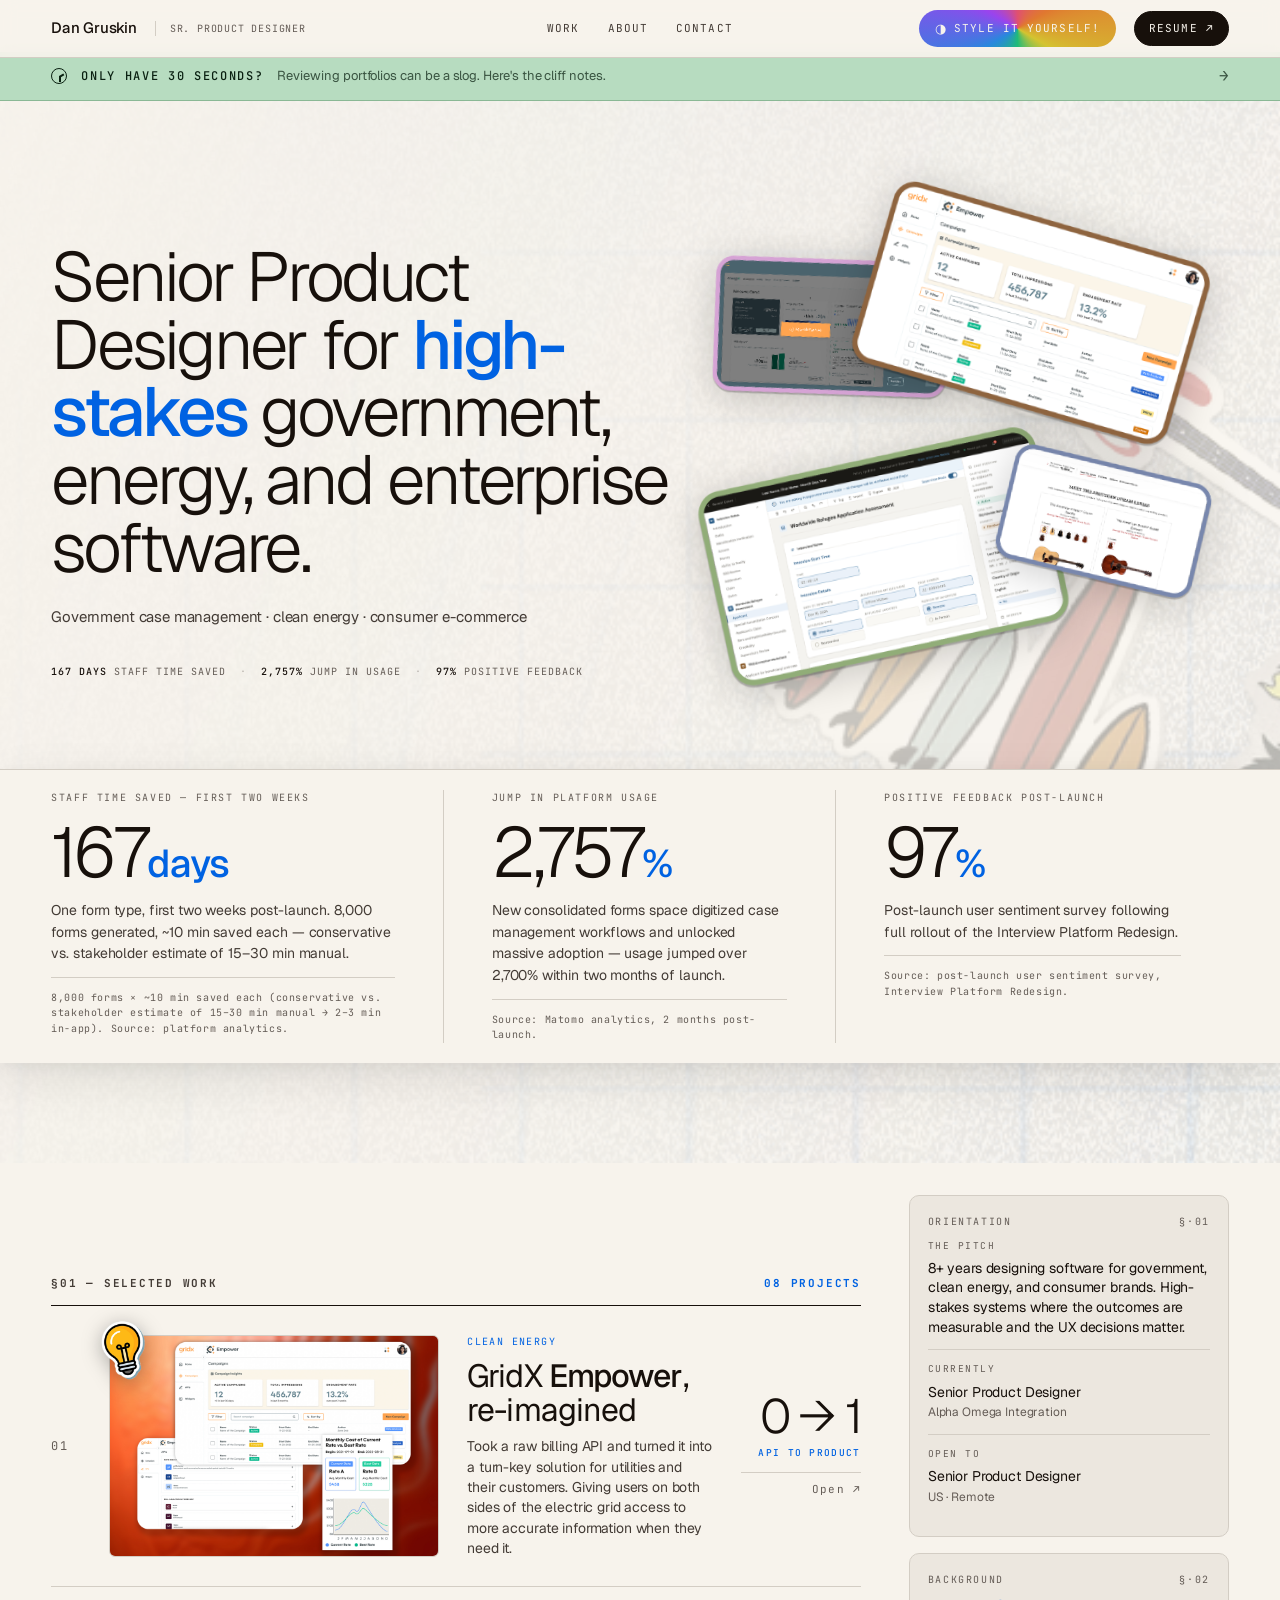
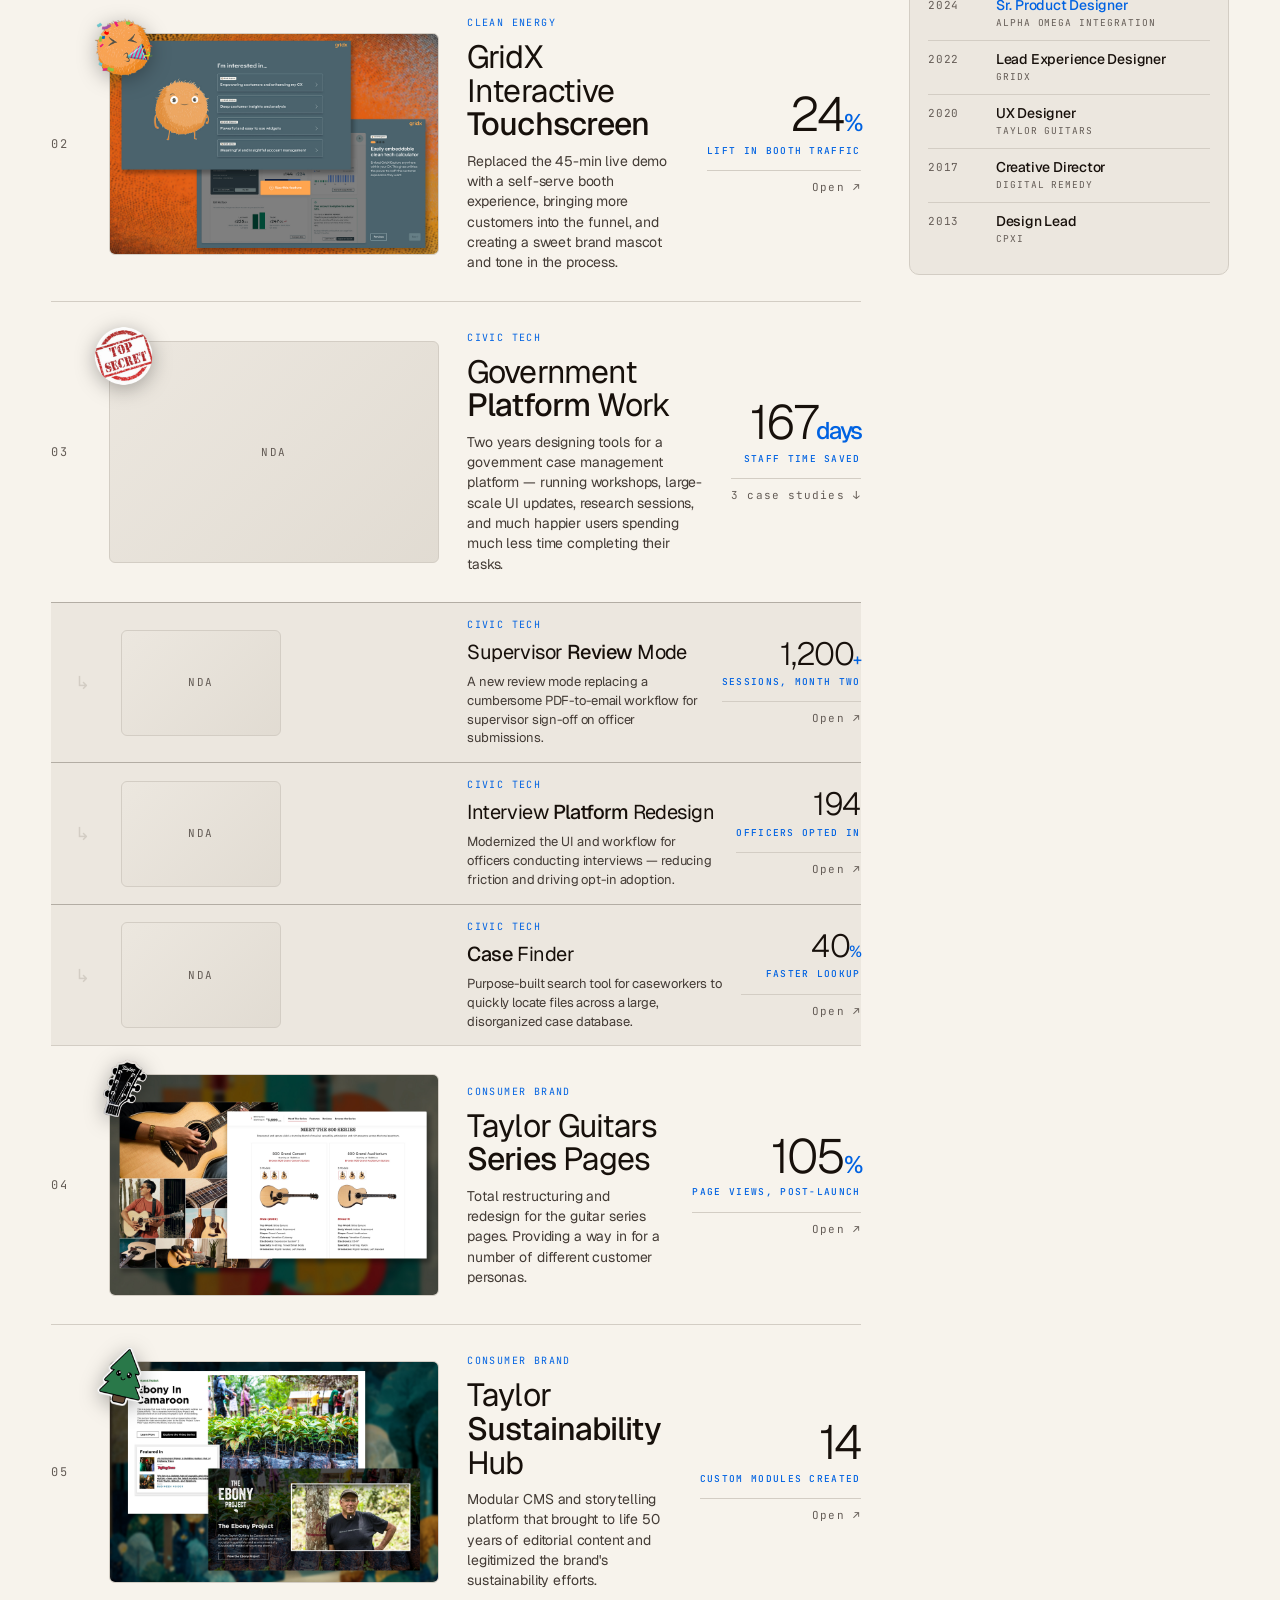
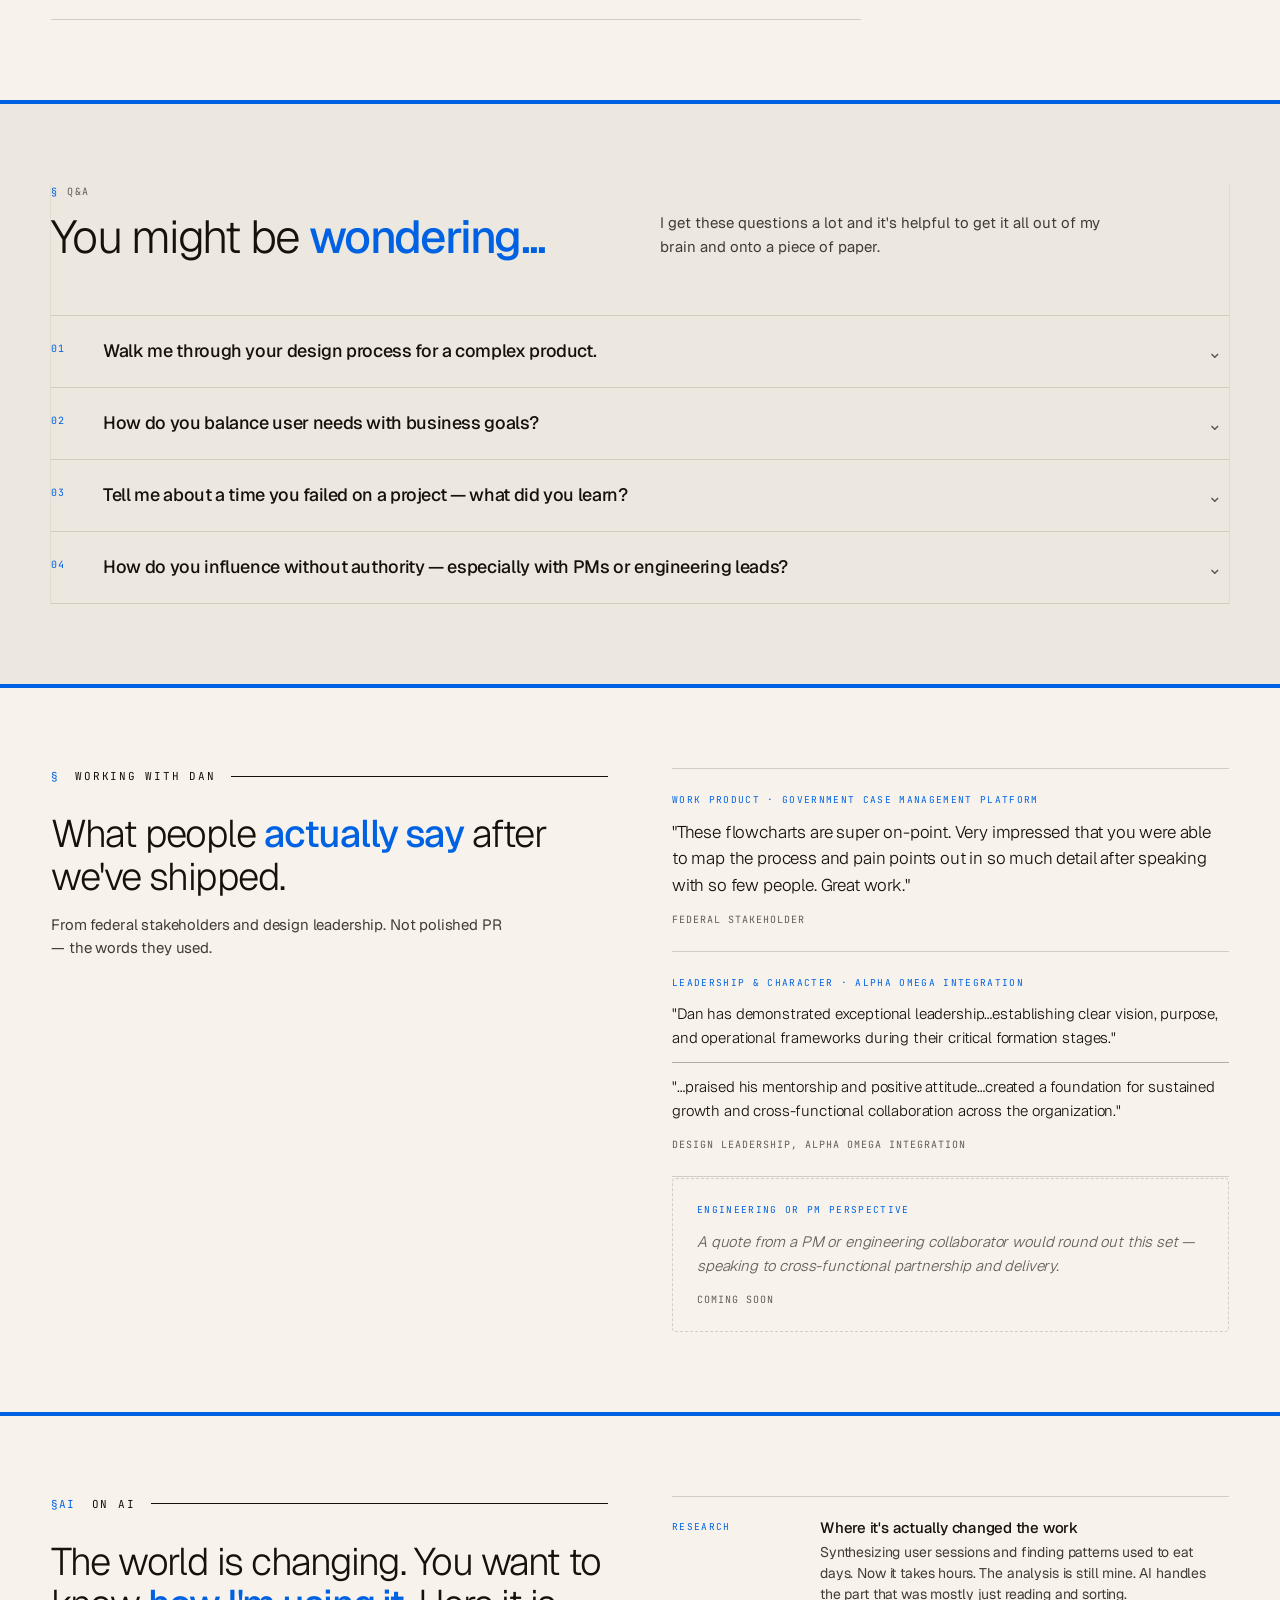
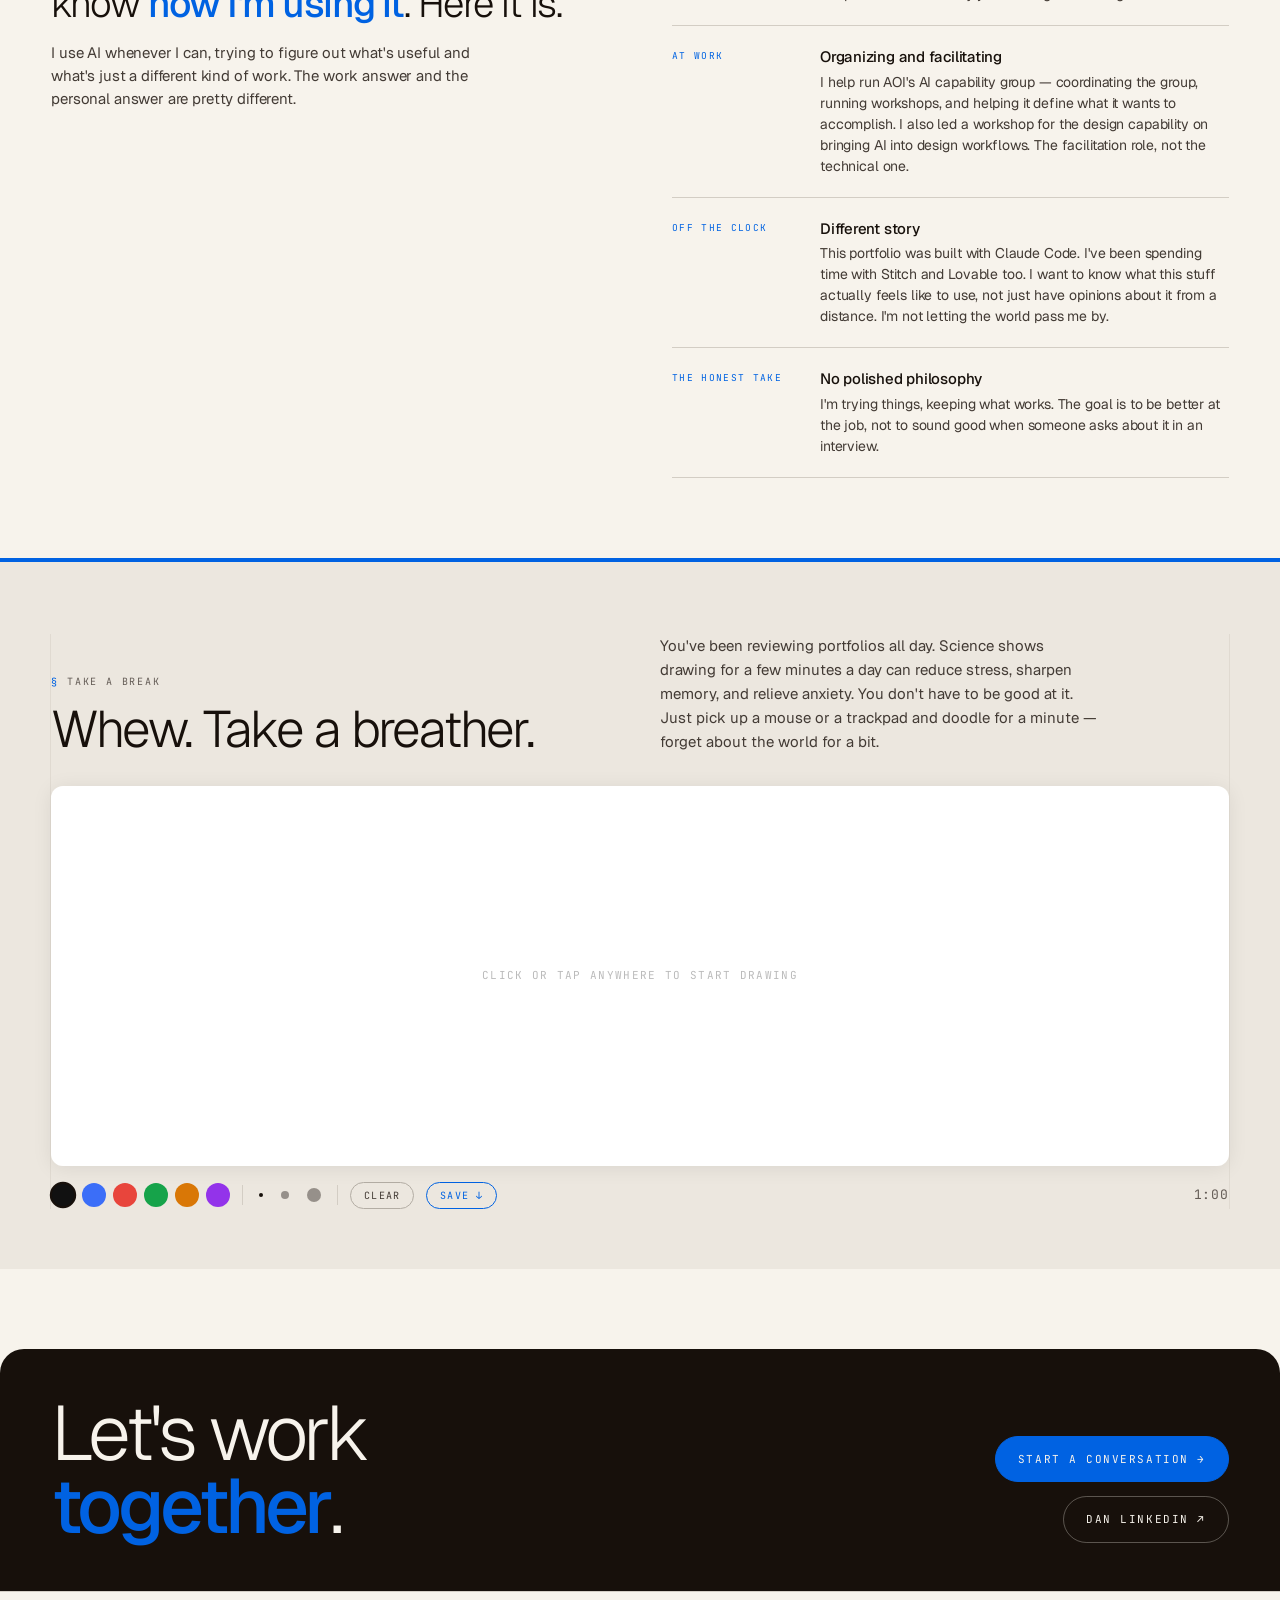
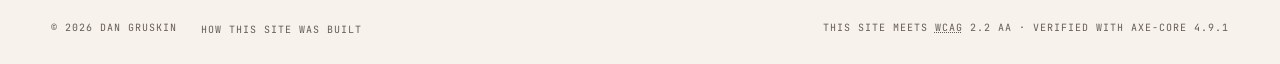
==== commit 77287334: "Phase 5: trust signals, WCAG 2.2 AA, and colophon - Add 'Working with Dan' testimonials section (bet" ====
--- a/index.html
+++ b/index.html
@@ -820,6 +820,96 @@
     }
 
     /* ============================================================
+       WORKING WITH DAN — TESTIMONIALS
+    ============================================================ */
+    .testimonials {
+      border-top: 4px solid var(--mark);
+      padding: 80px 0;
+    }
+    .testimonials-inner {
+      max-width: 1480px;
+      margin: 0 auto;
+      padding: 0 var(--pad);
+      display: grid;
+      grid-template-columns: 1fr 1fr;
+      gap: 64px;
+      align-items: start;
+    }
+    .testimonials-lede {
+      font-family: var(--sans);
+      font-weight: 300;
+      font-size: clamp(28px, 3vw, 44px);
+      letter-spacing: -0.04em;
+      line-height: 1.1;
+      color: var(--ink);
+      margin-bottom: 16px;
+    }
+    .testimonials-lede em { font-style: normal; font-weight: 500; color: var(--mark); }
+    .testimonials-sub {
+      font-size: 15px;
+      line-height: 1.55;
+      color: var(--ink-2);
+      letter-spacing: -0.01em;
+      max-width: 46ch;
+    }
+    .testimonial-list { display: flex; flex-direction: column; }
+    .testimonial-item {
+      padding: 24px 0;
+      border-bottom: 1px solid var(--rule);
+    }
+    .testimonial-item:first-child { border-top: 1px solid var(--rule); }
+    .testimonial-context {
+      font-family: var(--mono);
+      font-size: 9.5px;
+      letter-spacing: 0.14em;
+      text-transform: uppercase;
+      color: var(--mark);
+      margin-bottom: 12px;
+    }
+    .testimonial-quote {
+      font-family: var(--sans);
+      font-size: 15px;
+      font-weight: 300;
+      line-height: 1.6;
+      color: var(--ink);
+      letter-spacing: -0.01em;
+      margin: 0 0 4px;
+    }
+    .testimonial-quote + .testimonial-quote {
+      margin-top: 12px;
+      padding-top: 12px;
+      border-top: 1px solid var(--rule-2);
+    }
+    .testimonial-attribution {
+      font-family: var(--mono);
+      font-size: 10px;
+      letter-spacing: 0.1em;
+      text-transform: uppercase;
+      color: var(--ink-3);
+      margin-top: 14px;
+    }
+    .testimonial-item--featured .testimonial-quote {
+      font-size: 17px;
+      line-height: 1.55;
+    }
+    .testimonial-item--future {
+      padding: 24px;
+      border: 1px dashed var(--rule);
+      border-radius: 4px;
+      margin-top: 1px;
+    }
+    .testimonial-item--future .testimonial-quote {
+      color: var(--ink-3);
+      font-style: italic;
+    }
+    .testimonial-item--future .testimonial-attribution { color: var(--ink-3); }
+
+    @media (max-width: 600px) {
+      .testimonials-inner { grid-template-columns: 1fr; gap: 40px; }
+      .testimonials-lede { font-size: clamp(26px, 6vw, 36px); }
+    }
+
+    /* ============================================================
        DOODLE BREAK
     ============================================================ */
     .doodle-section {
@@ -904,8 +994,8 @@
     }
     .doodle-colors { display: flex; gap: 7px; align-items: center; }
     .doodle-color {
-      width: 16px;
-      height: 16px;
+      width: 24px;
+      height: 24px;
       border-radius: 50%;
       background: var(--dc);
       border: 2px solid transparent;
@@ -913,10 +1003,10 @@
       transition: transform .15s, border-color .15s;
       padding: 0;
     }
-    .doodle-color:hover { transform: scale(1.2); }
+    .doodle-color:hover { transform: scale(1.15); }
     .doodle-color.active {
       border-color: var(--ink);
-      transform: scale(1.15);
+      transform: scale(1.1);
     }
     .doodle-sizes { display: flex; gap: 10px; align-items: center; }
     .doodle-size {
@@ -982,6 +1072,7 @@
   </style>
 </head>
 <body>
+  <a class="skip-link" href="#work">Skip to main content</a>
 
   <header class="topbar">
     <div class="topbar-inner">
@@ -1342,6 +1433,45 @@
     </div>
   </section>
 
+  <section class="testimonials">
+    <div class="testimonials-inner">
+      <div>
+        <div class="section-eyebrow" style="margin-bottom: 28px;">
+          <span class="num">§</span>
+          <span class="label">Working with Dan</span>
+          <div class="rule"></div>
+        </div>
+        <p class="testimonials-lede">What people <em>actually say</em> after we've shipped.</p>
+        <p class="testimonials-sub">From federal stakeholders and design leadership. Not polished PR — the words they used.</p>
+      </div>
+      <div class="testimonial-list">
+
+        <!-- Featured: work-product quote, leads because it's specific and about output -->
+        <div class="testimonial-item testimonial-item--featured">
+          <div class="testimonial-context">Work product · Government case management platform</div>
+          <p class="testimonial-quote">"These flowcharts are super on-point. Very impressed that you were able to map the process and pain points out in so much detail after speaking with so few people. Great work."</p>
+          <div class="testimonial-attribution">Federal Stakeholder</div>
+        </div>
+
+        <!-- Combined B+C: leadership/character, same source — two pull-quotes, one entry -->
+        <div class="testimonial-item">
+          <div class="testimonial-context">Leadership &amp; character · Alpha Omega Integration</div>
+          <p class="testimonial-quote">"Dan has demonstrated exceptional leadership&hellip;establishing clear vision, purpose, and operational frameworks during their critical formation stages."</p>
+          <p class="testimonial-quote">"&hellip;praised his mentorship and positive attitude&hellip;created a foundation for sustained growth and cross-functional collaboration across the organization."</p>
+          <div class="testimonial-attribution">Design Leadership, Alpha Omega Integration</div>
+        </div>
+
+        <!-- Future slot: intentionally empty — rounds out the set when a PM/eng quote comes in -->
+        <div class="testimonial-item testimonial-item--future">
+          <div class="testimonial-context">Engineering or PM perspective</div>
+          <p class="testimonial-quote">A quote from a PM or engineering collaborator would round out this set — speaking to cross-functional partnership and delivery.</p>
+          <div class="testimonial-attribution">Coming soon</div>
+        </div>
+
+      </div>
+    </div>
+  </section>
+
   <section class="ai-use">
     <div class="ai-use-inner">
       <div>
@@ -1419,6 +1549,16 @@
       <a href="https://www.linkedin.com/in/daniel-gruskin-4a514965/" target="_blank">Dan LinkedIn ↗</a>
     </div>
   </section>
+
+  <footer class="site-footer">
+    <div class="site-footer-inner">
+      <span class="site-footer-copy">© 2026 Dan Gruskin</span>
+      <span class="site-footer-mid">
+        <a href="/colophon.html">How this site was built</a>
+      </span>
+      <span class="site-footer-a11y">This site meets <abbr title="Web Content Accessibility Guidelines">WCAG</abbr> 2.2 AA · Verified with axe-core 4.9.1</span>
+    </div>
+  </footer>
 
   <!-- 30-second tour modal — ported from the React version, vanilla. -->
   <div class="ts-backdrop" id="tour-backdrop" role="presentation" hidden>
@@ -1564,13 +1704,20 @@
        INTERVIEW Q&A — accordion
     ============================================================ */
     (function () {
-      document.querySelectorAll('.qa-trigger').forEach(function (trigger) {
+      document.querySelectorAll('.qa-item').forEach(function (item, i) {
+        var trigger = item.querySelector('.qa-trigger');
+        var body    = item.querySelector('.qa-body');
+        var panelId = 'qa-panel-' + (i + 1);
+        body.id = panelId;
+        body.setAttribute('aria-labelledby', 'qa-trigger-' + (i + 1));
+        trigger.id = 'qa-trigger-' + (i + 1);
+        trigger.setAttribute('aria-controls', panelId);
+
         trigger.addEventListener('click', function () {
-          var item   = trigger.closest('.qa-item');
           var isOpen = item.classList.contains('open');
-          document.querySelectorAll('.qa-item').forEach(function (i) {
-            i.classList.remove('open');
-            i.querySelector('.qa-trigger').setAttribute('aria-expanded', 'false');
+          document.querySelectorAll('.qa-item').forEach(function (j) {
+            j.classList.remove('open');
+            j.querySelector('.qa-trigger').setAttribute('aria-expanded', 'false');
           });
           if (!isOpen) {
             item.classList.add('open');
--- a/styles.css
+++ b/styles.css
@@ -9,7 +9,7 @@
   --paper-3: oklch(0.895 0.014 80);
   --ink:     oklch(0.180 0.015 60);
   --ink-2:   oklch(0.360 0.015 60);
-  --ink-3:   oklch(0.560 0.014 60);
+  --ink-3:   oklch(0.480 0.014 60);
   --rule:    oklch(0.850 0.014 80);
   --rule-2:  oklch(0.750 0.014 80);
   --mark:    oklch(0.520 0.220 254);
@@ -32,7 +32,7 @@
   --paper-3: oklch(0.905 0.012 85);
   --ink:     oklch(0.170 0.012 60);
   --ink-2:   oklch(0.350 0.012 60);
-  --ink-3:   oklch(0.560 0.010 60);
+  --ink-3:   oklch(0.480 0.010 60);
   --rule:    oklch(0.840 0.010 60);
   --rule-2:  oklch(0.760 0.010 60);
   --mark:    oklch(0.620 0.180 38);
@@ -400,3 +400,88 @@
   .closer .right { flex-direction: column; align-items: flex-start; }
   .closer .right a { font-size: 10px; padding: 12px 18px; }
 }
+
+/* ============================================================
+   SITE FOOTER
+   ============================================================ */
+.site-footer {
+  border-top: 1px solid var(--rule);
+  padding: 24px 0;
+}
+.site-footer-inner {
+  max-width: 1480px;
+  margin: 0 auto;
+  padding: 0 var(--pad);
+  display: flex;
+  align-items: center;
+  gap: 24px;
+  flex-wrap: wrap;
+}
+.site-footer-copy,
+.site-footer-a11y {
+  font-family: var(--mono);
+  font-size: 10px;
+  letter-spacing: 0.1em;
+  text-transform: uppercase;
+  color: var(--ink-3);
+}
+.site-footer-mid {
+  flex: 1;
+}
+.site-footer-mid a {
+  font-family: var(--mono);
+  font-size: 10px;
+  letter-spacing: 0.1em;
+  text-transform: uppercase;
+  color: var(--ink-3);
+  text-decoration: none;
+}
+.site-footer-mid a:hover { color: var(--mark); }
+
+@media (max-width: 600px) {
+  .site-footer-inner { flex-direction: column; align-items: flex-start; gap: 8px; }
+}
+
+/* ============================================================
+   ACCESSIBILITY — GLOBAL
+   ============================================================ */
+
+/* Visible focus ring for keyboard nav — uses mark colour across all themes */
+:focus-visible {
+  outline: 2px solid var(--mark);
+  outline-offset: 3px;
+  border-radius: 2px;
+}
+/* Remove default outline when :focus-visible is supported (pointer users won't see rings) */
+:focus:not(:focus-visible) { outline: none; }
+
+/* Skip-to-content link for screen readers / keyboard users */
+.skip-link {
+  position: absolute;
+  top: -100%;
+  left: var(--pad);
+  z-index: 1000;
+  background: var(--mark);
+  color: var(--paper);
+  font-family: var(--mono);
+  font-size: 11px;
+  letter-spacing: 0.1em;
+  text-transform: uppercase;
+  padding: 10px 18px;
+  border-radius: 0 0 4px 4px;
+  text-decoration: none;
+  transition: top 0.1s;
+}
+.skip-link:focus { top: 0; }
+
+/* Reduced-motion: disable decorative animations, keep functional transitions */
+@media (prefers-reduced-motion: reduce) {
+  *,
+  *::before,
+  *::after {
+    animation-duration: 0.01ms !important;
+    animation-iteration-count: 1 !important;
+    transition-duration: 0.01ms !important;
+    scroll-behavior: auto !important;
+  }
+}
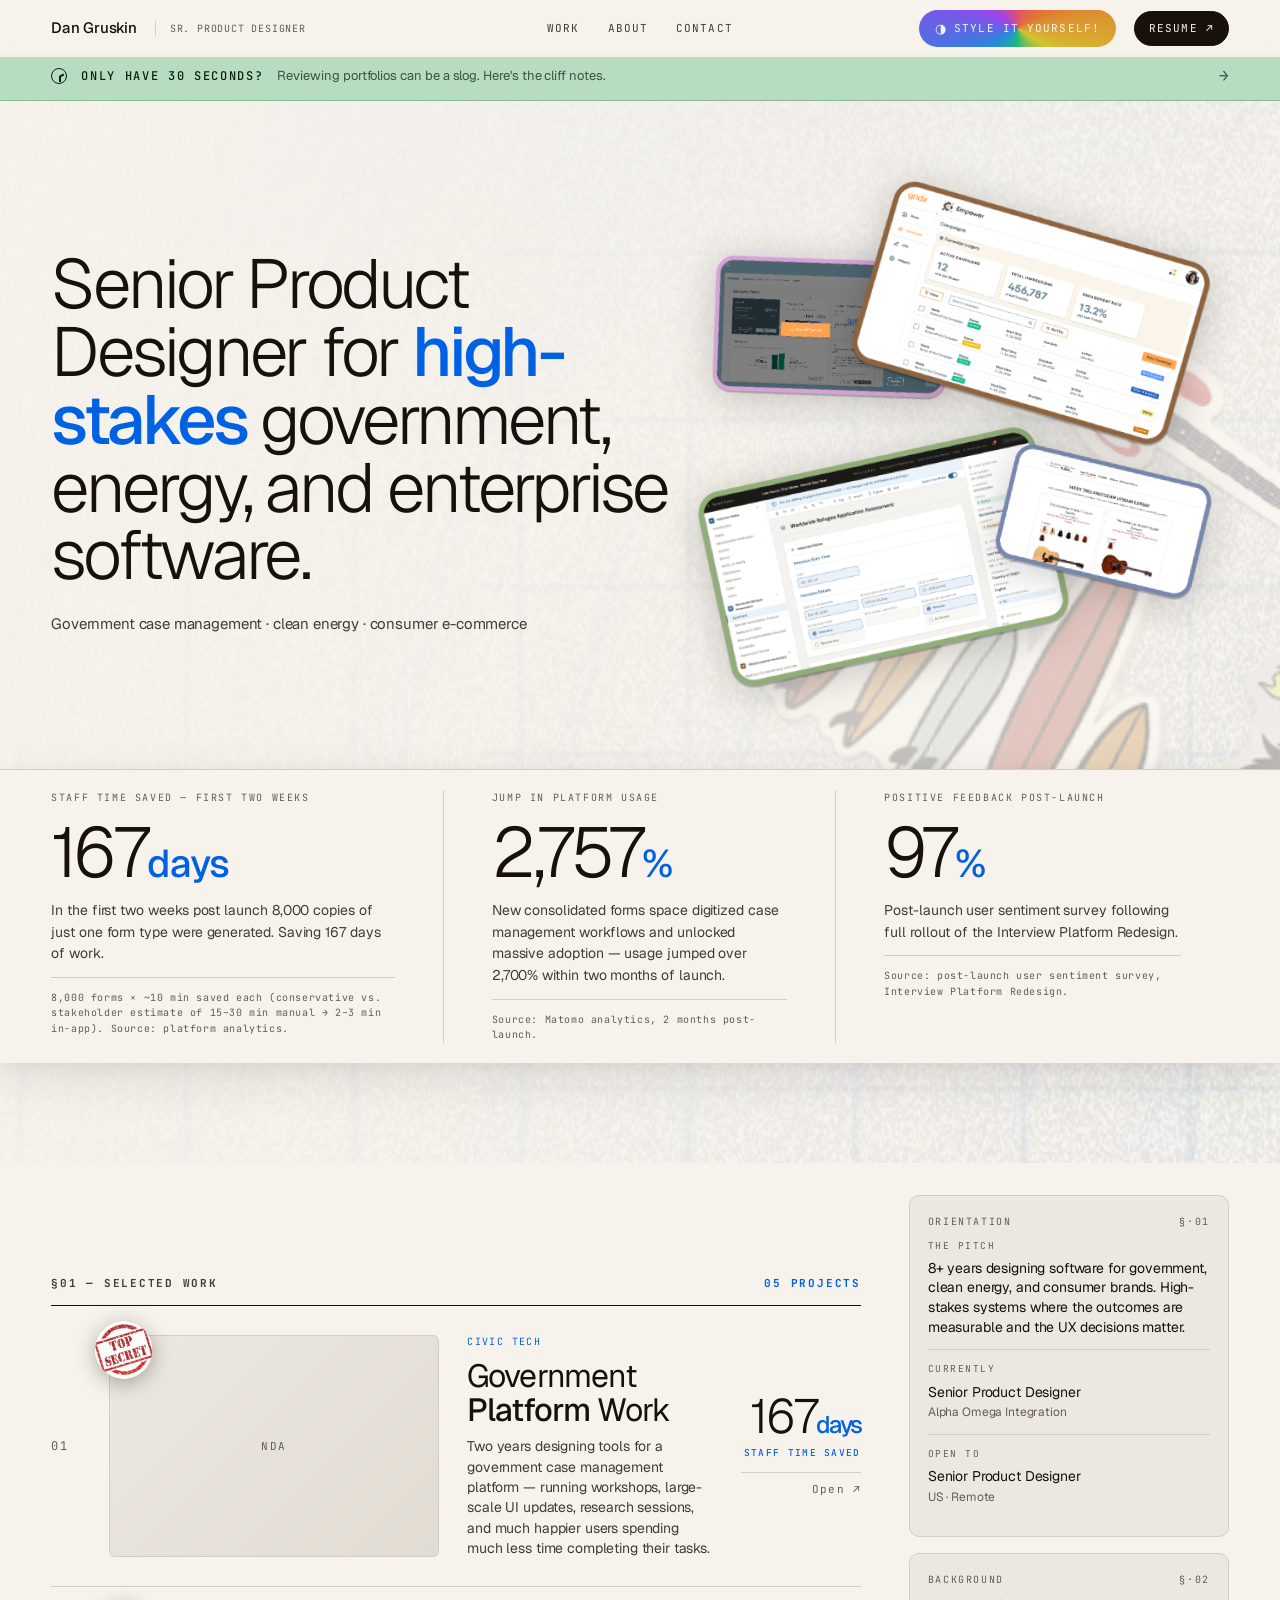
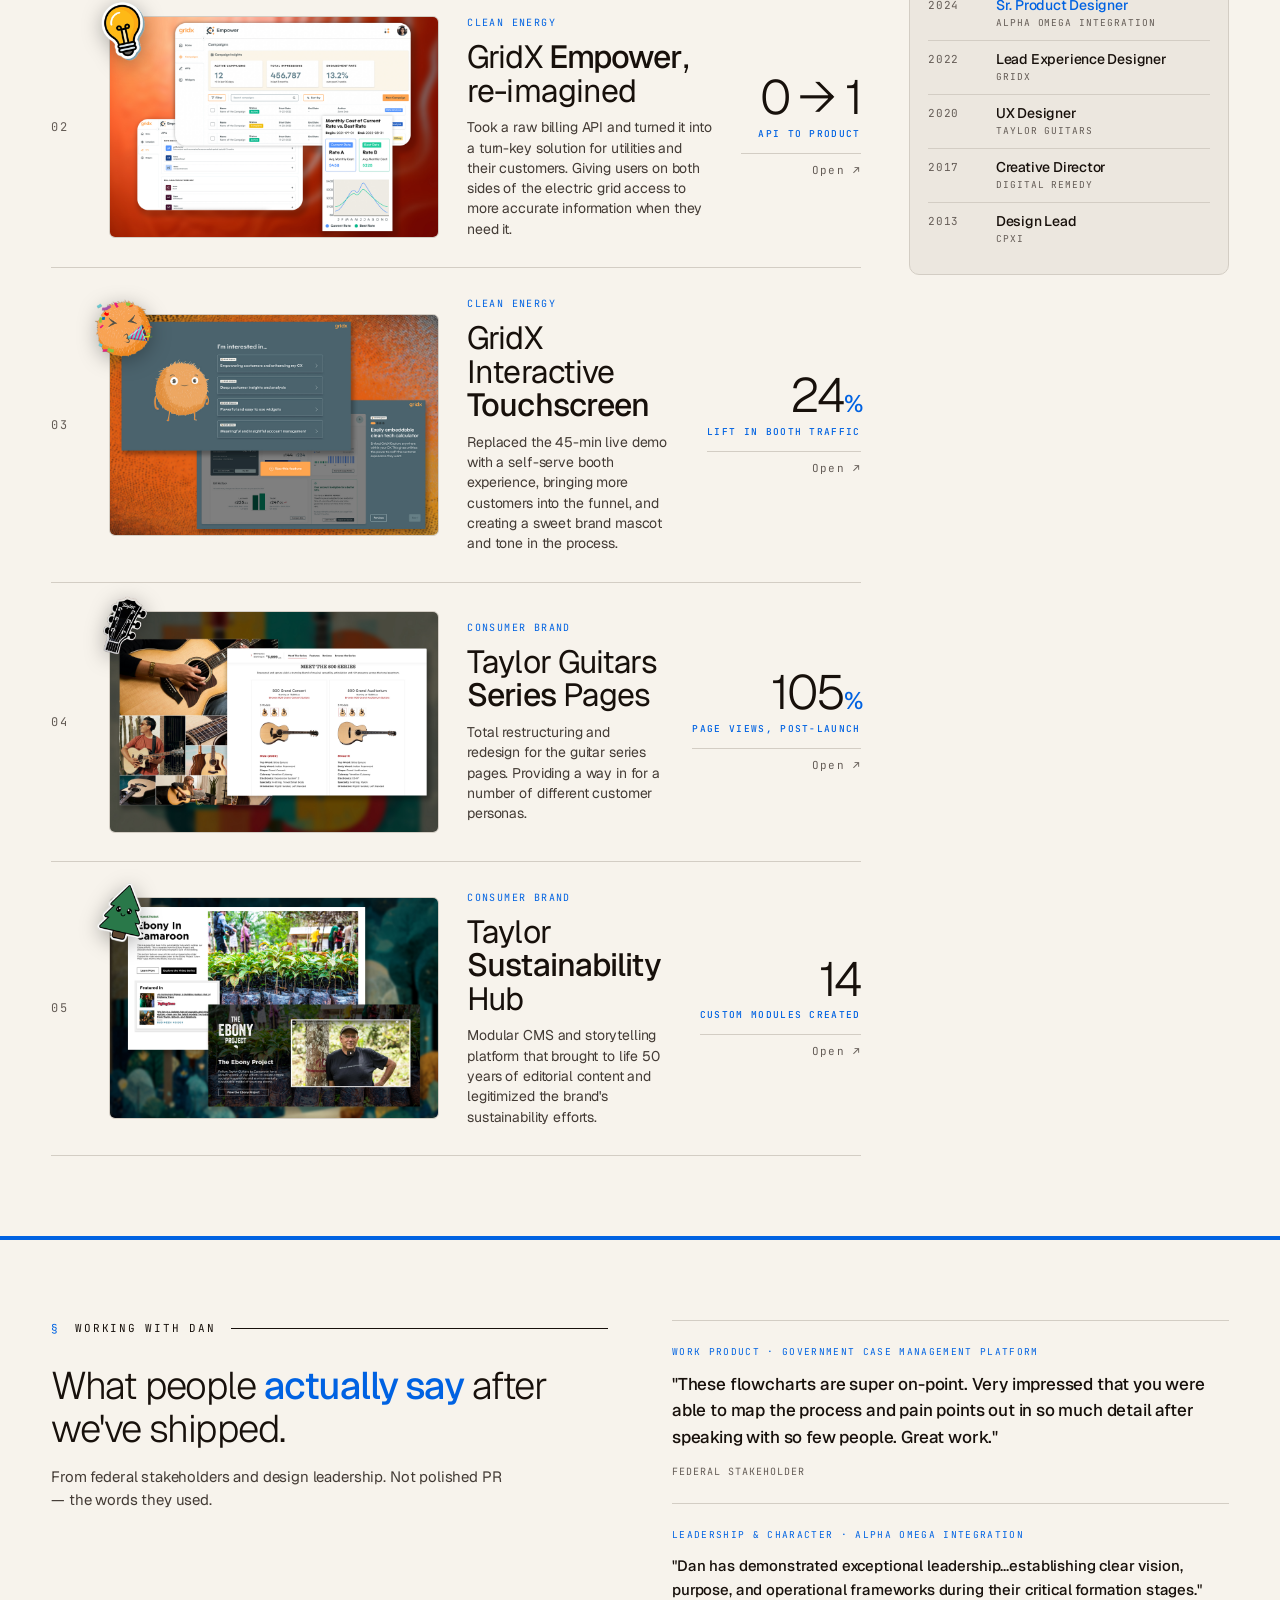
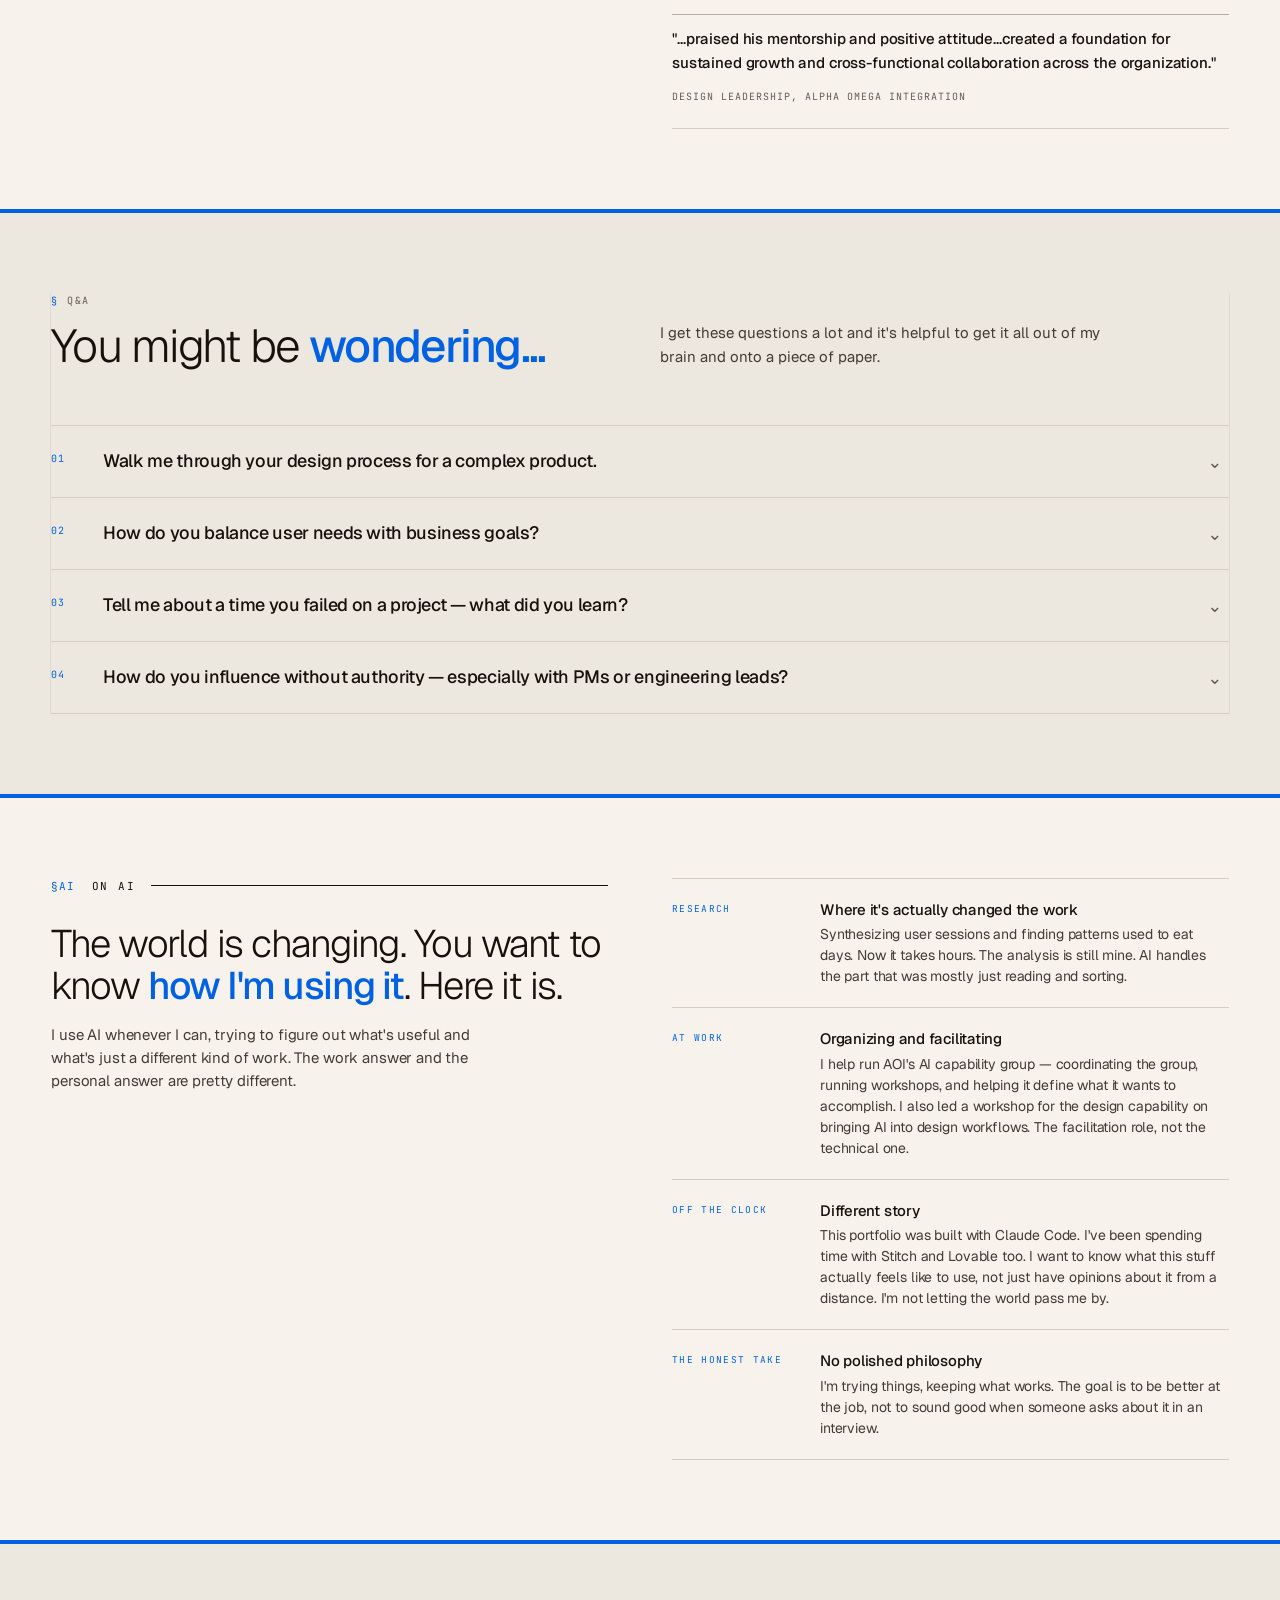
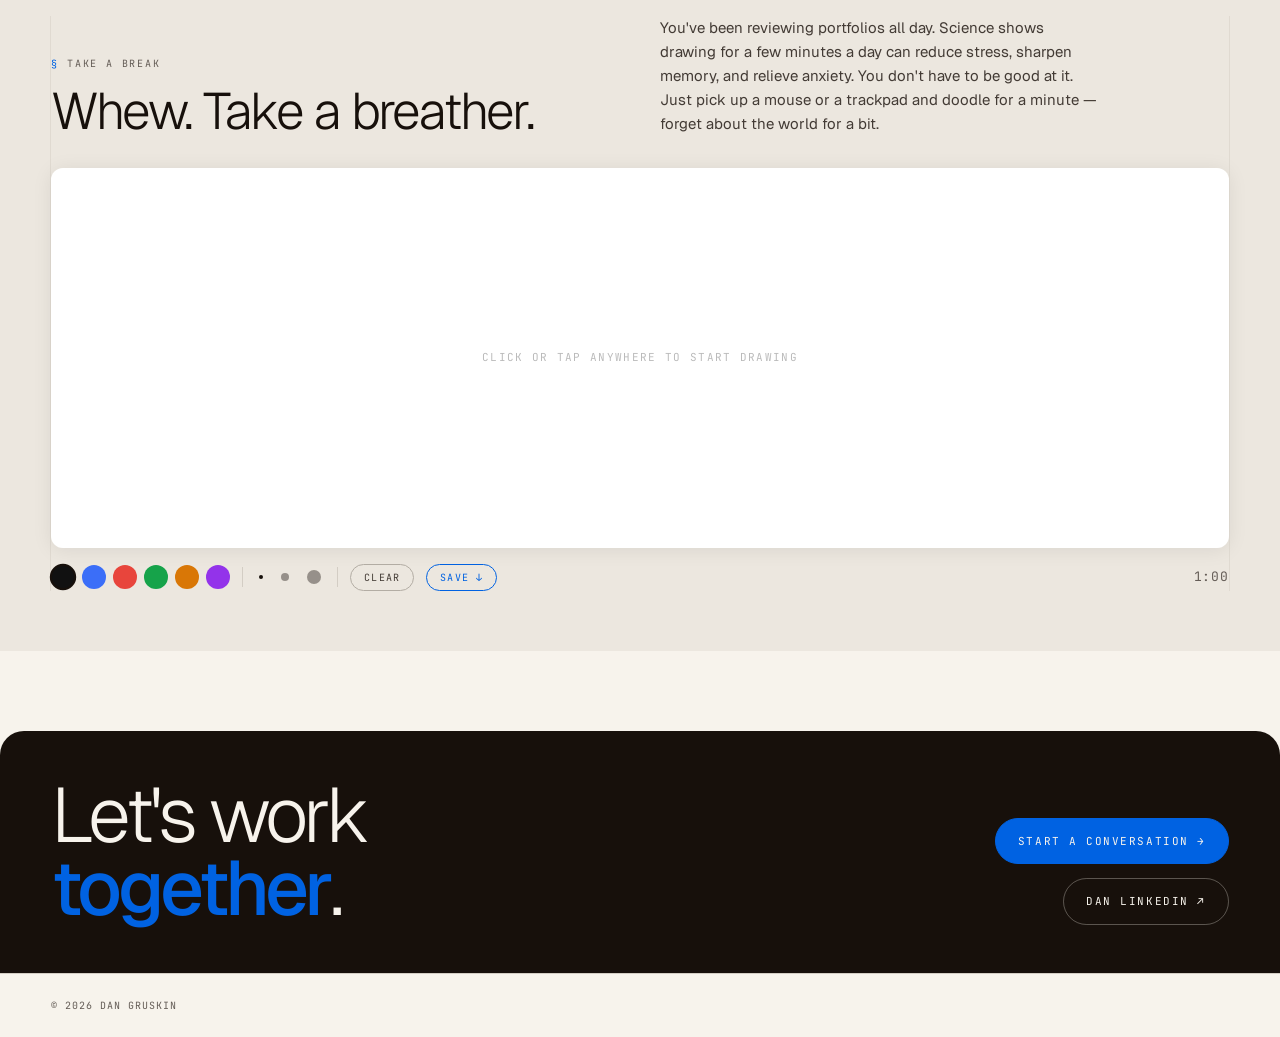
==== commit 848287f5: "Homepage reorder, govt platform work overview, and UI polish - Government platform work moved to fir" ====
--- a/index.html
+++ b/index.html
@@ -869,7 +869,7 @@
     .testimonial-quote {
       font-family: var(--sans);
       font-size: 15px;
-      font-weight: 300;
+      font-weight: 500;
       line-height: 1.6;
       color: var(--ink);
       letter-spacing: -0.01em;
@@ -1117,11 +1117,6 @@
         <h1>Senior Product Designer for <em>high-stakes</em> government, energy, and enterprise software.</h1>
         <p class="hero-sub">Government case management · clean energy · consumer e-commerce</p>
         <div class="hero-proof-strip">
-          <span><strong>167 days</strong> staff time saved</span>
-          <span class="hero-proof-sep" aria-hidden="true">·</span>
-          <span><strong>2,757%</strong> jump in usage</span>
-          <span class="hero-proof-sep" aria-hidden="true">·</span>
-          <span><strong>97%</strong> positive feedback</span>
         </div>
       </div>
       <div class="hero-right">
@@ -1156,7 +1151,7 @@
         <div class="hs-col">
           <div class="hs-label">Staff time saved — first two weeks</div>
           <div class="hs-number">167<span class="hs-unit">days</span></div>
-          <p class="hs-desc">One form type, first two weeks post-launch. 8,000 forms generated, ~10 min saved each — conservative vs. stakeholder estimate of 15–30 min manual.</p>
+          <p class="hs-desc">In the first two weeks post launch 8,000 copies of just one form type were generated. Saving 167 days of work.</p>
           <p class="metric-note">8,000 forms × ~10 min saved each (conservative vs. stakeholder estimate of 15–30 min manual → 2–3 min in-app). Source: platform analytics.</p>
         </div>
         <div class="hs-col">
@@ -1178,10 +1173,24 @@
   <main class="index-grid" id="work">
 
     <section class="ledger" id="work">
-      <h2><span>§01 — Selected work</span><span class="count">08 projects</span></h2>
+      <h2><span>§01 — Selected work</span><span class="count">05 projects</span></h2>
+
+      <a class="l-row" href="case-study.html?slug=civic-platform">
+        <span class="l-num">01</span>
+        <div class="l-thumb-wrap">
+          <div class="l-thumb placeholder">NDA</div>
+          <img class="l-stamp" src="img/homepage/top-secret.png" alt="" />
+        </div>
+        <div class="l-title">
+          <span class="cat">Civic Tech</span>
+          <span class="tt">Government <em>Platform</em> Work</span>
+          <p class="l-blurb">Two years designing tools for a government case management platform — running workshops, large-scale UI updates, research sessions, and much happier users spending much less time completing their tasks.</p>
+        </div>
+        <div class="l-metric"><span class="n">167<span class="u">days</span></span><div class="sub">Staff time saved</div><span class="l-arrow">Open ↗</span></div>
+      </a>
 
       <a class="l-row" href="case-study.html?slug=gridx-empower">
-        <span class="l-num">01</span>
+        <span class="l-num">02</span>
         <div class="l-thumb-wrap">
           <img class="l-thumb" src="img/thumbnails/empower-thumbnails.jpg" alt="" />
           <img class="l-stamp" src="img/homepage/lightbulb.png" alt="" />
@@ -1195,7 +1204,7 @@
       </a>
 
       <a class="l-row" href="case-study.html?slug=gridx-touchscreen">
-        <span class="l-num">02</span>
+        <span class="l-num">03</span>
         <div class="l-thumb-wrap">
           <img class="l-thumb" src="img/thumbnails/gridx-touchscreen-thumbnails.jpg" alt="" loading="lazy" />
           <img class="l-stamp" src="img/homepage/deci.png" alt="" loading="lazy" />
@@ -1207,60 +1216,6 @@
         </div>
         <div class="l-metric"><span class="n">24<span class="u">%</span></span><div class="sub">Lift in booth traffic</div><span class="l-arrow">Open ↗</span></div>
       </a>
-
-      <div class="l-hub">
-        <a class="l-row l-row--hub" href="case-study.html?slug=civic-platform">
-          <span class="l-num">03</span>
-          <div class="l-thumb-wrap">
-            <div class="l-thumb placeholder">NDA</div>
-            <img class="l-stamp" src="img/homepage/top-secret.png" alt="" />
-          </div>
-          <div class="l-title">
-            <span class="cat">Civic Tech</span>
-            <span class="tt">Government <em>Platform</em> Work</span>
-            <p class="l-blurb">Two years designing tools for a government case management platform — running workshops, large-scale UI updates, research sessions, and much happier users spending much less time completing their tasks.</p>
-          </div>
-          <div class="l-metric"><span class="n">167<span class="u">days</span></span><div class="sub">Staff time saved</div><span class="l-arrow">3 case studies ↓</span></div>
-        </a>
-        <div class="l-sub-group">
-          <a class="l-row l-row--sub" href="case-study.html?slug=supervisor-review">
-            <span class="l-num">↳</span>
-            <div class="l-thumb-wrap">
-              <div class="l-thumb placeholder">NDA</div>
-            </div>
-            <div class="l-title">
-              <span class="cat">Civic Tech</span>
-              <span class="tt">Supervisor <em>Review</em> Mode</span>
-              <p class="l-blurb">A new review mode replacing a cumbersome PDF-to-email workflow for supervisor sign-off on officer submissions.</p>
-            </div>
-            <div class="l-metric"><span class="n">1,200<span class="u">+</span></span><div class="sub">Sessions, month two</div><span class="l-arrow">Open ↗</span></div>
-          </a>
-          <a class="l-row l-row--sub" href="case-study.html?slug=interview-platform">
-            <span class="l-num">↳</span>
-            <div class="l-thumb-wrap">
-              <div class="l-thumb placeholder">NDA</div>
-            </div>
-            <div class="l-title">
-              <span class="cat">Civic Tech</span>
-              <span class="tt">Interview <em>Platform</em> Redesign</span>
-              <p class="l-blurb">Modernized the UI and workflow for officers conducting interviews — reducing friction and driving opt-in adoption.</p>
-            </div>
-            <div class="l-metric"><span class="n">194</span><div class="sub">Officers opted in</div><span class="l-arrow">Open ↗</span></div>
-          </a>
-          <a class="l-row l-row--sub" href="case-study.html?slug=case-finder">
-            <span class="l-num">↳</span>
-            <div class="l-thumb-wrap">
-              <div class="l-thumb placeholder">NDA</div>
-            </div>
-            <div class="l-title">
-              <span class="cat">Civic Tech</span>
-              <span class="tt"><em>Case</em> Finder</span>
-              <p class="l-blurb">Purpose-built search tool for caseworkers to quickly locate files across a large, disorganized case database.</p>
-            </div>
-            <div class="l-metric"><span class="n">40<span class="u">%</span></span><div class="sub">Faster lookup</div><span class="l-arrow">Open ↗</span></div>
-          </a>
-        </div>
-      </div>
 
       <a class="l-row" href="case-study.html?slug=taylor-series">
         <span class="l-num">04</span>
@@ -1330,6 +1285,38 @@
   <!-- ============================================================
        INTERVIEW Q&A
   ============================================================ -->
+  <section class="testimonials">
+    <div class="testimonials-inner">
+      <div>
+        <div class="section-eyebrow" style="margin-bottom: 28px;">
+          <span class="num">§</span>
+          <span class="label">Working with Dan</span>
+          <div class="rule"></div>
+        </div>
+        <p class="testimonials-lede">What people <em>actually say</em> after we've shipped.</p>
+        <p class="testimonials-sub">From federal stakeholders and design leadership. Not polished PR — the words they used.</p>
+      </div>
+      <div class="testimonial-list">
+
+        <!-- Featured: work-product quote, leads because it's specific and about output -->
+        <div class="testimonial-item testimonial-item--featured">
+          <div class="testimonial-context">Work product · Government case management platform</div>
+          <p class="testimonial-quote">"These flowcharts are super on-point. Very impressed that you were able to map the process and pain points out in so much detail after speaking with so few people. Great work."</p>
+          <div class="testimonial-attribution">Federal Stakeholder</div>
+        </div>
+
+        <!-- Combined B+C: leadership/character, same source — two pull-quotes, one entry -->
+        <div class="testimonial-item">
+          <div class="testimonial-context">Leadership &amp; character · Alpha Omega Integration</div>
+          <p class="testimonial-quote">"Dan has demonstrated exceptional leadership&hellip;establishing clear vision, purpose, and operational frameworks during their critical formation stages."</p>
+          <p class="testimonial-quote">"&hellip;praised his mentorship and positive attitude&hellip;created a foundation for sustained growth and cross-functional collaboration across the organization."</p>
+          <div class="testimonial-attribution">Design Leadership, Alpha Omega Integration</div>
+        </div>
+
+      </div>
+    </div>
+  </section>
+
   <section class="qa-section">
     <div class="shell">
       <div class="qa-header">
@@ -1433,45 +1420,6 @@
     </div>
   </section>
 
-  <section class="testimonials">
-    <div class="testimonials-inner">
-      <div>
-        <div class="section-eyebrow" style="margin-bottom: 28px;">
-          <span class="num">§</span>
-          <span class="label">Working with Dan</span>
-          <div class="rule"></div>
-        </div>
-        <p class="testimonials-lede">What people <em>actually say</em> after we've shipped.</p>
-        <p class="testimonials-sub">From federal stakeholders and design leadership. Not polished PR — the words they used.</p>
-      </div>
-      <div class="testimonial-list">
-
-        <!-- Featured: work-product quote, leads because it's specific and about output -->
-        <div class="testimonial-item testimonial-item--featured">
-          <div class="testimonial-context">Work product · Government case management platform</div>
-          <p class="testimonial-quote">"These flowcharts are super on-point. Very impressed that you were able to map the process and pain points out in so much detail after speaking with so few people. Great work."</p>
-          <div class="testimonial-attribution">Federal Stakeholder</div>
-        </div>
-
-        <!-- Combined B+C: leadership/character, same source — two pull-quotes, one entry -->
-        <div class="testimonial-item">
-          <div class="testimonial-context">Leadership &amp; character · Alpha Omega Integration</div>
-          <p class="testimonial-quote">"Dan has demonstrated exceptional leadership&hellip;establishing clear vision, purpose, and operational frameworks during their critical formation stages."</p>
-          <p class="testimonial-quote">"&hellip;praised his mentorship and positive attitude&hellip;created a foundation for sustained growth and cross-functional collaboration across the organization."</p>
-          <div class="testimonial-attribution">Design Leadership, Alpha Omega Integration</div>
-        </div>
-
-        <!-- Future slot: intentionally empty — rounds out the set when a PM/eng quote comes in -->
-        <div class="testimonial-item testimonial-item--future">
-          <div class="testimonial-context">Engineering or PM perspective</div>
-          <p class="testimonial-quote">A quote from a PM or engineering collaborator would round out this set — speaking to cross-functional partnership and delivery.</p>
-          <div class="testimonial-attribution">Coming soon</div>
-        </div>
-
-      </div>
-    </div>
-  </section>
-
   <section class="ai-use">
     <div class="ai-use-inner">
       <div>
@@ -1553,10 +1501,6 @@
   <footer class="site-footer">
     <div class="site-footer-inner">
       <span class="site-footer-copy">© 2026 Dan Gruskin</span>
-      <span class="site-footer-mid">
-        <a href="/colophon.html">How this site was built</a>
-      </span>
-      <span class="site-footer-a11y">This site meets <abbr title="Web Content Accessibility Guidelines">WCAG</abbr> 2.2 AA · Verified with axe-core 4.9.1</span>
     </div>
   </footer>
 
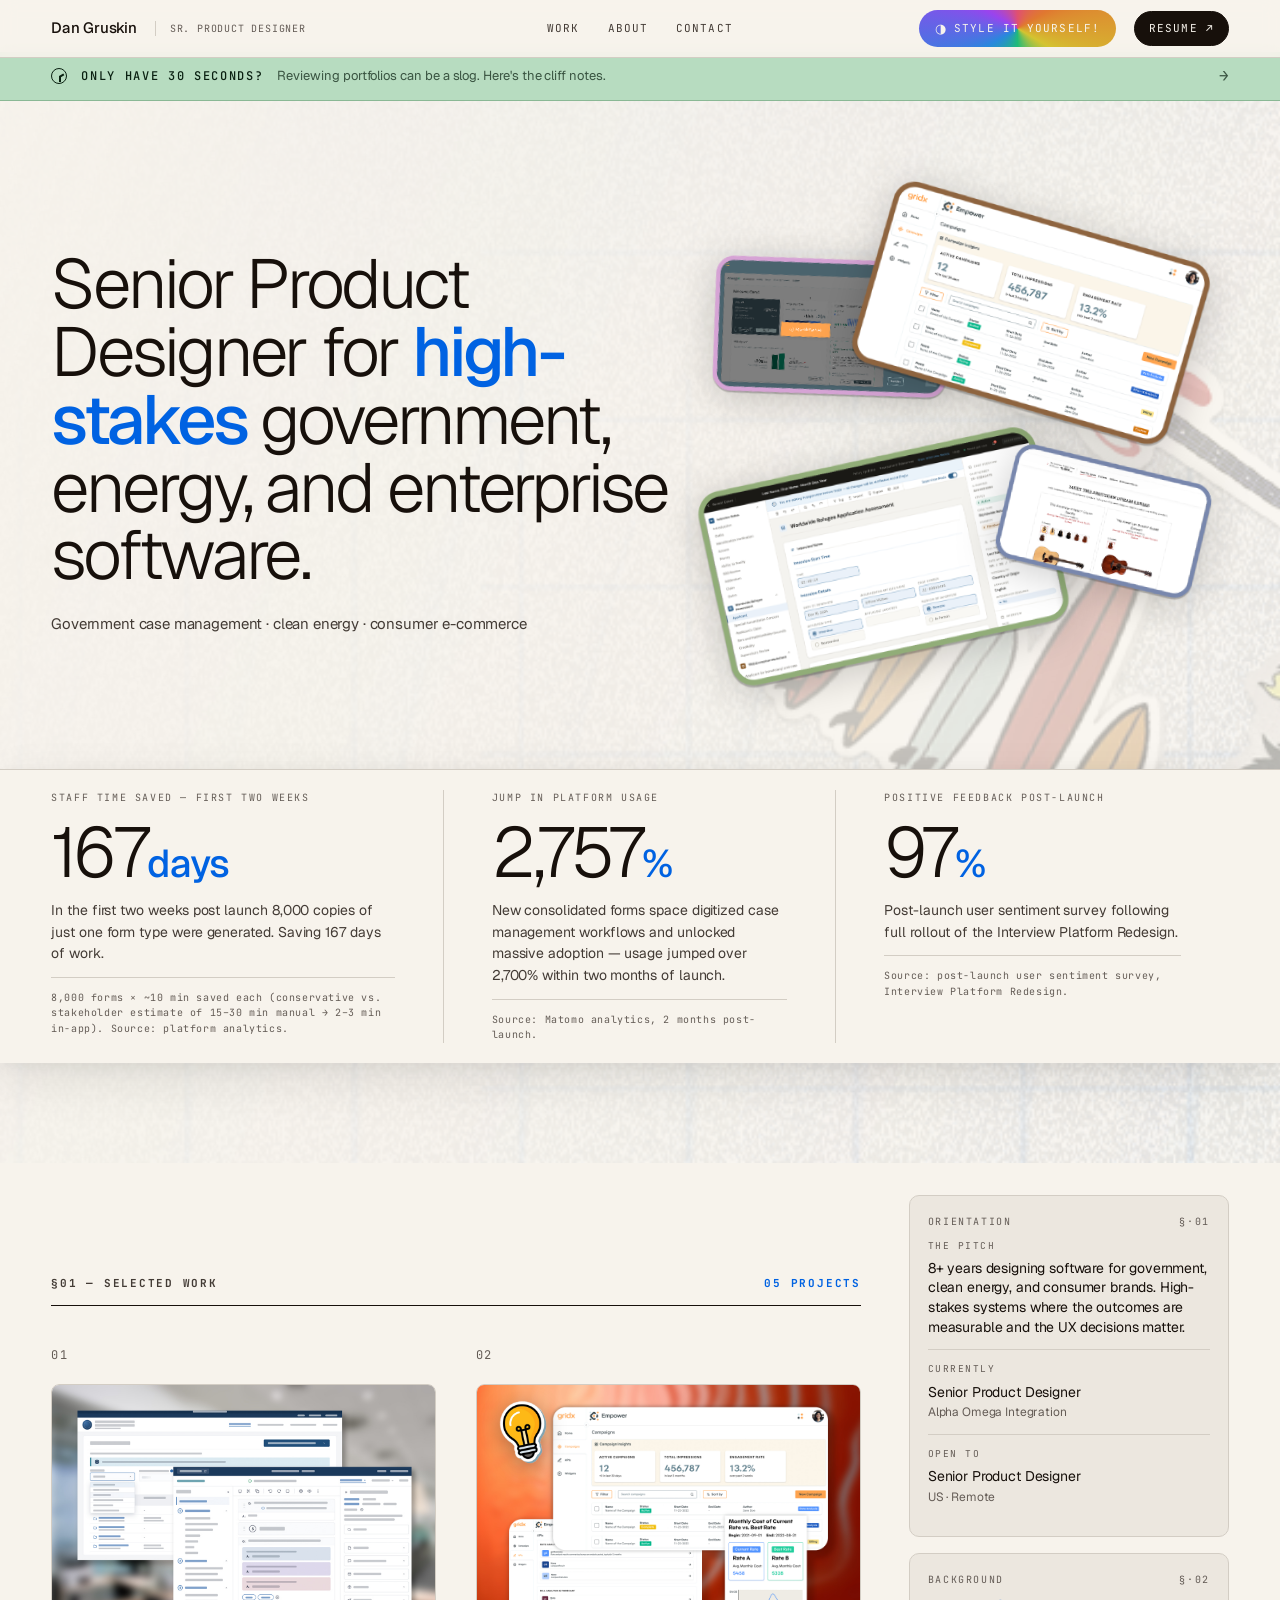
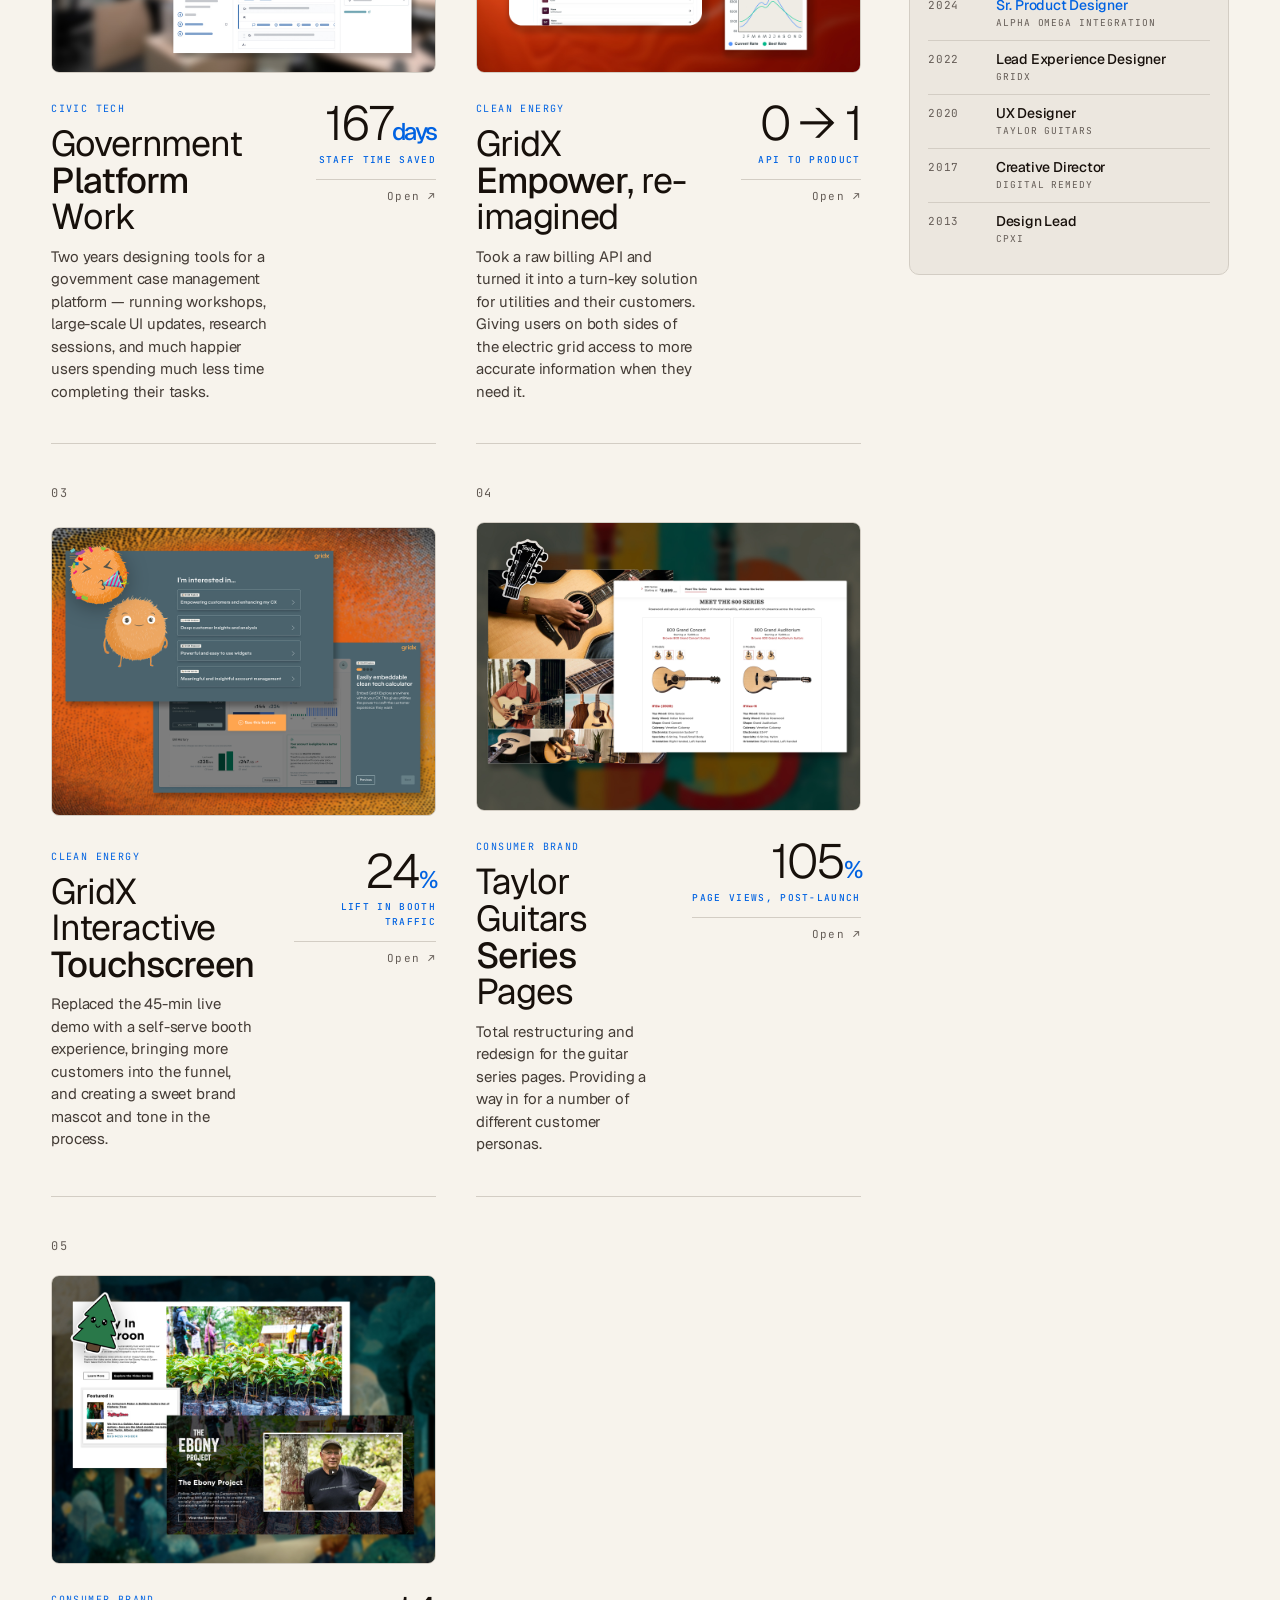
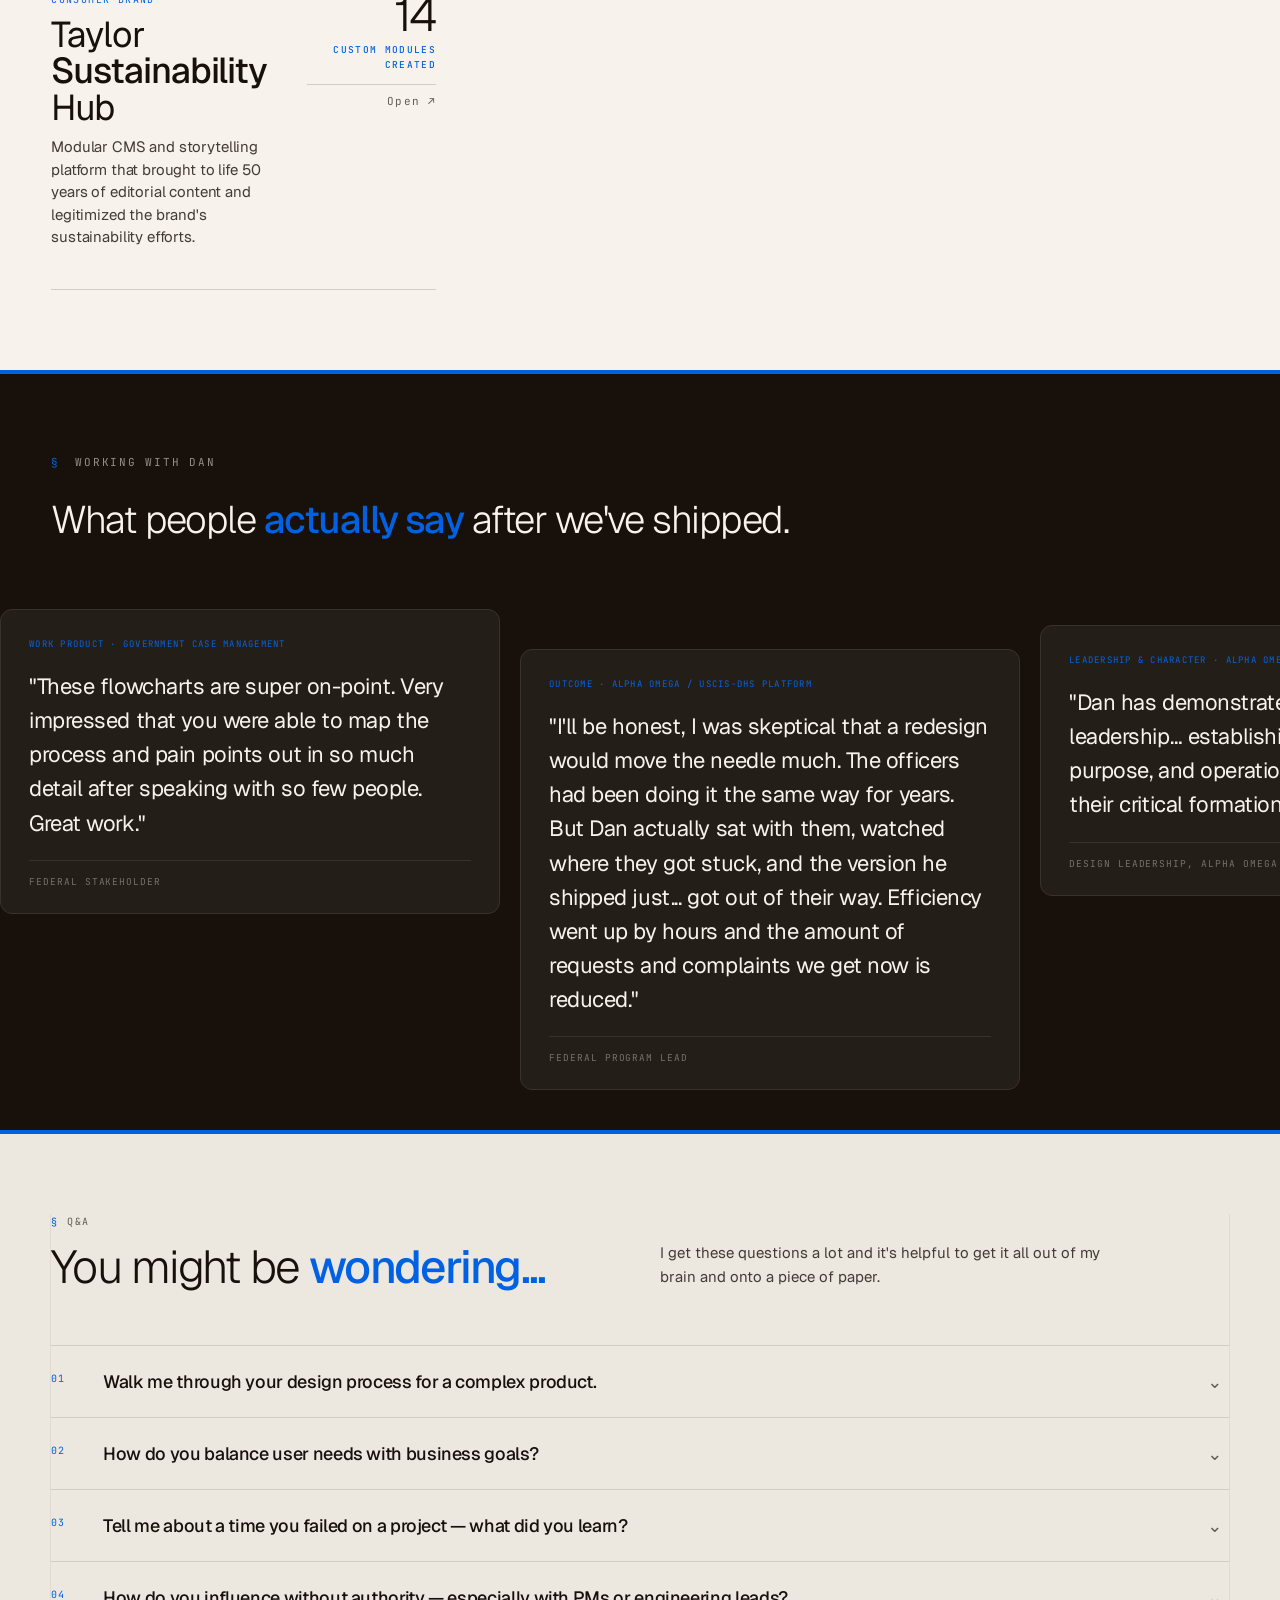
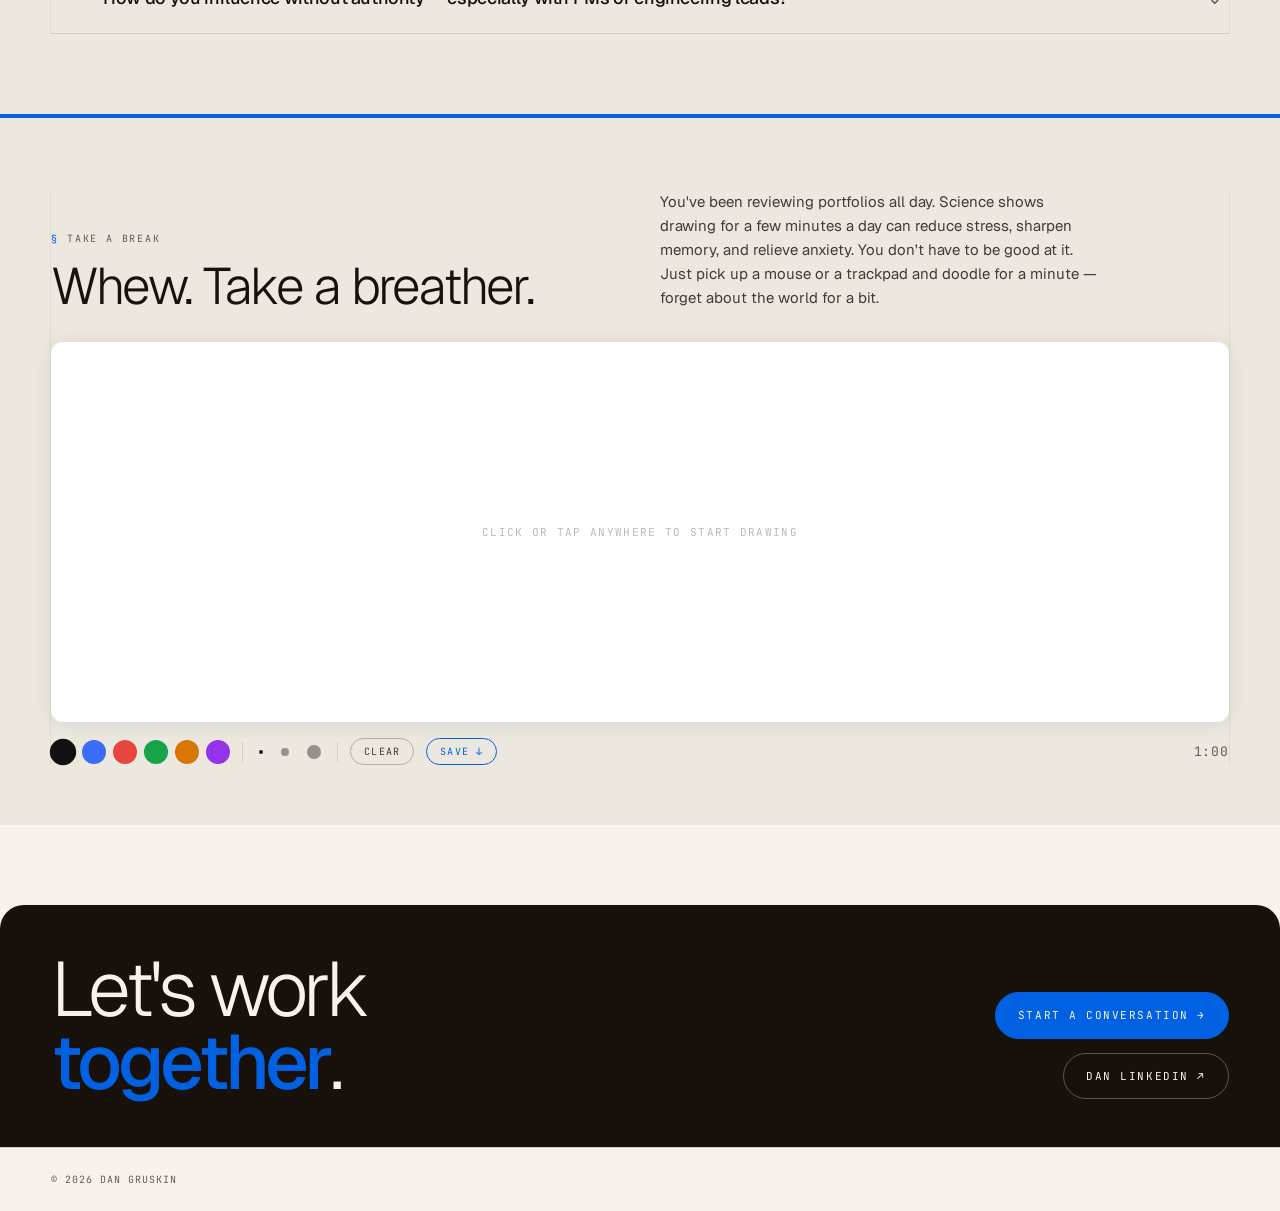
==== commit 3c04388e: "Redesign homepage project rows to 2-col vertical card layout + scrolling quote section - Project row" ====
--- a/index.html
+++ b/index.html
@@ -173,10 +173,12 @@
     }
 
     .ledger {
-      display: flex;
-      flex-direction: column;
+      display: grid;
+      grid-template-columns: 1fr 1fr;
+      column-gap: 40px;
     }
     .ledger > h2 {
+      grid-column: 1 / -1;
       font-family: var(--mono);
       font-size: 11px;
       letter-spacing: 0.16em;
@@ -191,10 +193,13 @@
 
     .l-row {
       display: grid;
-      grid-template-columns: 30px 330px 1fr auto;
-      gap: 28px;
-      align-items: center;
-      padding: 28px 0;
+      grid-template-columns: 1fr auto;
+      grid-template-areas:
+        "num  num"
+        "thumb thumb"
+        "title metric";
+      column-gap: 40px;
+      padding: 40px 0;
       border-bottom: 1px solid var(--rule);
       transition: background .2s;
       cursor: pointer;
@@ -213,30 +218,31 @@
     /* Negative-margin hover only on pointer devices — touch briefly fires :hover
        on tap and the margin: 0 -12px causes a horizontal scroll flash on mobile. */
     @media (hover: hover) and (pointer: fine) {
-      .l-row:hover { background: var(--paper-2); padding-left: 12px; padding-right: 12px; margin: 0 -12px; border-radius: 4px; }
+      .l-row:hover { background: var(--paper-2); padding-left: 20px; padding-right: 20px; margin: 0 -20px; border-radius: 8px; }
       .l-row:hover::before { transform: scaleY(0.6); left: -4px; }
-    }
-
-    .l-num { font-family: var(--mono); font-size: 12px; letter-spacing: 0.12em; color: var(--ink-3); }
-    .l-title { display: flex; flex-direction: column; gap: 10px; }
+      .l-row:hover .l-thumb { transform: scale(1.01); }
+    }
+
+    .l-num { grid-area: num; font-family: var(--mono); font-size: 12px; letter-spacing: 0.12em; color: var(--ink-3); margin-bottom: 20px; }
+    .l-title { grid-area: title; display: flex; flex-direction: column; gap: 10px; padding-top: 28px; }
     .l-title .cat { font-family: var(--mono); font-size: 10px; letter-spacing: 0.14em; text-transform: uppercase; color: var(--mark); }
     .l-title .tt {
       font-family: var(--sans);
       font-weight: 400;
-      font-size: 32px;
-      line-height: 1.05;
-      letter-spacing: -0.028em;
+      font-size: clamp(26px, 2.8vw, 40px);
+      line-height: 1.02;
+      letter-spacing: -0.03em;
     }
     .l-title .tt em { font-style: normal; font-weight: 500; }
     .l-title .l-blurb {
-      font-size: 14px;
-      line-height: 1.45;
+      font-size: 15px;
+      line-height: 1.5;
       color: var(--ink-2);
       letter-spacing: -0.01em;
-      max-width: 64ch;
+      max-width: none;
       margin: 0;
     }
-    .l-metric { text-align: right; display: flex; flex-direction: column; align-items: flex-end; gap: 6px; min-width: 120px; }
+    .l-metric { grid-area: metric; text-align: right; display: flex; flex-direction: column; align-items: flex-end; gap: 6px; min-width: 120px; padding-top: 28px; }
     .l-metric .n { font-family: var(--sans); font-weight: 300; font-size: 48px; line-height: 0.95; letter-spacing: -0.045em; }
     .l-metric .n .u { font-size: 0.5em; color: var(--mark); font-weight: 500; }
     .l-metric .sub { font-family: var(--mono); font-size: 9.5px; letter-spacing: 0.14em; text-transform: uppercase; color: var(--mark); font-weight: 500; }
@@ -259,6 +265,8 @@
     .l-row--hub { border-bottom: 1px solid var(--rule-2); }
     .l-row--sub {
       grid-template-columns: 20px 160px 1fr auto;
+      grid-template-areas: "num thumb title metric";
+      align-items: center;
       gap: 16px;
       padding: 14px 0 14px 24px;
       border-bottom: 1px solid var(--rule-2);
@@ -420,20 +428,19 @@
     .banner-rush:hover .arrow { transform: translateX(3px); opacity: 1; }
 
     /* ─── Thumbnails in the ledger ─── */
-    .l-row {
-      grid-template-columns: 30px 330px 1fr auto;
-    }
     .l-thumb-wrap {
+      grid-area: thumb;
       position: relative;
-      width: 330px;
-      flex-shrink: 0;
+      width: 100%;
+      overflow: hidden;
+      border-radius: 8px;
     }
     .l-stamp {
       position: absolute;
-      width: 60px;
-      height: 60px;
-      top: -15px;
-      left: -15px;
+      width: 64px;
+      height: 64px;
+      top: 16px;
+      left: 16px;
       z-index: 2;
       pointer-events: none;
       filter: drop-shadow(0 4px 10px rgba(0,0,0,0.30));
@@ -443,21 +450,19 @@
       .l-row:hover .l-stamp { transform: rotate(15deg); }
     }
     .l-thumb {
-      width: 330px; height: 222px;
-      border-radius: 6px;
+      width: 100%;
+      height: auto;
+      border-radius: 8px;
       background: var(--paper-2);
       border: 1px solid var(--rule);
       object-fit: cover;
       display: block;
-      transition: transform .3s cubic-bezier(.22,1,.36,1);
+      transition: transform .5s cubic-bezier(.22,1,.36,1);
     }
     .l-thumb.placeholder {
       display: flex; align-items: center; justify-content: center;
       font-family: var(--mono); font-size: 11px; letter-spacing: 0.14em; color: var(--ink-3);
       background: linear-gradient(135deg, var(--paper-2), var(--paper-3));
-    }
-    @media (hover: hover) and (pointer: fine) {
-      .l-row:hover .l-thumb { transform: scale(1.02); }
     }
 
     /* ─── Hero stats bar ─── */
@@ -590,26 +595,26 @@
 
       .l-row {
         grid-template-columns: 1fr;
-        gap: 12px;
-        padding: 20px 0;
-      }
-      .l-num { display: none; }
+        grid-template-areas: "num" "thumb" "title" "metric";
+        gap: 0;
+        padding: 28px 0;
+      }
+      .l-num { margin-bottom: 12px; }
       .l-row--sub { grid-template-columns: 1fr; padding-left: 14px; }
       .l-row--sub .l-thumb-wrap { width: 100%; }
       .l-row--sub .l-thumb { width: 100%; height: 130px; }
       .l-thumb {
-        display: block;
-        width: 100%;
-        height: 180px;
-        border-radius: 6px;
-      }
-      .l-title .tt { font-size: 22px; }
+        height: auto;
+      }
+      .l-title { padding-top: 16px; }
+      .l-title .tt { font-size: 28px; }
       .l-metric {
         text-align: left;
         align-items: flex-start;
         min-width: 0;
-      }
-      .l-metric .n { font-size: 28px; }
+        padding-top: 16px;
+      }
+      .l-metric .n { font-size: 36px; }
       .l-metric .l-arrow { width: auto; border-top: none; padding-top: 0; margin-top: 0; }
 
       .rail {
@@ -621,63 +626,6 @@
     }
 
     /* ============== AI section ============== */
-    .ai-use {
-      border-top: 4px solid var(--mark);
-      padding: 80px 0;
-    }
-    .ai-use-inner {
-      max-width: 1480px;
-      margin: 0 auto;
-      padding: 0 var(--pad);
-      display: grid;
-      grid-template-columns: 1fr 1fr;
-      gap: 64px;
-      align-items: start;
-    }
-    .ai-use-lede {
-      font-family: var(--sans);
-      font-weight: 300;
-      font-size: clamp(28px, 3vw, 44px);
-      letter-spacing: -0.04em;
-      line-height: 1.1;
-      color: var(--ink);
-      margin-bottom: 16px;
-    }
-    .ai-use-lede em { font-style: normal; font-weight: 500; color: var(--mark); }
-    .ai-use-sub {
-      font-size: 15px;
-      line-height: 1.55;
-      color: var(--ink-2);
-      letter-spacing: -0.01em;
-      max-width: 46ch;
-    }
-    .ai-use-grid { display: flex; flex-direction: column; }
-    .ai-use-item {
-      padding: 20px 0;
-      border-bottom: 1px solid var(--rule);
-      display: grid;
-      grid-template-columns: 128px 1fr;
-      gap: 20px;
-      align-items: start;
-    }
-    .ai-use-item:first-child { border-top: 1px solid var(--rule); }
-    .ai-use-item .k {
-      font-family: var(--mono);
-      font-size: 9.5px;
-      letter-spacing: 0.14em;
-      text-transform: uppercase;
-      color: var(--mark);
-      padding-top: 3px;
-    }
-    .ai-use-item .v { font-size: 14px; line-height: 1.5; color: var(--ink-2); letter-spacing: -0.01em; }
-    .ai-use-item .v strong { color: var(--ink); font-weight: 500; display: block; margin-bottom: 3px; font-size: 15px; letter-spacing: -0.015em; }
-
-    @media (max-width: 600px) {
-      .ai-use-inner { grid-template-columns: 1fr; gap: 40px; }
-      .ai-use-lede { font-size: clamp(26px, 6vw, 36px); }
-      .ai-use-item { grid-template-columns: 1fr; gap: 4px; }
-      .ai-use-item .k { padding-top: 0; }
-    }
 
     /* ============================================================
        INTERVIEW Q&A
@@ -824,88 +772,90 @@
     ============================================================ */
     .testimonials {
       border-top: 4px solid var(--mark);
-      padding: 80px 0;
+      padding: 80px 0 0;
+      overflow: hidden;
+      background: var(--ink);
     }
     .testimonials-inner {
       max-width: 1480px;
       margin: 0 auto;
       padding: 0 var(--pad);
-      display: grid;
-      grid-template-columns: 1fr 1fr;
-      gap: 64px;
-      align-items: start;
-    }
+      margin-bottom: 56px;
+    }
+    .testimonials .section-eyebrow .label { color: oklch(0.65 0.010 60); }
+    .testimonials .section-eyebrow .rule  { border-color: oklch(0.30 0.012 60); }
     .testimonials-lede {
       font-family: var(--sans);
       font-weight: 300;
       font-size: clamp(28px, 3vw, 44px);
       letter-spacing: -0.04em;
       line-height: 1.1;
-      color: var(--ink);
-      margin-bottom: 16px;
+      color: var(--paper);
+      margin-bottom: 0;
     }
     .testimonials-lede em { font-style: normal; font-weight: 500; color: var(--mark); }
-    .testimonials-sub {
-      font-size: 15px;
-      line-height: 1.55;
-      color: var(--ink-2);
-      letter-spacing: -0.01em;
-      max-width: 46ch;
-    }
-    .testimonial-list { display: flex; flex-direction: column; }
-    .testimonial-item {
-      padding: 24px 0;
-      border-bottom: 1px solid var(--rule);
-    }
-    .testimonial-item:first-child { border-top: 1px solid var(--rule); }
-    .testimonial-context {
+    /* Scrolling quote cards */
+    .tq-track {
+      width: 100%;
+      overflow: hidden;
+      padding: 12px 0 80px;
+    }
+    .tq-belt {
+      display: flex;
+      gap: 20px;
+      width: max-content;
+      animation: tq-scroll 65s linear infinite;
+      align-items: flex-start;
+    }
+    .tq-track:hover .tq-belt { animation-play-state: paused; }
+    @keyframes tq-scroll {
+      from { transform: translateX(0); }
+      to   { transform: translateX(-50%); }
+    }
+    .tq-card {
+      width: 500px;
+      flex-shrink: 0;
+      background: oklch(0.24 0.014 60);
+      border: 1px solid oklch(0.32 0.014 60);
+      border-radius: 12px;
+      padding: 28px 28px 24px;
+      display: flex;
+      flex-direction: column;
+    }
+    .tq-card:nth-child(5n+1) { transform: translateY(0px);  }
+    .tq-card:nth-child(5n+2) { transform: translateY(40px); }
+    .tq-card:nth-child(5n+3) { transform: translateY(16px); }
+    .tq-card:nth-child(5n+4) { transform: translateY(56px); }
+    .tq-card:nth-child(5n)   { transform: translateY(28px); }
+    .tq-context {
       font-family: var(--mono);
-      font-size: 9.5px;
+      font-size: 9px;
       letter-spacing: 0.14em;
       text-transform: uppercase;
       color: var(--mark);
-      margin-bottom: 12px;
-    }
-    .testimonial-quote {
+      margin-bottom: 18px;
+    }
+    .tq-quote {
       font-family: var(--sans);
-      font-size: 15px;
-      font-weight: 500;
-      line-height: 1.6;
-      color: var(--ink);
-      letter-spacing: -0.01em;
-      margin: 0 0 4px;
-    }
-    .testimonial-quote + .testimonial-quote {
-      margin-top: 12px;
-      padding-top: 12px;
-      border-top: 1px solid var(--rule-2);
-    }
-    .testimonial-attribution {
+      font-size: 22px;
+      font-weight: 400;
+      line-height: 1.55;
+      color: var(--paper);
+      letter-spacing: -0.02em;
+      flex: 1;
+      margin: 0 0 20px;
+    }
+    .tq-attribution {
       font-family: var(--mono);
-      font-size: 10px;
+      font-size: 9.5px;
       letter-spacing: 0.1em;
       text-transform: uppercase;
-      color: var(--ink-3);
-      margin-top: 14px;
-    }
-    .testimonial-item--featured .testimonial-quote {
-      font-size: 17px;
-      line-height: 1.55;
-    }
-    .testimonial-item--future {
-      padding: 24px;
-      border: 1px dashed var(--rule);
-      border-radius: 4px;
-      margin-top: 1px;
-    }
-    .testimonial-item--future .testimonial-quote {
-      color: var(--ink-3);
-      font-style: italic;
-    }
-    .testimonial-item--future .testimonial-attribution { color: var(--ink-3); }
-
+      color: oklch(0.55 0.010 60);
+      padding-top: 14px;
+      border-top: 1px solid oklch(0.32 0.014 60);
+      margin-top: auto;
+    }
     @media (max-width: 600px) {
-      .testimonials-inner { grid-template-columns: 1fr; gap: 40px; }
       .testimonials-lede { font-size: clamp(26px, 6vw, 36px); }
     }
 
@@ -1178,8 +1128,7 @@
       <a class="l-row" href="case-study.html?slug=civic-platform">
         <span class="l-num">01</span>
         <div class="l-thumb-wrap">
-          <div class="l-thumb placeholder">NDA</div>
-          <img class="l-stamp" src="img/homepage/top-secret.png" alt="" />
+          <img class="l-thumb" src="img/homepage/govt-thumbnail.jpg" alt="Government platform UI" />
         </div>
         <div class="l-title">
           <span class="cat">Civic Tech</span>
@@ -1287,32 +1236,66 @@
   ============================================================ -->
   <section class="testimonials">
     <div class="testimonials-inner">
-      <div>
-        <div class="section-eyebrow" style="margin-bottom: 28px;">
-          <span class="num">§</span>
-          <span class="label">Working with Dan</span>
-          <div class="rule"></div>
-        </div>
-        <p class="testimonials-lede">What people <em>actually say</em> after we've shipped.</p>
-        <p class="testimonials-sub">From federal stakeholders and design leadership. Not polished PR — the words they used.</p>
+      <div class="section-eyebrow" style="margin-bottom: 28px;">
+        <span class="num">§</span>
+        <span class="label">Working with Dan</span>
+        <div class="rule"></div>
       </div>
-      <div class="testimonial-list">
-
-        <!-- Featured: work-product quote, leads because it's specific and about output -->
-        <div class="testimonial-item testimonial-item--featured">
-          <div class="testimonial-context">Work product · Government case management platform</div>
-          <p class="testimonial-quote">"These flowcharts are super on-point. Very impressed that you were able to map the process and pain points out in so much detail after speaking with so few people. Great work."</p>
-          <div class="testimonial-attribution">Federal Stakeholder</div>
-        </div>
-
-        <!-- Combined B+C: leadership/character, same source — two pull-quotes, one entry -->
-        <div class="testimonial-item">
-          <div class="testimonial-context">Leadership &amp; character · Alpha Omega Integration</div>
-          <p class="testimonial-quote">"Dan has demonstrated exceptional leadership&hellip;establishing clear vision, purpose, and operational frameworks during their critical formation stages."</p>
-          <p class="testimonial-quote">"&hellip;praised his mentorship and positive attitude&hellip;created a foundation for sustained growth and cross-functional collaboration across the organization."</p>
-          <div class="testimonial-attribution">Design Leadership, Alpha Omega Integration</div>
-        </div>
-
+      <p class="testimonials-lede">What people <em>actually say</em> after we've shipped.</p>
+    </div>
+    <div class="tq-track">
+      <div class="tq-belt">
+        <div class="tq-card">
+          <div class="tq-context">Work product · Government case management</div>
+          <p class="tq-quote">"These flowcharts are super on-point. Very impressed that you were able to map the process and pain points out in so much detail after speaking with so few people. Great work."</p>
+          <div class="tq-attribution">Federal Stakeholder</div>
+        </div>
+        <div class="tq-card">
+          <div class="tq-context">Outcome · Alpha Omega / USCIS-DHS platform</div>
+          <p class="tq-quote">"I'll be honest, I was skeptical that a redesign would move the needle much. The officers had been doing it the same way for years. But Dan actually sat with them, watched where they got stuck, and the version he shipped just... got out of their way. Efficiency went up by hours and the amount of requests and complaints we get now is reduced."</p>
+          <div class="tq-attribution">Federal Program Lead</div>
+        </div>
+        <div class="tq-card">
+          <div class="tq-context">Leadership &amp; character · Alpha Omega Integration</div>
+          <p class="tq-quote">"Dan has demonstrated exceptional leadership&hellip; establishing clear vision, purpose, and operational frameworks during their critical formation stages."</p>
+          <div class="tq-attribution">Design Leadership, Alpha Omega Integration</div>
+        </div>
+        <div class="tq-card">
+          <div class="tq-context">Collaboration · GridX</div>
+          <p class="tq-quote">"Working with Dan was a different experience for our team. He didn't toss a Figma file over the wall and disappear. He put together handoff sessions, included devs in user interviews, and made sure that we were included at every step of the process. This makes handoffs easier, and we even feel empowered to speak up about our ideas for the product. It's awesome."</p>
+          <div class="tq-attribution">Engineering Lead, GridX</div>
+        </div>
+        <div class="tq-card">
+          <div class="tq-context">Mentorship · Alpha Omega Integration</div>
+          <p class="tq-quote">"&hellip;praised his mentorship and positive attitude&hellip; created a foundation for sustained growth and cross-functional collaboration across the organization."</p>
+          <div class="tq-attribution">Design Leadership, Alpha Omega Integration</div>
+        </div>
+        <!-- duplicate set for seamless loop -->
+        <div class="tq-card">
+          <div class="tq-context">Work product · Government case management</div>
+          <p class="tq-quote">"These flowcharts are super on-point. Very impressed that you were able to map the process and pain points out in so much detail after speaking with so few people. Great work."</p>
+          <div class="tq-attribution">Federal Stakeholder</div>
+        </div>
+        <div class="tq-card">
+          <div class="tq-context">Outcome · Alpha Omega / USCIS-DHS platform</div>
+          <p class="tq-quote">"I'll be honest, I was skeptical that a redesign would move the needle much. The officers had been doing it the same way for years. But Dan actually sat with them, watched where they got stuck, and the version he shipped just... got out of their way. Efficiency went up by hours and the amount of requests and complaints we get now is reduced."</p>
+          <div class="tq-attribution">Federal Program Lead</div>
+        </div>
+        <div class="tq-card">
+          <div class="tq-context">Leadership &amp; character · Alpha Omega Integration</div>
+          <p class="tq-quote">"Dan has demonstrated exceptional leadership&hellip; establishing clear vision, purpose, and operational frameworks during their critical formation stages."</p>
+          <div class="tq-attribution">Design Leadership, Alpha Omega Integration</div>
+        </div>
+        <div class="tq-card">
+          <div class="tq-context">Collaboration · GridX</div>
+          <p class="tq-quote">"Working with Dan was a different experience for our team. He didn't toss a Figma file over the wall and disappear. He put together handoff sessions, included devs in user interviews, and made sure that we were included at every step of the process. This makes handoffs easier, and we even feel empowered to speak up about our ideas for the product. It's awesome."</p>
+          <div class="tq-attribution">Engineering Lead, GridX</div>
+        </div>
+        <div class="tq-card">
+          <div class="tq-context">Mentorship · Alpha Omega Integration</div>
+          <p class="tq-quote">"&hellip;praised his mentorship and positive attitude&hellip; created a foundation for sustained growth and cross-functional collaboration across the organization."</p>
+          <div class="tq-attribution">Design Leadership, Alpha Omega Integration</div>
+        </div>
       </div>
     </div>
   </section>
@@ -1420,37 +1403,6 @@
     </div>
   </section>
 
-  <section class="ai-use">
-    <div class="ai-use-inner">
-      <div>
-        <div class="section-eyebrow" style="margin-bottom: 28px;">
-          <span class="num">§AI</span>
-          <span class="label">On AI</span>
-          <div class="rule"></div>
-        </div>
-        <p class="ai-use-lede">The world is changing. You want to know <em>how I'm using it</em>. Here it is.</p>
-        <p class="ai-use-sub">I use AI whenever I can, trying to figure out what's useful and what's just a different kind of work. The work answer and the personal answer are pretty different.</p>
-      </div>
-      <div class="ai-use-grid">
-        <div class="ai-use-item">
-          <span class="k">Research</span>
-          <div class="v"><strong>Where it's actually changed the work</strong>Synthesizing user sessions and finding patterns used to eat days. Now it takes hours. The analysis is still mine. AI handles the part that was mostly just reading and sorting.</div>
-        </div>
-        <div class="ai-use-item">
-          <span class="k">At work</span>
-          <div class="v"><strong>Organizing and facilitating</strong>I help run AOI's AI capability group — coordinating the group, running workshops, and helping it define what it wants to accomplish. I also led a workshop for the design capability on bringing AI into design workflows. The facilitation role, not the technical one.</div>
-        </div>
-        <div class="ai-use-item">
-          <span class="k">Off the clock</span>
-          <div class="v"><strong>Different story</strong>This portfolio was built with Claude Code. I've been spending time with Stitch and Lovable too. I want to know what this stuff actually feels like to use, not just have opinions about it from a distance. I'm not letting the world pass me by.</div>
-        </div>
-        <div class="ai-use-item">
-          <span class="k">The honest take</span>
-          <div class="v"><strong>No polished philosophy</strong>I'm trying things, keeping what works. The goal is to be better at the job, not to sound good when someone asks about it in an interview.</div>
-        </div>
-      </div>
-    </div>
-  </section>
 
   <section class="doodle-section">
     <div class="shell">
